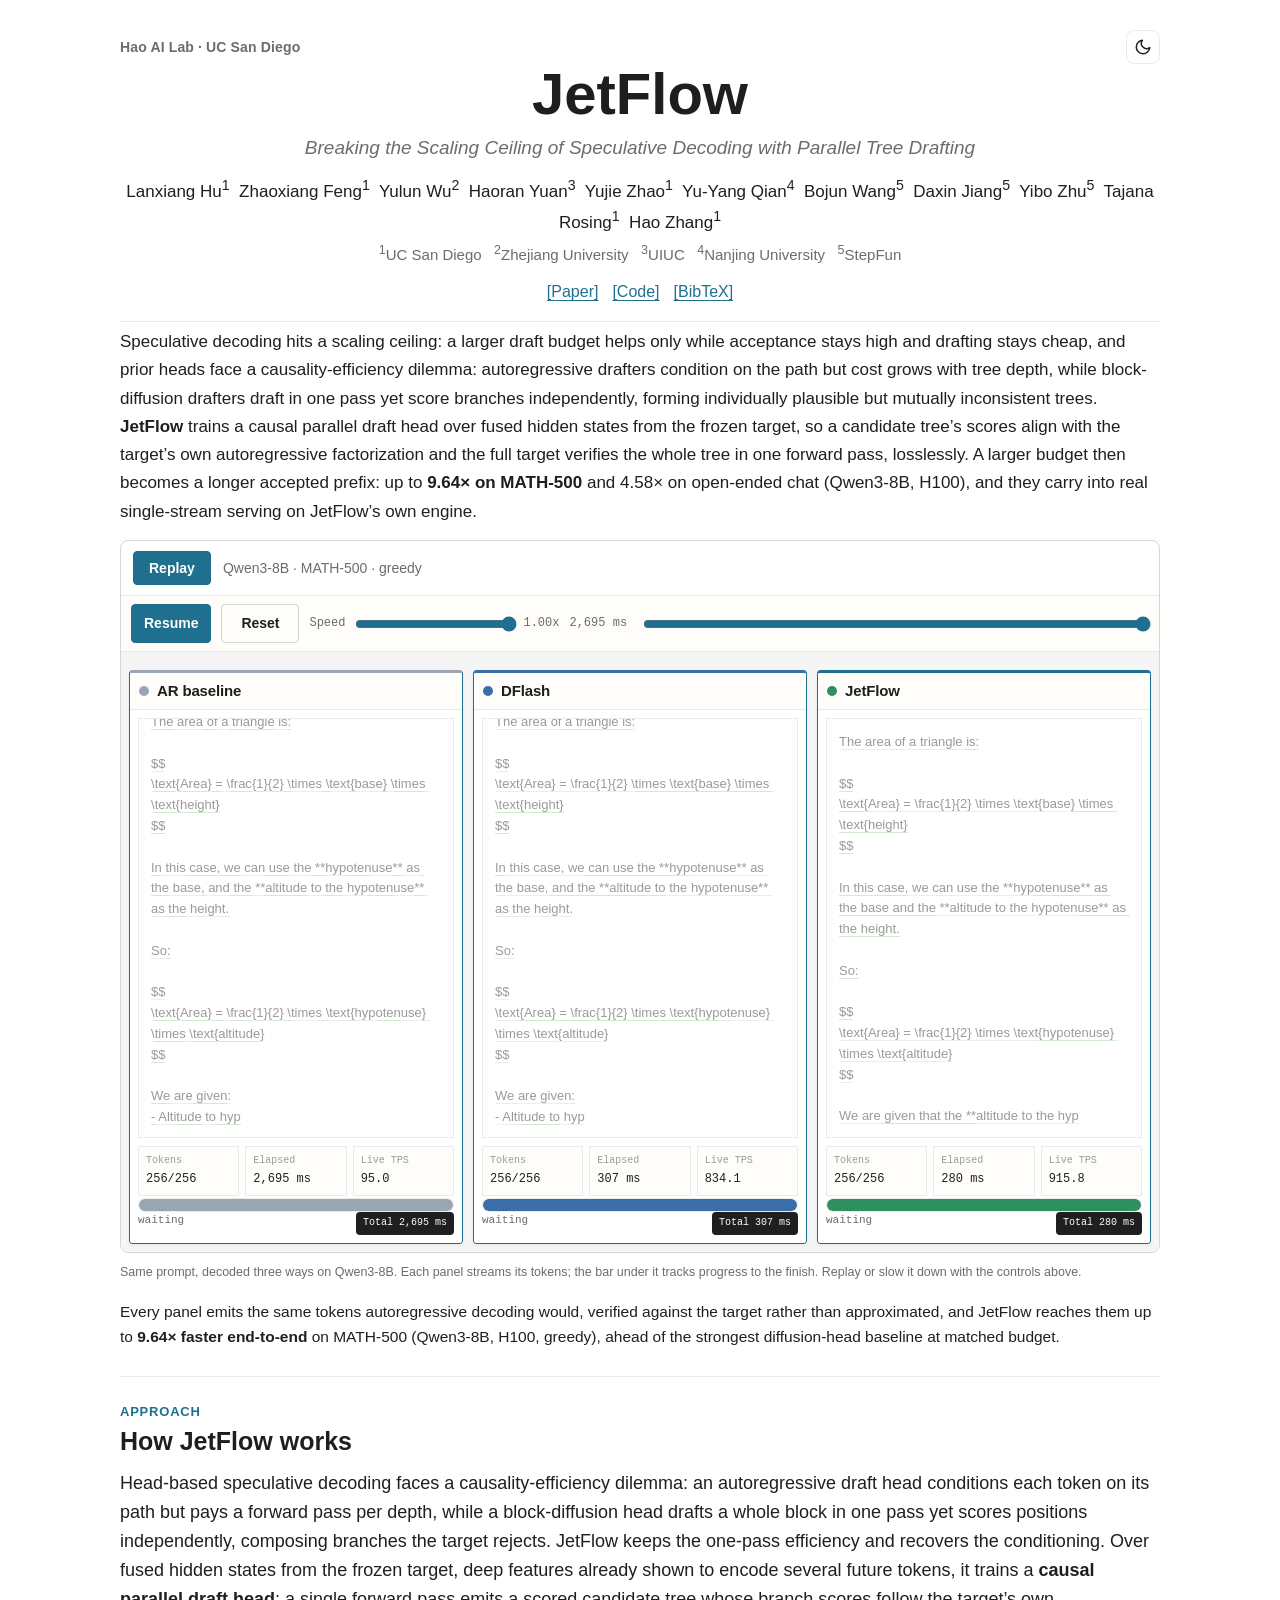
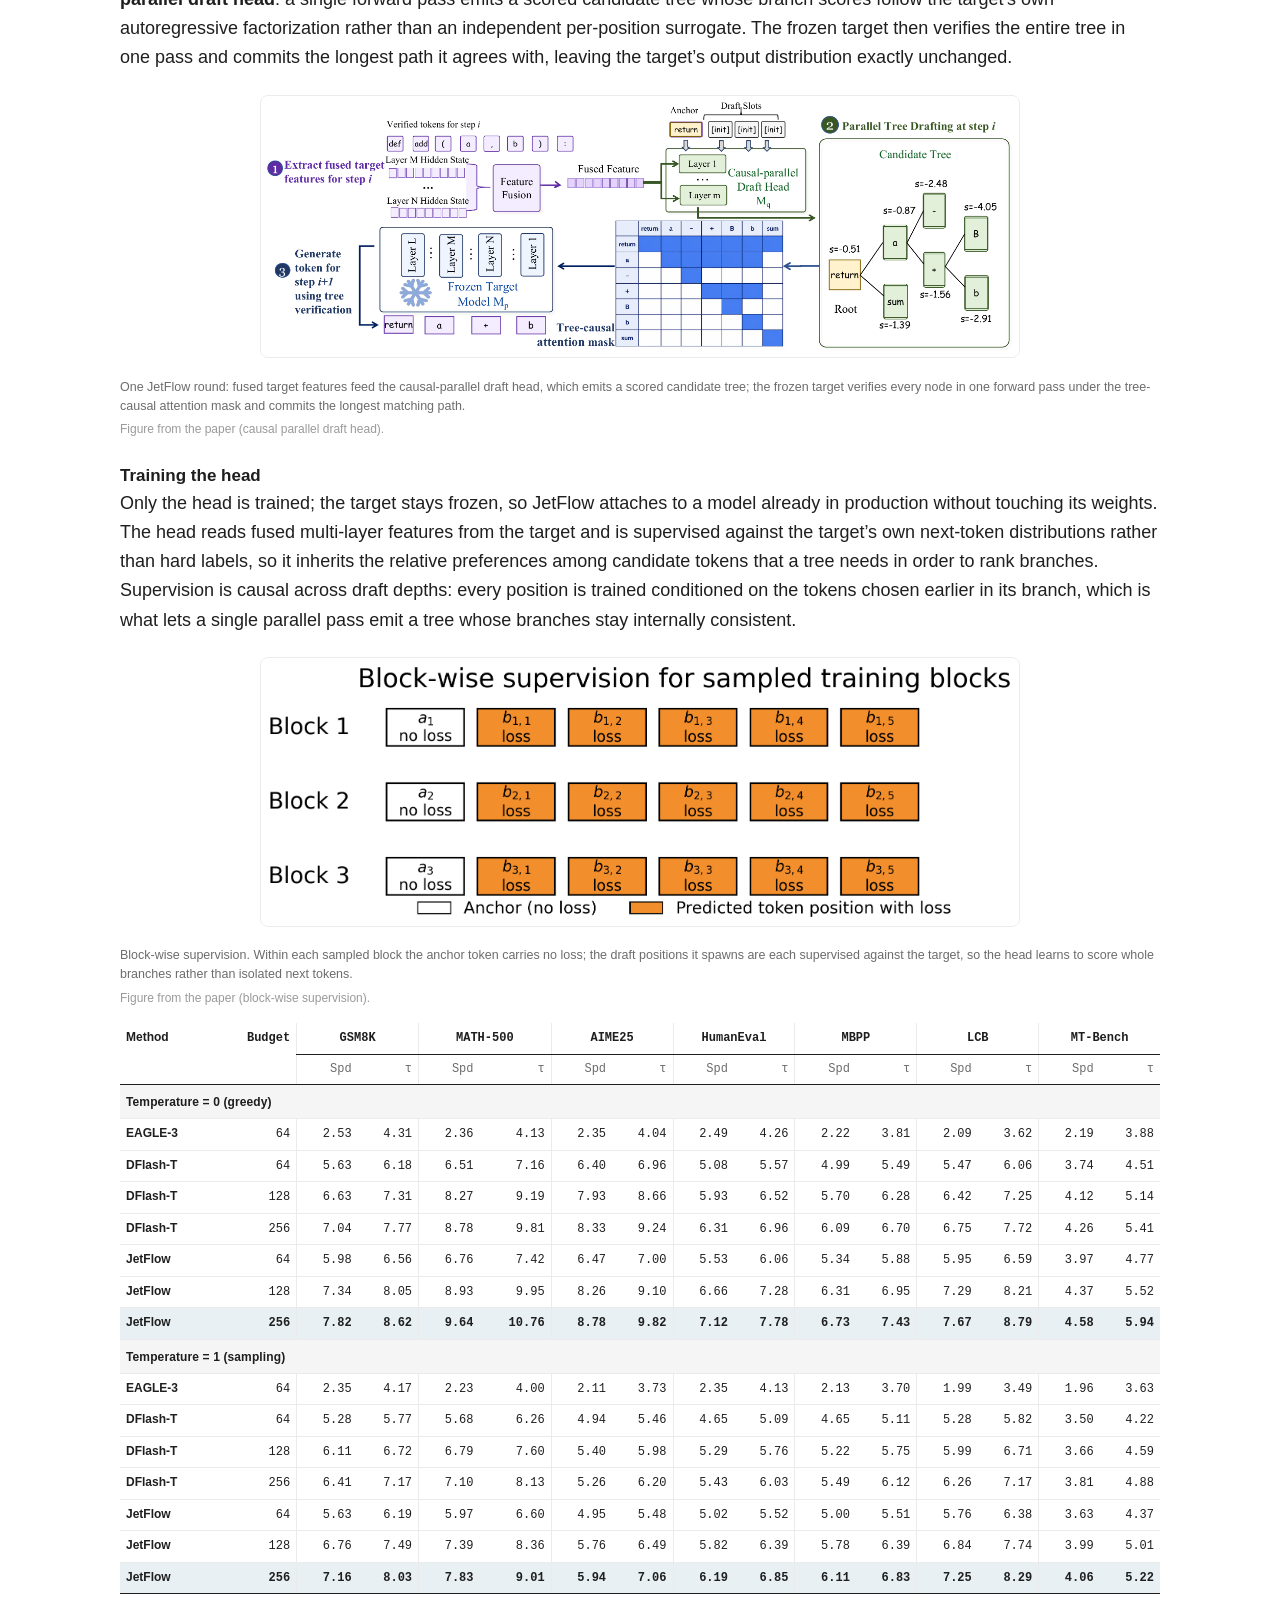
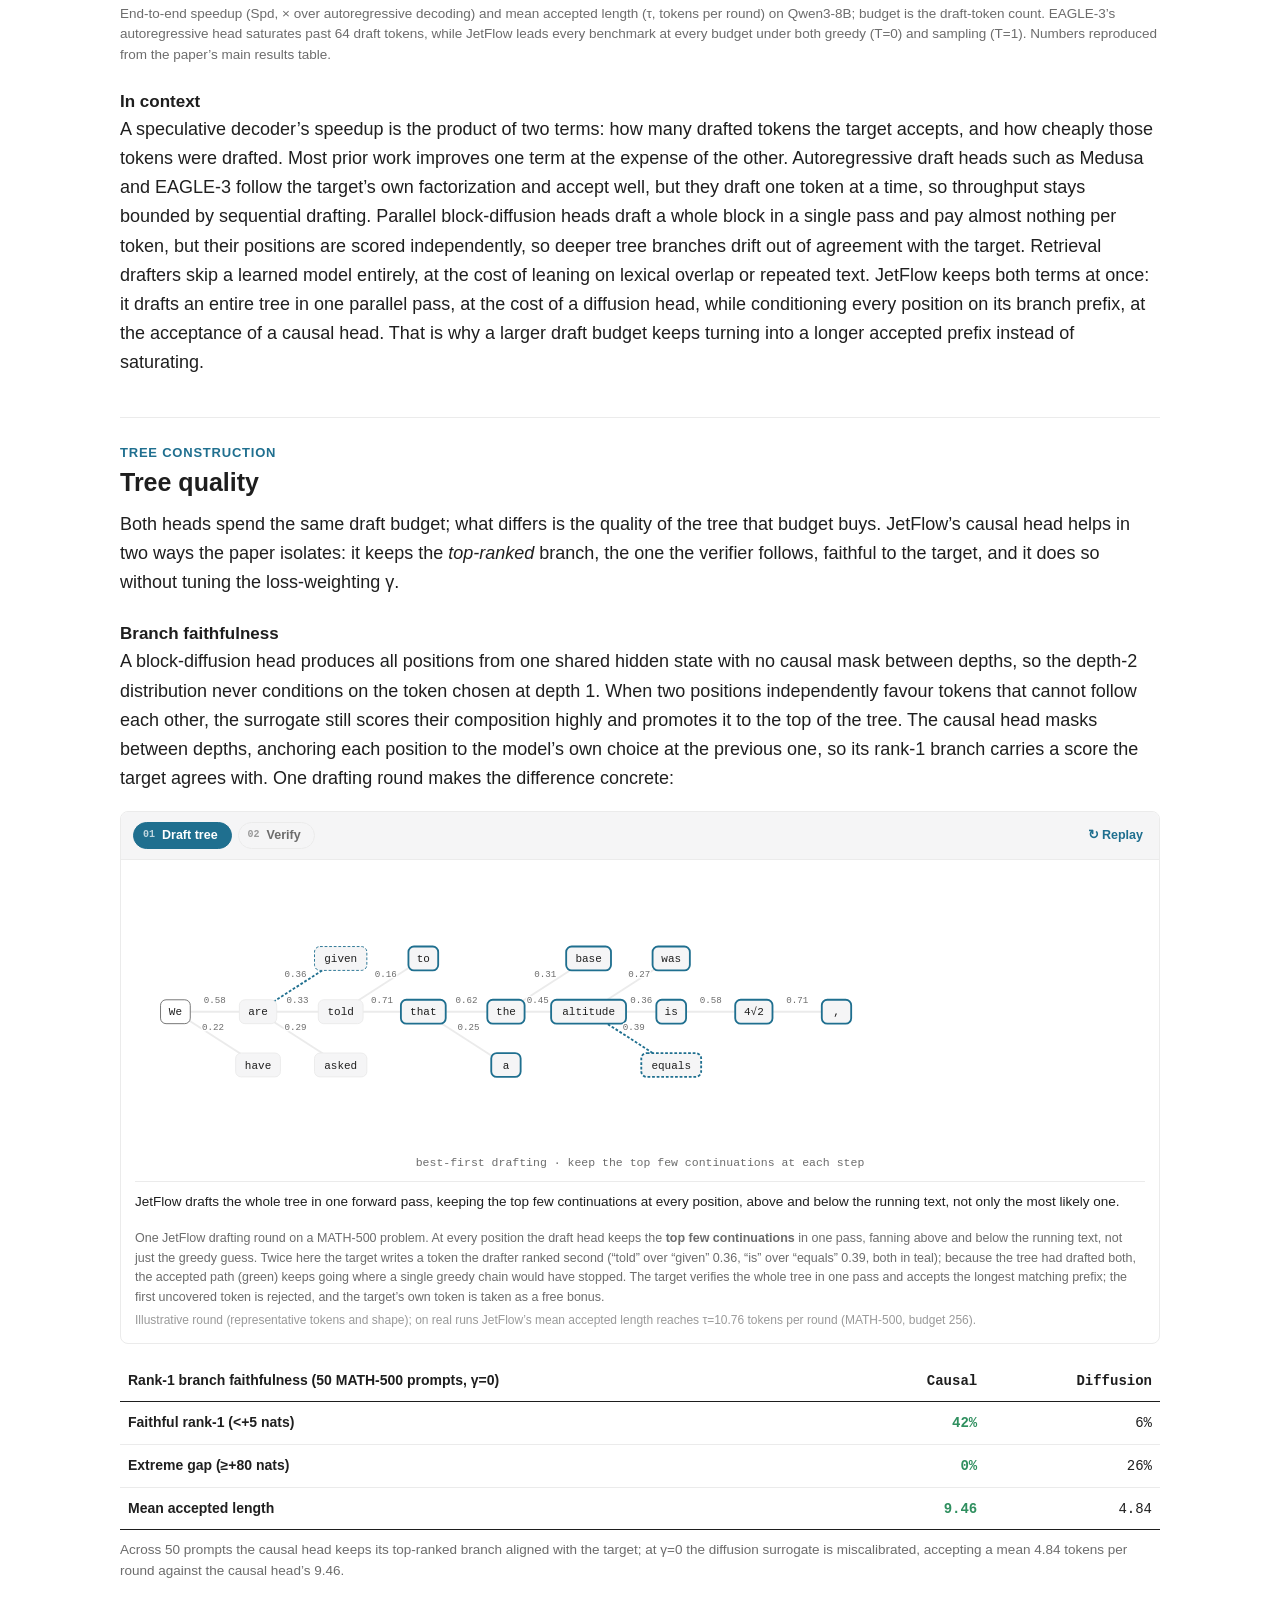
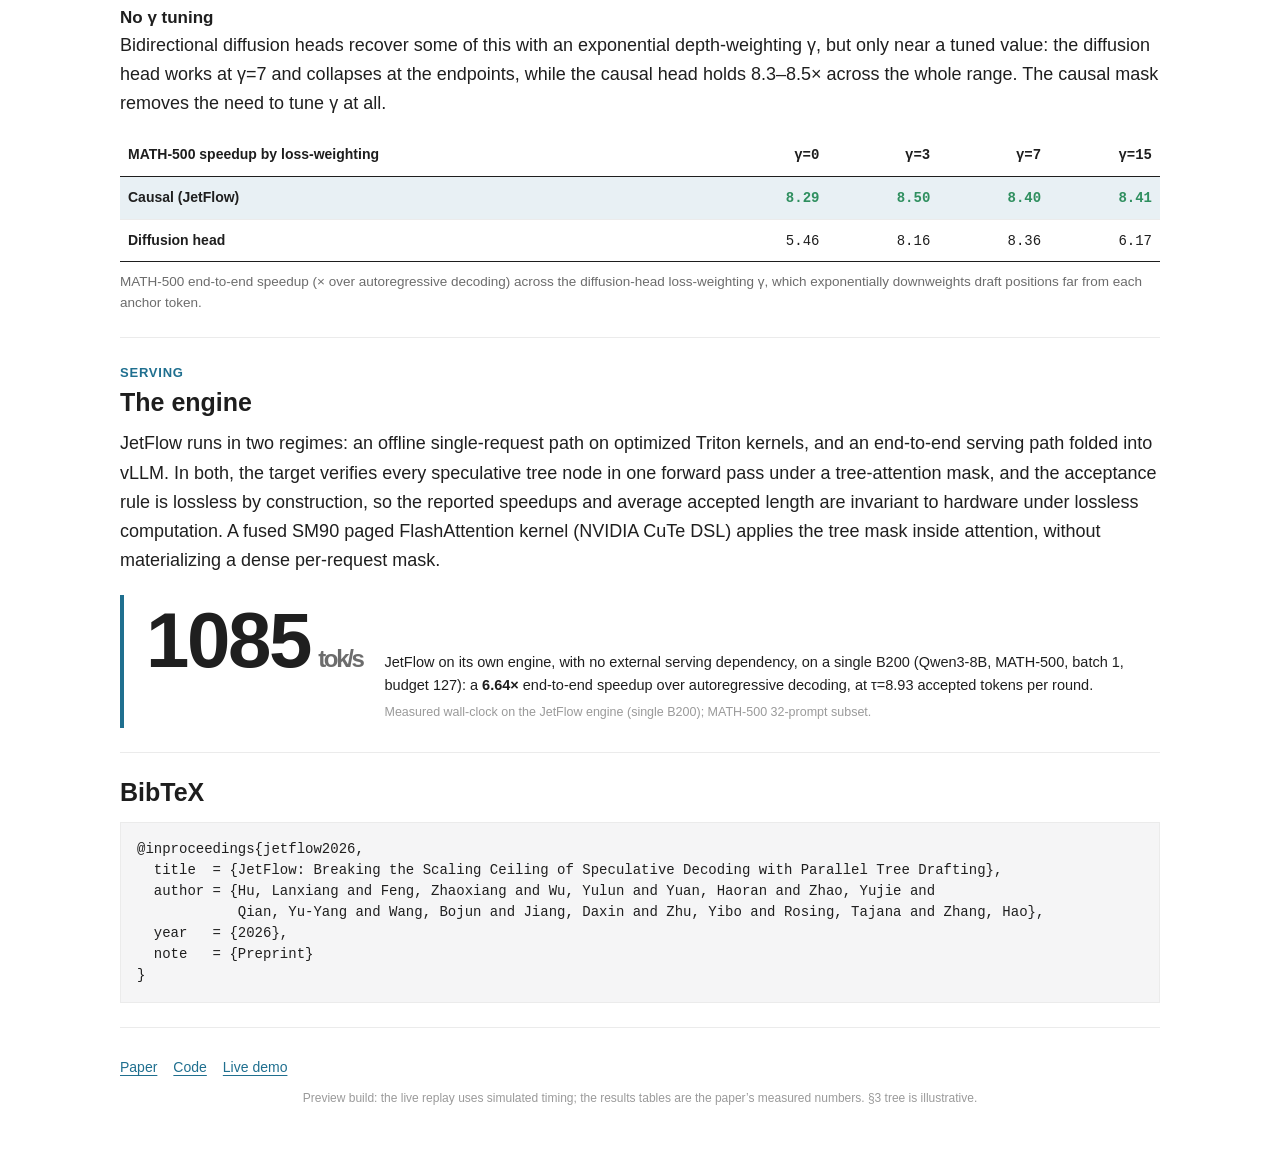
==== index.html @ 6367fab6 "Update JetFlow preview" ====
<!doctype html>
<html lang="en">
<head>
  <meta charset="utf-8">
  <meta name="viewport" content="width=device-width, initial-scale=1">
  <meta name="color-scheme" content="light dark">
  <title>JetFlow: Parallel Tree Drafting</title>
  <meta name="description" content="JetFlow: Breaking the Scaling Ceiling of Speculative Decoding with Parallel Tree Drafting. Live decoding replay + results from the paper.">
  <link rel="stylesheet" href="site.css">
</head>
<body>
  <script>
    (function () {
      // default to light (white); only honour an explicit user toggle
      if (localStorage.getItem("jf-theme") === "dark") document.body.classList.add("dark");
    })();
  </script>

  <main class="page" id="top">
    <div class="topbar">
      <a class="brand" href="https://haoailab.com/" title="Hao AI Lab @ UCSD">Hao AI Lab · UC San Diego</a>
      <button id="theme-toggle" class="theme-toggle" type="button" aria-label="Toggle light/dark">
        <svg id="moon" xmlns="http://www.w3.org/2000/svg" viewBox="0 0 24 24" fill="none" stroke="currentColor" stroke-width="2" stroke-linecap="round" stroke-linejoin="round"><path d="M21 12.79A9 9 0 1111.21 3 7 7 0 0021 12.79z"/></svg>
        <svg id="sun" xmlns="http://www.w3.org/2000/svg" viewBox="0 0 24 24" fill="none" stroke="currentColor" stroke-width="2" stroke-linecap="round" stroke-linejoin="round"><circle cx="12" cy="12" r="5"/><line x1="12" y1="1" x2="12" y2="3"/><line x1="12" y1="21" x2="12" y2="23"/><line x1="4.22" y1="4.22" x2="5.64" y2="5.64"/><line x1="18.36" y1="18.36" x2="19.78" y2="19.78"/><line x1="1" y1="12" x2="3" y2="12"/><line x1="21" y1="12" x2="23" y2="12"/><line x1="4.22" y1="19.78" x2="5.64" y2="18.36"/><line x1="18.36" y1="5.64" x2="19.78" y2="4.22"/></svg>
      </button>
    </div>

    <header class="paper-header">
      <h1>JetFlow</h1>
      <p class="subtitle">Breaking the Scaling Ceiling of Speculative Decoding with Parallel Tree Drafting</p>
      <p class="authors">
        Lanxiang Hu<sup>1</sup>&nbsp; Zhaoxiang Feng<sup>1</sup>&nbsp; Yulun Wu<sup>2</sup>&nbsp; Haoran Yuan<sup>3</sup>&nbsp; Yujie Zhao<sup>1</sup>&nbsp; Yu-Yang Qian<sup>4</sup>&nbsp; Bojun Wang<sup>5</sup>&nbsp; Daxin Jiang<sup>5</sup>&nbsp; Yibo Zhu<sup>5</sup>&nbsp; Tajana Rosing<sup>1</sup>&nbsp; Hao Zhang<sup>1</sup>
      </p>
      <p class="affiliations"><sup>1</sup>UC San Diego &nbsp; <sup>2</sup>Zhejiang University &nbsp; <sup>3</sup>UIUC &nbsp; <sup>4</sup>Nanjing University &nbsp; <sup>5</sup>StepFun</p>
      <nav class="resource-links" aria-label="Project resources">
        <a href="#">[Paper]</a>
        <a href="https://github.com/snyhlxde1/parallel-tree-decoding">[Code]</a>
        <a href="#bibtex">[BibTeX]</a>
      </nav>
    </header>

    <p class="lead">
      Speculative decoding hits a scaling ceiling: a larger draft budget helps only while acceptance stays
      high and drafting stays cheap, and prior heads face a causality-efficiency dilemma: autoregressive
      drafters condition on the path but cost grows with tree depth, while block-diffusion drafters draft in
      one pass yet score branches independently, forming individually plausible but mutually inconsistent
      trees. <strong>JetFlow</strong> trains a causal parallel draft head over fused hidden states from the
      frozen target, so a candidate tree&rsquo;s scores align with the target&rsquo;s own autoregressive
      factorization and the full target verifies the whole tree in one forward pass, losslessly. A larger budget then becomes a longer accepted prefix: up to <strong>9.64&times; on
      MATH-500</strong> and 4.58&times; on open-ended chat (Qwen3-8B, H100), and they carry into real
      single-stream serving on JetFlow&rsquo;s own engine.
    </p>

    <!-- ===================== DEMO FIRST (autoplay) ===================== -->
    <section class="section demo-first" id="demo">
      <figure class="paper-figure player-figure" id="figure1">
        <div class="figure-frame">
          <div class="figure-toolbar">
            <button class="run-button" id="siteRunButton" type="button">Replay</button>
            <span class="metric-line" data-race-caption></span>
            <span class="run-state" hidden><span data-run-state></span> <span data-clock-label></span></span>
          </div>
          <div class="player-shell" aria-label="Live decoding replay">
            <div class="app-shell">
              <header class="hero player-internal-hero" hidden>
                <div><p class="eyebrow">JetFlow replay</p><h1>Parallel tree decoding replay</h1></div>
                <div class="hero-stats" id="heroStats" aria-live="polite"></div>
              </header>
              <section class="controls" aria-label="Playback controls">
                <button id="playToggle" class="control-button" type="button" aria-label="Pause playback">Pause</button>
                <button id="resetButton" class="control-button secondary" type="button" aria-label="Reset playback">Reset</button>
                <label class="speed-control" for="speedRange"><span>Speed</span><input id="speedRange" type="range" min="0.1" max="1" step="0.05" value="1"><output id="speedValue" for="speedRange">1.00x</output></label>
                <label class="scrub-control" for="scrubRange"><span id="clockReadout">0 ms</span><input id="scrubRange" type="range" min="0" max="1" step="1" value="0"></label>
              </section>
              <div id="syntheticWatermark" class="watermark" hidden></div>
              <main class="player-main">
                <section class="player-lanes">
                  <div class="race-panel" aria-label="Race progress">
                    <div class="race-title"><span>Race bar</span><span id="raceSummary"></span></div>
                    <div id="raceBars" class="race-bars"></div>
                  </div>
                  <div id="laneGrid" class="lane-grid" aria-live="polite"></div>
                </section>
                <aside class="tree-panel" aria-label="JetFlow tree panel" hidden>
                  <div class="tree-panel-head"><div><p class="eyebrow">TreePanel</p><h2>Return Stroke</h2></div><span id="treeTimingBadge" class="timing-badge">waiting</span></div>
                  <div id="treePanel"></div>
                </aside>
              </main>
              <footer class="provenance" id="provenance"></footer>
            </div>
          </div>
        </div>
        <figcaption class="cap">
          Same prompt, decoded three ways on Qwen3-8B. Each panel streams its tokens; the bar under it tracks
          progress to the finish. Replay or slow it down with the controls above.
        </figcaption>
      </figure>
      <p class="run-hud" data-run-hud hidden></p>
      <p class="result-plate" data-result-plate hidden></p>

      <p class="demo-note">
        Every panel emits the same tokens autoregressive decoding would, verified against the target rather
        than approximated, and JetFlow reaches them up to <strong>9.64&times; faster end-to-end</strong>
        on MATH-500 (Qwen3-8B, H100, greedy), ahead of the strongest diffusion-head baseline at matched budget.
      </p>
    </section>

    <!-- ===================== HOW IT WORKS ===================== -->
    <section class="section sec" id="approach">
      <p class="sec-eyebrow">Approach</p>
      <h2>How JetFlow works</h2>
      <p>
        Head-based speculative decoding faces a causality-efficiency dilemma: an autoregressive draft head
        conditions each token on its path but pays a forward pass per depth, while a block-diffusion head drafts
        a whole block in one pass yet scores positions independently, composing branches the target rejects.
        JetFlow keeps the one-pass efficiency and recovers the conditioning. Over fused hidden states from the
        frozen target, deep features already shown to encode several future tokens, it trains a
        <strong>causal parallel draft head</strong>: a single forward pass emits a scored candidate tree whose
        branch scores follow the target&rsquo;s own autoregressive factorization rather than an independent
        per-position surrogate. The frozen target then verifies the entire tree in one pass and commits the
        longest path it agrees with, leaving the target&rsquo;s output distribution exactly unchanged.
      </p>

      <figure class="fig paperfig">
        <img src="figures/arch_causal_head.png" alt="JetFlow architecture: feature fusion, causal-parallel draft head producing a scored candidate tree, and frozen target verification under a tree-causal attention mask.">
        <figcaption class="cap">
          One JetFlow round: fused target features feed the causal-parallel draft head, which emits a scored
          candidate tree; the frozen target verifies every node in one forward pass under the tree-causal
          attention mask and commits the longest matching path.
          <span class="src">Figure from the paper (causal parallel draft head).</span>
        </figcaption>
      </figure>

      <h3 class="subhead">Training the head</h3>
      <p>
        Only the head is trained; the target stays frozen, so JetFlow attaches to a model already in production
        without touching its weights. The head reads fused multi-layer features from the target and is supervised
        against the target&rsquo;s own next-token distributions rather than hard labels, so it inherits the
        relative preferences among candidate tokens that a tree needs in order to rank branches. Supervision is
        causal across draft depths: every position is trained conditioned on the tokens chosen earlier in its
        branch, which is what lets a single parallel pass emit a tree whose branches stay internally consistent.
      </p>

      <figure class="fig paperfig">
        <img src="figures/training_supervision.png" alt="Block-wise training supervision: within each sampled block the anchor token carries no loss while the predicted draft positions are each supervised against the target.">
        <figcaption class="cap">
          Block-wise supervision. Within each sampled block the anchor token carries no loss; the draft positions
          it spawns are each supervised against the target, so the head learns to score whole branches rather than
          isolated next tokens.
          <span class="src">Figure from the paper (block-wise supervision).</span>
        </figcaption>
      </figure>

      <div class="table-scroll">
      <table class="dtable wide">
        <thead>
          <tr><th rowspan="2">Method</th><th class="num" rowspan="2">Budget</th><th class="num grp-col" colspan="2">GSM8K</th><th class="num grp-col" colspan="2">MATH-500</th><th class="num grp-col" colspan="2">AIME25</th><th class="num grp-col" colspan="2">HumanEval</th><th class="num grp-col" colspan="2">MBPP</th><th class="num grp-col" colspan="2">LCB</th><th class="num grp-col" colspan="2">MT-Bench</th></tr>
          <tr><th class="num sub">Spd</th><th class="num sub">τ</th><th class="num sub">Spd</th><th class="num sub">τ</th><th class="num sub">Spd</th><th class="num sub">τ</th><th class="num sub">Spd</th><th class="num sub">τ</th><th class="num sub">Spd</th><th class="num sub">τ</th><th class="num sub">Spd</th><th class="num sub">τ</th><th class="num sub">Spd</th><th class="num sub">τ</th></tr>
        </thead>
        <tbody>
          <tr class="grp"><th colspan="16">Temperature = 0 (greedy)</th></tr>
          <tr><th>EAGLE-3</th><td class="num">64</td><td class="num">2.53</td><td class="num">4.31</td><td class="num">2.36</td><td class="num">4.13</td><td class="num">2.35</td><td class="num">4.04</td><td class="num">2.49</td><td class="num">4.26</td><td class="num">2.22</td><td class="num">3.81</td><td class="num">2.09</td><td class="num">3.62</td><td class="num">2.19</td><td class="num">3.88</td></tr>
          <tr><th>DFlash-T</th><td class="num">64</td><td class="num">5.63</td><td class="num">6.18</td><td class="num">6.51</td><td class="num">7.16</td><td class="num">6.40</td><td class="num">6.96</td><td class="num">5.08</td><td class="num">5.57</td><td class="num">4.99</td><td class="num">5.49</td><td class="num">5.47</td><td class="num">6.06</td><td class="num">3.74</td><td class="num">4.51</td></tr>
          <tr><th>DFlash-T</th><td class="num">128</td><td class="num">6.63</td><td class="num">7.31</td><td class="num">8.27</td><td class="num">9.19</td><td class="num">7.93</td><td class="num">8.66</td><td class="num">5.93</td><td class="num">6.52</td><td class="num">5.70</td><td class="num">6.28</td><td class="num">6.42</td><td class="num">7.25</td><td class="num">4.12</td><td class="num">5.14</td></tr>
          <tr><th>DFlash-T</th><td class="num">256</td><td class="num">7.04</td><td class="num">7.77</td><td class="num">8.78</td><td class="num">9.81</td><td class="num">8.33</td><td class="num">9.24</td><td class="num">6.31</td><td class="num">6.96</td><td class="num">6.09</td><td class="num">6.70</td><td class="num">6.75</td><td class="num">7.72</td><td class="num">4.26</td><td class="num">5.41</td></tr>
          <tr><th>JetFlow</th><td class="num">64</td><td class="num">5.98</td><td class="num">6.56</td><td class="num">6.76</td><td class="num">7.42</td><td class="num">6.47</td><td class="num">7.00</td><td class="num">5.53</td><td class="num">6.06</td><td class="num">5.34</td><td class="num">5.88</td><td class="num">5.95</td><td class="num">6.59</td><td class="num">3.97</td><td class="num">4.77</td></tr>
          <tr><th>JetFlow</th><td class="num">128</td><td class="num">7.34</td><td class="num">8.05</td><td class="num">8.93</td><td class="num">9.95</td><td class="num">8.26</td><td class="num">9.10</td><td class="num">6.66</td><td class="num">7.28</td><td class="num">6.31</td><td class="num">6.95</td><td class="num">7.29</td><td class="num">8.21</td><td class="num">4.37</td><td class="num">5.52</td></tr>
          <tr class="hl"><th>JetFlow</th><td class="num">256</td><td class="num">7.82</td><td class="num">8.62</td><td class="num">9.64</td><td class="num">10.76</td><td class="num">8.78</td><td class="num">9.82</td><td class="num">7.12</td><td class="num">7.78</td><td class="num">6.73</td><td class="num">7.43</td><td class="num">7.67</td><td class="num">8.79</td><td class="num">4.58</td><td class="num">5.94</td></tr>
          <tr class="grp"><th colspan="16">Temperature = 1 (sampling)</th></tr>
          <tr><th>EAGLE-3</th><td class="num">64</td><td class="num">2.35</td><td class="num">4.17</td><td class="num">2.23</td><td class="num">4.00</td><td class="num">2.11</td><td class="num">3.73</td><td class="num">2.35</td><td class="num">4.13</td><td class="num">2.13</td><td class="num">3.70</td><td class="num">1.99</td><td class="num">3.49</td><td class="num">1.96</td><td class="num">3.63</td></tr>
          <tr><th>DFlash-T</th><td class="num">64</td><td class="num">5.28</td><td class="num">5.77</td><td class="num">5.68</td><td class="num">6.26</td><td class="num">4.94</td><td class="num">5.46</td><td class="num">4.65</td><td class="num">5.09</td><td class="num">4.65</td><td class="num">5.11</td><td class="num">5.28</td><td class="num">5.82</td><td class="num">3.50</td><td class="num">4.22</td></tr>
          <tr><th>DFlash-T</th><td class="num">128</td><td class="num">6.11</td><td class="num">6.72</td><td class="num">6.79</td><td class="num">7.60</td><td class="num">5.40</td><td class="num">5.98</td><td class="num">5.29</td><td class="num">5.76</td><td class="num">5.22</td><td class="num">5.75</td><td class="num">5.99</td><td class="num">6.71</td><td class="num">3.66</td><td class="num">4.59</td></tr>
          <tr><th>DFlash-T</th><td class="num">256</td><td class="num">6.41</td><td class="num">7.17</td><td class="num">7.10</td><td class="num">8.13</td><td class="num">5.26</td><td class="num">6.20</td><td class="num">5.43</td><td class="num">6.03</td><td class="num">5.49</td><td class="num">6.12</td><td class="num">6.26</td><td class="num">7.17</td><td class="num">3.81</td><td class="num">4.88</td></tr>
          <tr><th>JetFlow</th><td class="num">64</td><td class="num">5.63</td><td class="num">6.19</td><td class="num">5.97</td><td class="num">6.60</td><td class="num">4.95</td><td class="num">5.48</td><td class="num">5.02</td><td class="num">5.52</td><td class="num">5.00</td><td class="num">5.51</td><td class="num">5.76</td><td class="num">6.38</td><td class="num">3.63</td><td class="num">4.37</td></tr>
          <tr><th>JetFlow</th><td class="num">128</td><td class="num">6.76</td><td class="num">7.49</td><td class="num">7.39</td><td class="num">8.36</td><td class="num">5.76</td><td class="num">6.49</td><td class="num">5.82</td><td class="num">6.39</td><td class="num">5.78</td><td class="num">6.39</td><td class="num">6.84</td><td class="num">7.74</td><td class="num">3.99</td><td class="num">5.01</td></tr>
          <tr class="hl"><th>JetFlow</th><td class="num">256</td><td class="num">7.16</td><td class="num">8.03</td><td class="num">7.83</td><td class="num">9.01</td><td class="num">5.94</td><td class="num">7.06</td><td class="num">6.19</td><td class="num">6.85</td><td class="num">6.11</td><td class="num">6.83</td><td class="num">7.25</td><td class="num">8.29</td><td class="num">4.06</td><td class="num">5.22</td></tr>
        </tbody>
        <caption>End-to-end speedup (Spd, &times; over autoregressive decoding) and mean accepted length (&tau;, tokens per round) on Qwen3-8B; budget is the draft-token count. EAGLE-3&rsquo;s autoregressive head saturates past 64 draft tokens, while JetFlow leads every benchmark at every budget under both greedy (T=0) and sampling (T=1). Numbers reproduced from the paper&rsquo;s main results table.</caption>
      </table>
      </div>

      <h3 class="subhead">In context</h3>
      <p>
        A speculative decoder&rsquo;s speedup is the product of two terms: how many drafted tokens the target
        accepts, and how cheaply those tokens were drafted. Most prior work improves one term at the expense of
        the other. Autoregressive draft heads such as Medusa and EAGLE-3 follow the target&rsquo;s own
        factorization and accept well, but they draft one token at a time, so throughput stays bounded by
        sequential drafting. Parallel block-diffusion heads draft a whole block in a single pass
        and pay almost nothing per token, but their positions are scored independently, so deeper tree branches
        drift out of agreement with the target. Retrieval drafters skip a learned model entirely, at the cost of
        leaning on lexical overlap or repeated text. JetFlow keeps both terms at once: it drafts an entire tree
        in one parallel pass, at the cost of a diffusion head, while conditioning every position on its branch
        prefix, at the acceptance of a causal head. That is why a larger draft budget keeps turning into a longer
        accepted prefix instead of saturating.
      </p>
    </section>

    <!-- ===================== TREE QUALITY ===================== -->
    <section class="section sec" id="tree">
      <p class="sec-eyebrow">Tree construction</p>
      <h2>Tree quality</h2>
      <p>
        Both heads spend the same draft budget; what differs is the quality of the tree that budget buys. JetFlow&rsquo;s
        causal head helps in two ways the paper isolates: it keeps the <em>top-ranked</em> branch, the one the
        verifier follows, faithful to the target, and it does so without tuning the loss-weighting&nbsp;&gamma;.
      </p>

      <h3 class="subhead">Branch faithfulness</h3>
      <p>
        A block-diffusion head produces all positions from one shared hidden state with no causal mask between depths,
        so the depth-2 distribution never conditions on the token chosen at depth&nbsp;1. When two positions independently
        favour tokens that cannot follow each other, the surrogate still scores their composition highly and promotes it
        to the top of the tree. The causal head masks between depths, anchoring each position to the model&rsquo;s own
        choice at the previous one, so its rank-1 branch carries a score the target agrees with. One drafting round makes
        the difference concrete:
      </p>

      <figure class="treebuild" id="treewalk" data-stage="draft" data-head="jetflow">
        <div class="tb-toolbar">
          <div class="tb-stages" role="group" aria-label="Stages">
            <button class="tb-stage" type="button" data-go="draft"><span class="tb-si">01</span> Draft tree</button>
            <button class="tb-stage" type="button" data-go="verify"><span class="tb-si">02</span> Verify</button>
          </div>
          <div class="tb-right">
            <button class="tb-replay" type="button" data-replay aria-label="Replay">↻ Replay</button>
          </div>
        </div>
        <div class="tb-frame">
          <div class="tb-canvas"></div>
          <div class="tb-readout" data-tb-readout></div>
        </div>
        <p class="tb-copy" data-tb-copy aria-live="polite"></p>
        <figcaption class="cap">
          One JetFlow drafting round on a MATH-500 problem. At every position the draft head keeps the
          <strong>top few continuations</strong> in one pass, fanning above and below the running text, not just
          the greedy guess. Twice here the target writes a token the drafter ranked second (&ldquo;told&rdquo;
          over &ldquo;given&rdquo;&nbsp;0.36, &ldquo;is&rdquo; over &ldquo;equals&rdquo;&nbsp;0.39, both in teal);
          because the tree had drafted both, the accepted path (green) keeps going where a single greedy chain
          would have stopped. The target verifies the whole tree in one pass and accepts the longest matching
          prefix; the first uncovered token is rejected, and the target&rsquo;s own token is taken as a free bonus.
          <span class="src">Illustrative round (representative tokens and shape); on real runs JetFlow&rsquo;s mean accepted length reaches &tau;=10.76 tokens per round (MATH-500, budget 256).</span>
        </figcaption>
      </figure>

      <table class="dtable">
        <thead><tr><th>Rank-1 branch faithfulness (50 MATH-500 prompts, γ=0)</th><th class="num">Causal</th><th class="num">Diffusion</th></tr></thead>
        <tbody>
          <tr><th>Faithful rank-1 (&lt;+5 nats)</th><td class="num win">42%</td><td class="num">6%</td></tr>
          <tr><th>Extreme gap (≥+80 nats)</th><td class="num win">0%</td><td class="num">26%</td></tr>
          <tr><th>Mean accepted length</th><td class="num win">9.46</td><td class="num">4.84</td></tr>
        </tbody>
        <caption>Across 50 prompts the causal head keeps its top-ranked branch aligned with the target; at γ=0 the diffusion surrogate is miscalibrated, accepting a mean 4.84 tokens per round against the causal head&rsquo;s 9.46.</caption>
      </table>

      <h3 class="subhead">No γ tuning</h3>
      <p>
        Bidirectional diffusion heads recover some of this with an exponential depth-weighting γ, but only near a tuned
        value: the diffusion head works at γ=7 and collapses at the endpoints, while the causal head holds 8.3–8.5×
        across the whole range. The causal mask removes the need to tune γ at all.
      </p>

      <table class="dtable">
        <thead><tr><th>MATH-500 speedup by loss-weighting</th><th class="num">γ=0</th><th class="num">γ=3</th><th class="num">γ=7</th><th class="num">γ=15</th></tr></thead>
        <tbody>
          <tr class="hl"><th>Causal (JetFlow)</th><td class="num win">8.29</td><td class="num win">8.50</td><td class="num win">8.40</td><td class="num win">8.41</td></tr>
          <tr><th>Diffusion head</th><td class="num">5.46</td><td class="num">8.16</td><td class="num">8.36</td><td class="num">6.17</td></tr>
        </tbody>
        <caption>MATH-500 end-to-end speedup (× over autoregressive decoding) across the diffusion-head loss-weighting γ, which exponentially downweights draft positions far from each anchor token.</caption>
      </table>
    </section>

    <!-- ===================== THE ENGINE ===================== -->
    <section class="section sec" id="engine">
      <p class="sec-eyebrow">Serving</p>
      <h2>The engine</h2>
      <p>
        JetFlow runs in two regimes: an offline single-request path on optimized Triton kernels, and an
        end-to-end serving path folded into vLLM. In both, the target verifies every speculative tree node in
        one forward pass under a tree-attention mask, and the acceptance rule is lossless by construction, so the
        reported speedups and average accepted length are invariant to hardware under lossless computation. A fused
        SM90 paged FlashAttention kernel (NVIDIA CuTe DSL) applies the tree mask inside attention, without
        materializing a dense per-request mask.
      </p>

      <div class="hero-tps">
        <div class="ht-num">1085<span class="ht-unit">tok/s</span></div>
        <p class="ht-cap">
          JetFlow on its own engine, with no external serving dependency, on a single B200 (Qwen3-8B,
          MATH-500, batch&nbsp;1, budget&nbsp;127): a <strong>6.64&times;</strong> end-to-end speedup over
          autoregressive decoding, at &tau;=8.93 accepted tokens per round.
          <span class="ht-note">Measured wall-clock on the JetFlow engine (single B200); MATH-500 32-prompt subset.</span>
        </p>
      </div>
    </section>

    <!-- ===================== BIBTEX ===================== -->
    <section class="section bib-section" id="bibtex">
      <h2>BibTeX</h2>
      <pre><code>@inproceedings{jetflow2026,
  title  = {JetFlow: Breaking the Scaling Ceiling of Speculative Decoding with Parallel Tree Drafting},
  author = {Hu, Lanxiang and Feng, Zhaoxiang and Wu, Yulun and Yuan, Haoran and Zhao, Yujie and
            Qian, Yu-Yang and Wang, Bojun and Jiang, Daxin and Zhu, Yibo and Rosing, Tajana and Zhang, Hao},
  year   = {2026},
  note   = {Preprint}
}</code></pre>
    </section>

    <footer class="footer">
      <a href="#">Paper</a>
      <a href="https://github.com/snyhlxde1/parallel-tree-decoding">Code</a>
      <a href="#demo">Live demo</a>
    </footer>
      <p class="preview-note" style="text-align:center; font:12px/1.6 var(--sans); color:var(--faint); margin:10px 0 0;">Preview build: the live replay uses simulated timing; the results tables are the paper’s measured numbers. §3 tree is illustrative.</p>

  </main>

  <script>
    window.PTD_DEMO_AUTOSTART = true;   /* demo autoplays on load */
    window.PTD_DEMO_LANES = window.PTD_DEMO_LANES || [];
  </script>
  <script src="lane_ar_hf.js"></script>
  <script src="lane_vllm_ar.js"></script>
  <script src="lane_dflash.js"></script>
  <script src="lane_ptd.js"></script>
  <script>
    window.PTD_DEMO_LANES_ALL = (window.PTD_DEMO_LANES || []).slice();
    window.PTD_DEMO_LANES = window.PTD_DEMO_LANES_ALL.filter(function (lane) { return lane.lane.method !== "vLLM"; });
  </script>
  <script src="tree-panel.js"></script>
  <script src="player.js"></script>
  <script src="site.js"></script>

  <script>
    /* pin each terminal to its latest tokens + clean lane labels (PTD→JetFlow, no SYNTHETIC) */
    (function () {
      var grid = document.getElementById("laneGrid");
      if (!grid) return;
      var pin = function () {
        grid.querySelectorAll("[data-stream]").forEach(function (s) { s.scrollTop = s.scrollHeight; });
      };
      new MutationObserver(pin).observe(grid, { subtree: true, childList: true, characterData: true });
      setInterval(pin, 200);
      var TITLES = { AR: "AR baseline", DFlash: "DFlash", PTD: "JetFlow" };
      setTimeout(function () {
        grid.querySelectorAll(".lane-title").forEach(function (el) {
          var m = el.textContent.split(" - ")[0].trim();
          if (TITLES[m]) el.textContent = TITLES[m];
        });
        var cap = document.querySelector("[data-race-caption]");
        if (cap) cap.textContent = "Qwen3-8B · MATH-500 · greedy";
      }, 80);
    })();
  </script>

  <script>
    (function () {
      var btn = document.getElementById("theme-toggle");
      if (!btn) return;
      btn.addEventListener("click", function () {
        document.body.classList.toggle("dark");
        localStorage.setItem("jf-theme", document.body.classList.contains("dark") ? "dark" : "light");
      });
    })();
  </script>

  <script src="treewalk.js"></script>
</body>
</html>
---- site.css ----
:root {
  /* Hao AI Lab foundation (Hugo PaperMod, "adapted by Lanxiang Hu / Hao Zhang").
     LIGHT palette; dark via body.dark (appended block). Pure white, system
     fonts, 860px centered, light/dark toggle. */
  --paper: #ffffff;        /* page background (PaperMod --theme, pure white) */
  --paper-soft: #f5f5f6;   /* sunken tracks / wells */
  --card: #ffffff;         /* raised panels (PaperMod --entry) */
  --ink: #1f1f1f;          /* body text (PaperMod --content) */
  --primary: #1e1e1e;      /* headings (PaperMod --primary) */
  --muted: #6c6c6c;        /* PaperMod --secondary */
  --faint: #9a9a9a;
  --rule: #ebebeb;         /* PaperMod --border */
  --rule-strong: #d6d6d6;  /* PaperMod --tertiary */
  --accent: #1f6f8f;       /* one restrained teal accent (links / active tabs) */
  --accent-soft: rgba(31, 111, 143, 0.10);
  --ember: #c2682e;        /* the single "best" marker accent */
  --data-slate: #3b6ea8;   /* chart series: the rival (DFlash) */
  --data-green: #2f8f5f;   /* chart series: ours (JetFlow) */
  --data-orange: #c98739;
  --scope: #0c1420;
  --scope-2: #111d2d;
  --scope-line: #2b3a4d;
  --scope-text: #ebe7dd;
  --scope-muted: #aaa49a;
  --scope-good: #84bd80;
  --scope-warn: #d7aa5d;
  --scope-bad: #d47a72;
  /* PaperMod is all system-sans; --serif aliases the same stack (no web fonts) */
  --sans: -apple-system, BlinkMacSystemFont, "Segoe UI", Roboto, Oxygen, Ubuntu, Cantarell, "Open Sans", "Helvetica Neue", sans-serif;
  --serif: -apple-system, BlinkMacSystemFont, "Segoe UI", Roboto, Oxygen, Ubuntu, Cantarell, "Open Sans", "Helvetica Neue", sans-serif;
  --mono: ui-monospace, "SF Mono", Menlo, Monaco, "Cascadia Code", "Roboto Mono", monospace;
  --maxw: 1040px;     /* ONE width shared by the demo, text, and tables */
  --measure: 1040px;  /* text shares the demo width (no breakout) */
}

* {
  box-sizing: border-box;
}

html {
  min-height: 100%;
  scroll-behavior: smooth;
}

body {
  min-height: 100%;
  margin: 0;
  background: var(--paper);
  color: var(--ink);
  font-family: var(--serif);
  font-size: 18px;
  line-height: 1.62;
  -webkit-font-smoothing: antialiased;
}

button,
input {
  font: inherit;
}

button {
  cursor: pointer;
}

a {
  color: var(--accent);
  text-decoration-thickness: 1px;
  text-underline-offset: 3px;
}

a:hover {
  color: var(--ink);
}

:focus-visible {
  outline: 2px solid var(--accent);
  outline-offset: 3px;
}

[hidden] {
  display: none !important;
}

.page {
  width: min(var(--maxw), calc(100vw - 32px));
  margin: 0 auto;
  padding: 18px 0 72px;
}

.paper-header {
  text-align: center;
  padding: 0 0 16px;
  border-bottom: 1px solid var(--rule);
}

h1,
h2,
h3,
p,
figure {
  margin-top: 0;
}

h1 {
  max-width: none;
  margin: 0 auto 8px;
  font-size: clamp(38px, 5vw, 58px);
  font-weight: 600;
  line-height: 1.05;
  letter-spacing: 0;
}

h2 {
  margin-bottom: 12px;
  font-size: 25px;
  font-weight: 600;
  line-height: 1.22;
}

h3 {
  margin-bottom: 7px;
  font-size: 18px;
  font-weight: 600;
  line-height: 1.28;
}

p {
  margin-bottom: 16px;
}

.subtitle {
  margin-bottom: 10px;
  color: var(--muted);
  font-size: 19px;
}

.authors,
.affiliations,
.resource-links,
.footer {
  font-family: var(--sans);
}

.authors {
  margin-bottom: 4px;
  font-size: 17px;
}

.affiliations {
  margin-bottom: 12px;
  color: var(--muted);
  font-size: 15px;
}

.resource-links {
  display: flex;
  flex-wrap: wrap;
  justify-content: center;
  gap: 8px 14px;
  font-size: 16px;
}

.abstract,
.section,
.figure-section {
  padding: 24px 0;
  border-bottom: 1px solid var(--rule);
}

.abstract {
  padding: 20px 0;
}

.abstract h2 {
  margin-bottom: 8px;
}

.abstract p {
  margin-bottom: 0;
  font-size: 17px;
  line-height: 1.52;
}

.paper-figure {
  margin: 12px 0 0;
}

/* Figure-led candidate: Figure 1 breaks out of the text column so the live
   player, especially the tree panel, carries the page. */
.paper-figure.player-figure {
  width: min(1380px, calc(100vw - 34px));
  margin-left: calc((min(1380px, 100vw - 34px) - 100%) / -2);
  margin-right: calc((min(1380px, 100vw - 34px) - 100%) / -2);
}

.figure-frame {
  border: 1px solid var(--rule-strong);
  background: #fffdfa;
}

.figure-toolbar {
  display: grid;
  grid-template-columns: auto auto minmax(0, 1fr);
  gap: 12px;
  align-items: center;
  padding: 10px 12px;
  border-bottom: 1px solid var(--rule);
  color: var(--muted);
  font-family: var(--sans);
  font-size: 14px;
}

.run-button,
.control-button {
  min-height: 34px;
  border: 1px solid var(--accent);
  border-radius: 4px;
  background: var(--accent);
  color: #fff;
  font-family: var(--sans);
  font-size: 14px;
  font-weight: 600;
}

.run-button {
  padding: 5px 15px;
}

.run-state,
.metric-line {
  min-width: 0;
}

.metric-line {
  overflow: hidden;
  text-overflow: ellipsis;
  white-space: nowrap;
}

.paper-figure figcaption {
  max-width: 980px;
  margin: 12px auto 0;
  color: var(--muted);
  font-size: 17px;
  font-style: italic;
  line-height: 1.48;
}

.run-hud,
.result-plate {
  margin: 12px 0 0;
  padding: 9px 11px;
  border-left: 3px solid var(--accent);
  background: var(--accent-soft);
  color: var(--ink);
  font-family: var(--mono);
  font-size: 13px;
}

.steps {
  display: grid;
  grid-template-columns: repeat(3, minmax(0, 1fr));
  gap: 26px;
}

.steps article {
  min-width: 0;
}

.steps p,
.measurement-notes p {
  color: var(--muted);
  font-size: 16px;
}

.tree-figure {
  border: 1px solid var(--rule);
  padding: 12px;
  background: #fffdfa;
}

.tree-breakout-panel {
  min-height: 210px;
}

.results-table {
  width: 100%;
  margin-top: 18px;
  border-collapse: collapse;
  font-family: var(--serif);
  font-size: 16px;
}

.results-table caption {
  caption-side: top;
  padding-bottom: 9px;
  color: var(--muted);
  font-size: 15px;
  text-align: left;
}

.results-table th,
.results-table td {
  padding: 9px 8px;
  border-top: 1px solid var(--rule);
  border-right: 0;
  border-left: 0;
  vertical-align: top;
  text-align: left;
}

.results-table thead th {
  border-top: 1.5px solid var(--ink);
  border-bottom: 1px solid var(--ink);
  font-weight: 600;
}

.results-table tbody tr:last-child th,
.results-table tbody tr:last-child td {
  border-bottom: 1.5px solid var(--ink);
}

.results-table .num,
.results-table td:nth-child(3),
.results-table td:nth-child(4),
.results-table td:nth-child(5) {
  font-family: var(--mono);
  font-size: 14px;
}

.measurement-notes {
  margin-top: 24px;
}

.measurement-notes h3 {
  margin-bottom: 8px;
}

pre {
  overflow-x: auto;
  margin: 14px 0 0;
  padding: 16px;
  border: 1px solid var(--rule);
  background: var(--paper-soft);
  color: var(--ink);
  font-family: var(--mono);
  font-size: 14px;
  line-height: 1.5;
}

.footer {
  display: flex;
  flex-wrap: wrap;
  gap: 10px 16px;
  padding-top: 28px;
  color: var(--muted);
  font-size: 14px;
}

.player-shell {
  width: 100%;
  overflow: hidden;
  background: radial-gradient(120% 95% at 50% 0%, var(--scope-2), var(--scope) 72%);
  color: var(--scope-text);
  mix-blend-mode: normal;
}

.player-shell .app-shell {
  width: 100%;
  margin: 0;
  padding: 0;
}

.player-internal-hero {
  display: none;
}

.player-shell .controls {
  display: grid;
  grid-template-columns: auto auto minmax(170px, 250px) minmax(210px, 1fr);
  gap: 10px;
  align-items: center;
  padding: 12px;
  border-bottom: 1px solid var(--scope-line);
  background: #101a29;
}

.control-button {
  min-width: 78px;
  padding: 7px 12px;
}

.control-button.secondary {
  border-color: var(--scope-line);
  background: transparent;
  color: var(--scope-text);
}

.speed-control,
.scrub-control {
  display: grid;
  align-items: center;
  gap: 8px;
  color: var(--scope-muted);
  font-family: var(--mono);
  font-size: 12px;
}

.speed-control {
  grid-template-columns: auto 1fr auto;
}

.scrub-control {
  grid-template-columns: minmax(64px, auto) 1fr;
}

input[type="range"] {
  width: 100%;
  accent-color: var(--accent);
}

.watermark {
  margin: 12px;
  padding: 10px 14px;
  border: 1px solid rgba(215, 170, 93, 0.55);
  background: rgba(215, 170, 93, 0.12);
  color: var(--scope-warn);
  font-family: var(--mono);
  font-size: 13px;
  font-weight: 600;
  text-align: center;
}

.player-main {
  display: grid;
  grid-template-columns: minmax(0, 1fr) minmax(430px, 520px);
  gap: 12px;
  align-items: start;
  padding: 12px;
}

.lane-grid {
  display: grid;
  grid-template-columns: repeat(3, minmax(0, 1fr));
  gap: 10px;
  margin-top: 10px;
}

@media (max-width: 1080px) {
  .lane-grid {
    grid-template-columns: repeat(2, minmax(0, 1fr));
  }

  .player-main {
    grid-template-columns: 1fr;
  }
}

.lane-card {
  min-width: 0;
  overflow: hidden;
  border: 1px solid var(--rule);
  border-radius: 4px;
  background: #ffffff;
}

.lane-card.leader {
  border-color: rgba(132, 189, 128, 0.85);
}

.terminal-chrome {
  display: grid;
  grid-template-columns: auto 1fr auto;
  gap: 8px;
  align-items: center;
  min-height: 34px;
  padding: 7px 9px;
  border-bottom: 1px solid var(--rule);
  background: #fffdfa;
}

.traffic {
  display: flex;
  gap: 5px;
}

.traffic span {
  width: 8px;
  height: 8px;
  border-radius: 50%;
  background: var(--scope-bad);
}

.traffic span:nth-child(2) {
  background: var(--scope-warn);
}

.traffic span:nth-child(3) {
  background: #2f7a3d;
}

.lane-title {
  min-width: 0;
  overflow: hidden;
  color: var(--ink);
  font-family: var(--mono);
  font-size: 11px;
  text-overflow: ellipsis;
  white-space: nowrap;
}

.stat-pill,
.timing-badge,
.finish-badge {
  display: inline-flex;
  min-height: 23px;
  align-items: center;
  padding: 3px 7px;
  border: 1px solid var(--rule);
  border-radius: 4px;
  background: #fffdfa;
  color: var(--muted);
  font-family: var(--mono);
  font-size: 10px;
  white-space: nowrap;
}

.timing-badge.real {
  color: #2f7a3d;
  border-color: rgba(132, 189, 128, 0.55);
}

.timing-badge.synthetic {
  color: var(--scope-warn);
}

.timing-badge.invalid {
  color: var(--scope-bad);
}

.terminal-body {
  display: grid;
  gap: 10px;
  padding: 10px;
}

.stream-text {
  min-height: 128px;
  max-height: 184px;
  margin: 0;
  padding: 10px;
  border: 1px solid var(--rule);
  background: #ffffff;
  color: var(--ink);
  font-family: var(--mono);
  font-size: 12px;
  line-height: 1.5;
  white-space: pre-wrap;
}

.stream-burst {
  border-bottom: 1px solid rgba(132, 189, 128, 0.24);
}

.stream-burst.is-linked {
  background: rgba(132, 189, 128, 0.12);
}

.cursor::after {
  color: var(--scope-good);
  content: "▌";
}

.metric-grid {
  display: grid;
  grid-template-columns: repeat(3, minmax(0, 1fr));
  gap: 8px;
}

.metric {
  min-width: 0;
  padding: 8px;
  border: 1px solid var(--rule);
  background: #fffdfa;
  font-family: var(--mono);
}

.metric span {
  display: block;
  color: var(--muted);
  font-size: 10px;
}

.metric strong {
  display: block;
  overflow-wrap: anywhere;
  color: var(--ink);
  font-size: 12px;
  font-weight: 500;
}

.progress-track {
  height: 9px;
  overflow: hidden;
  border: 1px solid var(--rule);
  background: #ffffff;
}

.progress-fill {
  width: 0;
  height: 100%;
  background: #2f7a3d;
}

.lane-foot {
  display: flex;
  justify-content: space-between;
  gap: 8px;
  color: var(--muted);
  font-family: var(--mono);
  font-size: 11px;
}

.race-panel {
  border: 1px solid var(--rule);
  background: #fffdfa;
}

.tree-panel {
  border: 1px solid var(--rule-strong);
  background: #08111e;
}

.race-title,
.tree-panel-head {
  display: flex;
  justify-content: space-between;
  gap: 10px;
  align-items: center;
  padding: 9px 10px;
  border-bottom: 1px solid var(--scope-line);
  color: var(--scope-muted);
  font-family: var(--mono);
  font-size: 11px;
}

.race-title {
  border-bottom: 1px solid var(--rule);
  color: var(--muted);
}

.race-bars {
  display: grid;
  gap: 8px;
  padding: 10px;
}

.race-row {
  display: grid;
  grid-template-columns: 64px 1fr 40px;
  gap: 8px;
  align-items: center;
  color: var(--muted);
  font-family: var(--mono);
  font-size: 11px;
}

.tree-panel h2,
.tree-panel .eyebrow {
  margin: 0;
  color: var(--scope-text);
  font-family: var(--mono);
  font-size: 11px;
}

#treePanel {
  min-height: 360px;
}

.provenance {
  padding: 10px 12px 12px;
  border-top: 1px solid var(--scope-line);
  color: var(--scope-muted);
  font-family: var(--mono);
  font-size: 11px;
}

@media (max-width: 820px) {
  body {
    font-size: 17px;
  }

  .page {
    width: min(100vw - 22px, 940px);
    padding-top: 34px;
  }

  .figure-toolbar,
  .player-shell .controls,
  .player-main,
  .steps,
  .metric-grid {
    grid-template-columns: 1fr;
  }

  .metric-line {
    white-space: normal;
  }

  .results-table {
    display: block;
    overflow-x: auto;
    white-space: nowrap;
  }
}

/* ---- Light document-card skin for the race (DDTree-anatomy reference) ----
   The lane cards read as white documents on the academic page; only the
   Return Stroke tree canvas stays a dark instrument inset. */
.player-shell {
  background: var(--paper-soft);
  color: var(--ink);
}

.player-shell .controls {
  background: #fffdfa;
  border-bottom: 1px solid var(--rule);
}

.player-shell .controls .control-button {
  background: var(--accent);
  border: 1px solid var(--accent);
  color: #fffdfa;
}

.player-shell .controls .control-button.secondary {
  background: transparent;
  border-color: var(--rule-strong);
  color: var(--ink);
}

.player-shell .speed-control,
.player-shell .scrub-control {
  color: var(--muted);
}

.player-shell .race-bar-panel,
.player-shell .race-bars,
.player-shell .race-row {
  background: transparent;
  color: var(--muted);
}

.player-shell .lane-card {
  background: #ffffff;
  border: 1px solid var(--rule);
  border-radius: 4px;
  box-shadow: 0 1px 3px rgba(36, 33, 29, 0.08);
  color: var(--ink);
}

.player-shell .lane-card.leader {
  border-color: var(--accent);
}

.player-shell .terminal-chrome {
  background: #fffdfa;
  border-bottom: 1px solid var(--rule);
  color: var(--ink);
}

.player-shell .terminal-chrome .traffic {
  display: none; /* macOS-terminal affordance; wrong register for document cards */
}

.player-shell .lane-title {
  color: var(--ink);
  font-family: var(--sans);
  font-weight: 600;
}

.player-shell .timing-badge {
  background: var(--accent);
  color: #fffdfa;
  border: none;
}

.player-shell .timing-badge.synthetic {
  border: 1px solid rgba(126, 83, 0, 0.35);
  background: #fff2cf;
  color: #6b4700;
}

.player-shell .terminal-body {
  background: #ffffff;
}

.player-shell .stream-text {
  color: var(--ink);
  font-family: var(--sans);
  font-size: 13px;
  line-height: 1.55;
}

.player-shell .metric-grid .metric span {
  color: var(--faint);
}

.player-shell .metric-grid .metric strong {
  color: var(--ink);
}

.player-shell .progress-track {
  background: var(--paper-soft);
  border: 1px solid var(--rule);
}

.player-shell .progress-fill {
  background: var(--accent);
}

.player-shell .lane-foot {
  color: var(--muted);
}

.player-shell .lane-foot .finish-badge {
  background: var(--ink);
  color: #fffdfa;
  border: none;
}

/* tree panel stays a dark instrument inset, framed like a sub-figure */
.player-shell .tree-panel,
.player-shell .tree-panel-frame {
  background: var(--scope);
  border: 1px solid var(--rule-strong);
  border-radius: 4px;
}

/* idle preview: the full recorded text shown dimmed before the first run */
.player-shell .stream-text.stream-preview {
  color: var(--faint);
}

/* ============================================================
   Production layout (c6): venue, numbered sections, paper
   tables, headline stat, engine cards. Built on the C3 skin.
   ============================================================ */

.venue {
  margin-bottom: 10px;
  color: var(--faint);
  font-family: var(--sans);
  font-size: 13px;
  font-weight: 600;
  letter-spacing: 0.08em;
  text-transform: uppercase;
}

.subtitle {
  font-style: italic;
}

/* Numbered section eyebrow + lede */
.sec-eyebrow {
  margin-bottom: 4px;
  color: var(--accent);
  font-family: var(--sans);
  font-size: 13px;
  font-weight: 600;
  letter-spacing: 0.06em;
  text-transform: uppercase;
}

.sec-lede {
  max-width: 760px;
  color: var(--muted);
  font-size: 17px;
  line-height: 1.55;
}

/* Restrained headline number — one line, accent serif, not an ad */
.headline-stat {
  display: flex;
  align-items: baseline;
  gap: 14px;
  margin: 22px 0 4px;
  padding: 14px 18px;
  border-left: 3px solid var(--accent);
  background: var(--accent-soft);
}

.headline-stat .hs-num {
  flex: none;
  color: var(--accent);
  font-size: 38px;
  font-weight: 600;
  line-height: 1;
  font-variant-numeric: tabular-nums;
}

.headline-stat .hs-text {
  color: var(--ink);
  font-size: 16px;
  line-height: 1.45;
}

/* Numeric table cells: tabular, right-aligned, mono */
.results-table th.num,
.results-table td.num {
  font-family: var(--mono);
  font-size: 14px;
  text-align: right;
  font-variant-numeric: tabular-nums;
  white-space: nowrap;
}

.results-table thead th.num {
  font-family: var(--sans);
}

/* secondary value inside a numeric cell (tau, speedup-in-parens) */
.results-table .sub {
  color: var(--faint);
  font-size: 12px;
}

/* the winning / default row gets a quiet emphasis */
.results-table tr.row-best th,
.results-table tr.row-best td {
  font-weight: 600;
  background: var(--accent-soft);
}

.table-note {
  max-width: 760px;
  margin-top: 10px;
  color: var(--muted);
  font-size: 14px;
  line-height: 1.5;
}

/* two paper tables side by side */
.two-up {
  display: grid;
  grid-template-columns: minmax(0, 1fr) minmax(0, 1fr);
  gap: 28px;
  align-items: start;
  margin-top: 22px;
}

.two-up .results-table {
  margin-top: 0;
}

/* worked-example callout */
.case-study {
  margin-top: 24px;
  padding: 16px 18px;
  border: 1px solid var(--rule);
  border-left: 3px solid var(--accent);
  background: var(--paper-soft);
}

.case-study h3 {
  margin-bottom: 8px;
}

.case-study p {
  margin-bottom: 0;
  color: var(--ink);
  font-size: 16px;
  line-height: 1.55;
}

.case-study code {
  padding: 1px 4px;
  background: var(--paper);
  border: 1px solid var(--rule);
  font-family: var(--mono);
  font-size: 13px;
}

/* engine design cards */
.engine-grid {
  display: grid;
  grid-template-columns: repeat(2, minmax(0, 1fr));
  gap: 16px;
  margin: 22px 0;
}

.engine-card {
  min-width: 0;
  padding: 16px;
  border: 1px solid var(--rule);
  background: #fffdfa;
}

.engine-card h3 {
  margin-bottom: 6px;
}

.engine-card p {
  margin-bottom: 0;
  color: var(--muted);
  font-size: 15px;
  line-height: 1.5;
}

@media (max-width: 820px) {
  .two-up,
  .engine-grid {
    grid-template-columns: 1fr;
  }

  .headline-stat {
    flex-direction: column;
    gap: 6px;
  }
}

/* ============================================================
   Theme E overrides + bar-chart components (loaded last → win)
   Sans body + serif headings (DDTree structure), warm cards,
   ink hero, and the tabbed/static horizontal bar charts that
   replace the dense booktabs tables.
   ============================================================ */

body { font-family: var(--sans); }
h1, h2, h3, .ttl, .sec-lede { font-family: var(--serif); }
.abstract p, .sec-lede, .case-study p { font-family: var(--sans); }

/* raised document cards pick up the lighter --card surface */
.figure-frame,
.engine-card,
.tree-figure { background: var(--card); }

.case-study { background: var(--card); }

/* hero number in ink, not accent (restraint) */
.headline-stat { background: transparent; }
.headline-stat .hs-num { color: var(--ink); font-family: var(--mono); }

/* ---- chart card shell ---- */
.chart-card {
  margin: 22px 0 4px;
  padding: 18px 20px 20px;
  border: 1px solid var(--rule);
  border-radius: 8px;
  background: var(--card);
}

.chart-card h4 {
  margin: 0 0 14px;
  font-family: var(--sans);
  font-size: 12.5px;
  font-weight: 600;
  letter-spacing: 0.06em;
  text-transform: uppercase;
  color: var(--muted);
}

.chart-note {
  max-width: 760px;
  margin: 14px 0 0;
  color: var(--muted);
  font-size: 13.5px;
  line-height: 1.5;
}

/* legend */
.chart-legend {
  display: flex;
  flex-wrap: wrap;
  gap: 6px 16px;
  margin: 12px 0 0;
  font-family: var(--sans);
  font-size: 12px;
  color: var(--muted);
}

.chart-legend span {
  display: inline-flex;
  align-items: center;
  gap: 6px;
}

.chart-legend i {
  width: 13px;
  height: 13px;
  border-radius: 3px;
  display: inline-block;
}

/* ---- tabs ---- */
.jf-tabs {
  display: flex;
  flex-wrap: wrap;
  gap: 6px;
  margin-bottom: 16px;
}

.jf-tab {
  font-family: var(--sans);
  font-size: 12.5px;
  padding: 4px 12px;
  border-radius: 999px;
  border: 1px solid var(--rule);
  color: var(--muted);
  background: transparent;
}

.jf-tab.on {
  background: var(--accent-soft);
  color: var(--accent);
  border-color: var(--accent);
  font-weight: 600;
}

/* ---- bars ---- */
.jf-bars { display: grid; gap: 9px; }

.jf-brow {
  display: grid;
  grid-template-columns: 122px minmax(0, 1fr);
  gap: 12px;
  align-items: center;
}

.jf-blab {
  font-family: var(--sans);
  font-size: 12.5px;
  color: var(--ink);
  text-align: right;
}

.jf-btrack {
  position: relative;
  height: 24px;
  background: rgba(29, 42, 54, 0.05);
  border-radius: 3px;
}

.jf-bfill {
  height: 100%;
  border-radius: 3px;
  min-width: 2px;
}

.jf-bar--win { background: var(--data-green); }
.jf-bar--rival { background: var(--data-slate); }
.jf-bar--base { background: #9aa6b2; }
.jf-bfill--best { box-shadow: inset 3px 0 0 0 var(--ember); }

.jf-bval {
  position: absolute;
  right: 8px;
  top: 50%;
  transform: translateY(-50%);
  font-family: var(--mono);
  font-size: 12.5px;
  font-variant-numeric: tabular-nums;
  font-weight: 600;
  color: #fff;
  white-space: nowrap;
}

.jf-bval--out {
  right: auto;
  margin-left: 8px;
  color: var(--ink);
}

/* ---- compact "vs" comparison table (the one legit small matrix) ---- */
.vs-table {
  width: 100%;
  margin-top: 18px;
  border-collapse: collapse;
  font-size: 15px;
}

.vs-table caption {
  caption-side: top;
  padding-bottom: 9px;
  color: var(--muted);
  font-size: 14px;
  text-align: left;
}

.vs-table th,
.vs-table td {
  padding: 9px 10px;
  border-top: 1px solid var(--rule);
  text-align: left;
}

.vs-table thead th {
  border-top: none;
  border-bottom: 1.5px solid var(--ink);
  font-family: var(--sans);
  font-weight: 600;
}

.vs-table td.num,
.vs-table th.num {
  font-family: var(--mono);
  font-variant-numeric: tabular-nums;
  text-align: right;
}

.vs-table tbody tr:last-child th,
.vs-table tbody tr:last-child td {
  border-bottom: 1.5px solid var(--ink);
}

.vs-table .col-win { color: var(--data-green); font-weight: 600; }

@media (max-width: 720px) {
  .jf-brow { grid-template-columns: 96px minmax(0, 1fr); }
  .jf-blab { font-size: 11.5px; }
}

/* ============================================================
   Hao-AI-Lab (PaperMod) foundation overrides — loaded last.
   Dark mode, theme toggle, in-column Figure 1 (no tree panel),
   consistent figure numbering, and a clearer headline number.
   ============================================================ */

/* ---- dark palette (body.dark, PaperMod) ---- */
body.dark {
  --paper: #1d1e20;
  --paper-soft: #26272b;
  --card: #26272b;
  --ink: #c4c4c5;
  --primary: #ffffff;
  --muted: #9b9c9d;
  --faint: #7c7e82;
  --rule: #333333;
  --rule-strong: #4a4b4f;
  --accent: #5bb0cf;
  --accent-soft: rgba(91, 176, 207, 0.16);
  --data-slate: #6f9fd8;
  --data-green: #5cc090;
}

body { transition: background-color 0.2s ease, color 0.2s ease; }

/* headings use --primary (a hair stronger than body) */
h1, h2, h3 { color: var(--primary); }

/* ---- top bar with the light/dark toggle (PaperMod sun/moon) ---- */
.topbar {
  display: flex;
  align-items: center;
  justify-content: space-between;
  padding: 12px 0 0;
}

.topbar .brand {
  font-family: var(--sans);
  font-size: 14px;
  font-weight: 600;
  color: var(--muted);
  letter-spacing: 0.01em;
  text-decoration: none;
}

.theme-toggle {
  display: inline-flex;
  align-items: center;
  justify-content: center;
  width: 34px;
  height: 34px;
  border: 1px solid var(--rule);
  border-radius: var(--maxw, 8px);
  border-radius: 8px;
  background: var(--card);
  color: var(--ink);
  cursor: pointer;
}

.theme-toggle svg { width: 18px; height: 18px; }
.theme-toggle #sun { display: none; }
body.dark .theme-toggle #moon { display: none; }
body.dark .theme-toggle #sun { display: inline; }

/* ---- clearer headline number ---- */
.headline-stat {
  background: transparent;
  border-left: 3px solid var(--accent);
  padding: 10px 0 10px 18px;
  align-items: baseline;
}
.headline-stat .hs-num {
  font-family: var(--sans);
  font-size: clamp(44px, 6vw, 60px);
  font-weight: 700;
  color: var(--ink);
  letter-spacing: -0.02em;
}
.headline-stat .hs-text { font-size: 15px; }

/* ---- Figure 1: stay in column, drop the tree panel (was too wide) ---- */
.paper-figure.player-figure {
  width: 100%;
  margin-left: 0;
  margin-right: 0;
}
.player-shell { border-radius: 8px; }
.figure-frame { border-radius: 8px; }
.player-main { grid-template-columns: 1fr; }
.tree-panel { display: none; }
.lane-grid { grid-template-columns: repeat(3, minmax(0, 1fr)); }
@media (max-width: 640px) { .lane-grid { grid-template-columns: 1fr; } }

/* the dark player needs a frame so it reads as a figure on white AND dark */
.figure-frame { border: 1px solid var(--rule-strong); }

/* ---- consistent figure presentation + numbering ---- */
.fig {
  margin: 22px 0 0;
  text-align: center;
}
.fig img {
  max-width: 100%;
  height: auto;
  border: 1px solid var(--rule);
  border-radius: 8px;
  background: #ffffff; /* paper figures are white-bg matplotlib/vector */
}
.fig figcaption,
.paper-figure figcaption {
  max-width: 720px;
  margin: 10px auto 0;
  color: var(--muted);
  font-size: 14px;
  font-style: normal;
  line-height: 1.5;
  text-align: left;
}
.fig figcaption b,
.paper-figure figcaption b,
.chart-cap b { color: var(--primary); }

.chart-card .chart-cap {
  margin: 14px 0 0;
  color: var(--muted);
  font-size: 14px;
  line-height: 1.5;
}

/* engine cards + case study pick up the card surface in both modes */
.engine-card { background: var(--card); }
.case-study { background: var(--paper-soft); }

/* section dividers a touch stronger for clear section division */
.section, .abstract, .figure-section { border-bottom: 1px solid var(--rule); }
.sec-eyebrow { color: var(--accent); }

/* ============================================================
   v2 reshape: demo-first, wider, per-lane bars, no synthetic
   label, tables over charts, descriptive (un-numbered) captions.
   ============================================================ */

/* prose stays at a readable measure inside the wider page */
.sec-lede,
.section p,
.abstract p,
.cap,
.chart-cap,
.fig figcaption,
.paper-figure figcaption,
.demo-note { max-width: var(--measure); }

/* the live demo sits first and large */
.demo-first { padding-top: 6px; border-bottom: 1px solid var(--rule); padding-bottom: 26px; }
.demo-first .paper-figure { margin-top: 8px; }

/* hide the top aggregate race panel — each lane carries its own bar now */
.race-panel { display: none !important; }

/* honesty label removed per direction (real tapes swap in before ship) */
#syntheticWatermark,
.watermark,
.timing-badge,
.provenance { display: none !important; }

/* bigger / taller lane boxes */
.lane-grid { gap: 14px; }
.player-shell .stream-text,
.stream-text {
  min-height: 200px;
  max-height: 300px;
  font-size: 13px;
  line-height: 1.6;
}
.player-shell .terminal-body { gap: 12px; padding: 12px; }
.lane-title { font-size: 12px; }

/* per-lane progress bar made prominent, sitting under each panel */
.player-shell .lane-card .progress-track,
.lane-card .progress-track {
  height: 14px;
  border-radius: 7px;
  margin-top: 2px;
}
.player-shell .lane-card .progress-fill,
.lane-card .progress-fill { background: var(--data-green); }
.lane-card.leader .progress-fill { background: var(--data-green); }
/* non-winner lanes get a calmer bar so JetFlow's reads as the lead */
.lane-card[data-lane-index="0"] .progress-fill { background: #9aa6b2; } /* AR */
.lane-card[data-lane-index="1"] .progress-fill { background: var(--data-slate); } /* DFlash */

/* condensed-abstract opener (no "Overview" label) */
.lead {
  margin: 6px 0 0;
  font-size: 17px;
  line-height: 1.66;
  color: var(--ink);
  max-width: var(--measure);
}
.lead strong { color: var(--primary); font-weight: 650; }

/* prominent, self-labelling panels: each carries its method name + lane colour */
.player-shell .lane-title {
  font-size: 15px;
  font-weight: 700;
  letter-spacing: -0.01em;
  display: flex;
  align-items: center;
  gap: 8px;
  color: var(--primary);
}
.player-shell .lane-title::before {
  content: "";
  width: 10px; height: 10px; border-radius: 50%;
  background: var(--data-green);            /* JetFlow default */
  flex: none;
}
.player-shell .lane-card[data-lane-index="0"] .lane-title::before { background: #9aa6b2; }        /* AR */
.player-shell .lane-card[data-lane-index="1"] .lane-title::before { background: var(--data-slate); } /* DFlash */
.player-shell .lane-card { border-top: 3px solid var(--data-green); }
.player-shell .lane-card[data-lane-index="0"] { border-top-color: #9aa6b2; }
.player-shell .lane-card[data-lane-index="1"] { border-top-color: var(--data-slate); }

/* the "what you're watching" note under the demo */
.demo-note {
  margin: 18px 0 0;
  color: var(--ink);
  font-size: 15.5px;
  line-height: 1.6;
}
.lane-key {
  display: grid;
  gap: 8px;
  margin: 14px 0 0;
  max-width: var(--measure);
}
.lane-key div { display: flex; gap: 10px; align-items: baseline; font-size: 14.5px; color: var(--ink); }
.lane-key b { min-width: 92px; color: var(--primary); }
.lane-key .sw { width: 11px; height: 11px; border-radius: 3px; flex: none; align-self: center; }

/* descriptive caption (DFlash-style), no "Figure N" */
.cap, .chart-cap, .fig figcaption, .paper-figure figcaption {
  font-size: 12.5px;
  color: var(--muted);
  line-height: 1.55;
}

/* clean, well-spaced data tables (not cramped booktabs) */
.dtable {
  width: 100%;
  max-width: 100%;
  margin: 16px 0 0;
  border-collapse: collapse;
  font-size: 14px;
}
.dtable caption { caption-side: bottom; padding-top: 10px; color: var(--muted); font-size: 13.5px; text-align: left; line-height: 1.5; }
.dtable th, .dtable td { padding: 9px 8px; border-bottom: 1px solid var(--rule); text-align: left; vertical-align: baseline; }
.dtable thead th { border-bottom: 1.5px solid var(--primary); color: var(--primary); font-weight: 600; white-space: normal; }
.dtable tbody th { font-weight: 600; }   /* row labels (Method names) wrap freely */
.dtable td.num, .dtable th.num { font-family: var(--mono); font-variant-numeric: tabular-nums; text-align: right; white-space: nowrap; }
.dtable tbody tr.hl td, .dtable tbody tr.hl th { background: var(--accent-soft); font-weight: 600; }
.dtable .win { color: var(--data-green); font-weight: 600; }
.dtable tbody tr:last-child td, .dtable tbody tr:last-child th { border-bottom: 1.5px solid var(--primary); }

/* wide main-results table: 16 columns, kept compact + horizontally scrollable
   so it never forces the page wider than the shared content width */
.table-scroll { overflow-x: auto; margin: 16px 0 0; }
.dtable.wide { font-size: 12px; margin-top: 0; min-width: 760px; }
.dtable.wide th, .dtable.wide td { padding: 5px 6px; }
.dtable.wide thead th { white-space: nowrap; }
.dtable.wide .grp-col { text-align: center; }
.dtable.wide th.sub { font-weight: 500; color: var(--muted); text-align: right; border-bottom: 1.5px solid var(--primary); }
/* light rule before each benchmark group (the Spd column of each pair) */
.dtable.wide thead tr:last-child th:nth-child(odd),
.dtable.wide tbody td:nth-child(odd) { border-left: 1px solid var(--rule); }
.dtable.wide .grp-col { border-left: 1px solid var(--rule); }
/* temperature section row */
.dtable.wide tr.grp th {
  background: var(--paper-soft);
  color: var(--primary);
  font-weight: 700;
  text-align: left;
  padding: 8px 6px 6px;
  letter-spacing: 0.01em;
  border-left: none;
}

/* subsection heads inside a section */
.subhead { margin: 26px 0 2px; font: 600 17px/1.3 var(--sans); color: var(--primary); }


/* ============================================================
   §3 "How JetFlow builds the tree" — fixed-frame animated
   tree-construction demo (best-first reveal + verify).
   ============================================================ */
.treebuild {
  margin: 18px 0 0;
  border: 1px solid var(--rule);
  border-radius: 8px;
  background: var(--card);
  overflow: hidden;
}
.tb-toolbar {
  display: flex; align-items: center; justify-content: space-between; gap: 12px; flex-wrap: wrap;
  padding: 10px 12px; border-bottom: 1px solid var(--rule); background: var(--paper-soft);
}
.tb-stages { display: flex; gap: 6px; }
.tb-stage {
  display: inline-flex; align-items: center; gap: 7px;
  font: 600 12.5px/1 var(--sans); color: var(--muted);
  background: transparent; border: 1px solid var(--rule); border-radius: 999px;
  padding: 6px 13px 6px 9px; cursor: pointer; transition: color .2s, background .2s, border-color .2s;
}
.tb-stage .tb-si { font: 700 10px/1 var(--mono); color: var(--faint); }
.tb-stage.active { color: #fff; background: var(--accent); border-color: var(--accent); }
.tb-stage.active .tb-si { color: rgba(255, 255, 255, 0.72); }
.tb-right { display: flex; align-items: center; gap: 14px; }
.tb-budget-ctl { display: inline-flex; align-items: center; gap: 7px; font: 600 12px/1 var(--sans); color: var(--muted); }
.tb-budget-ctl select { font: 600 12.5px/1 var(--sans); color: var(--primary); background: var(--card); border: 1px solid var(--rule); border-radius: 6px; padding: 5px 8px; cursor: pointer; }
.tb-replay { font: 600 12.5px/1 var(--sans); color: var(--accent); background: transparent; border: none; cursor: pointer; padding: 6px 4px; }
.tb-dot { stroke-width: 1; }

/* fixed-size canvas: the SVG keeps a fixed aspect, so nothing reflows by stage */
.tb-frame { padding: 14px 14px 8px; }
.tb-canvas { width: 100%; }
.tb-svg { display: block; width: 100%; height: auto; }
.tb-readout { margin-top: 6px; font: 11.5px/1.4 var(--mono); color: var(--muted); text-align: center; min-height: 1.4em; }

/* edges + prob labels + nodes are hidden until revealed (.on) */
.tb-e { stroke: var(--rule); stroke-width: 2; opacity: 0; transition: opacity .3s, stroke .35s, stroke-width .35s; }
.tb-e.on { opacity: 1; }
.tb-pl { font: 10px/1 var(--mono); fill: var(--muted); text-anchor: middle; opacity: 0; transition: opacity .3s; paint-order: stroke; stroke: var(--card); stroke-width: 3px; stroke-linejoin: round; }
.tb-pl.on { opacity: 1; }
.tb-n { opacity: 0; transition: opacity .3s; }
.tb-n.on { opacity: 1; }
.tb-chip { fill: var(--paper-soft); stroke: var(--rule); stroke-width: 1; transition: stroke .3s, fill .3s; }
.tb-tok { font: 12px/1 var(--mono); fill: var(--ink); text-anchor: middle; }
.tb-n--root .tb-chip { fill: var(--card); stroke: var(--muted); }
/* the bonus = the target's free correction token (gold, not an error colour) */
.tb-n--bonus .tb-chip { fill: color-mix(in srgb, #caa23a 18%, var(--paper-soft)); stroke: #b6892a; }
.tb-e.tb-bon { stroke-dasharray: 4 3; }
/* dtop = the drafter's top-ranked child the target did NOT take (non-greedy contrast) */
.tb-n--dtop .tb-chip { stroke: var(--accent); stroke-dasharray: 3 2; }
.tb-e.tb-dtop { stroke: var(--accent); stroke-dasharray: 3 2; }
.tb-e.tb-dtop.on { opacity: 1; }
/* the node currently being expanded gets a brief accent ring */
.tb-n.exp .tb-chip { stroke: var(--accent); stroke-width: 2; }

/* verify: the accepted prefix lights green */
#treewalk[data-stage="verify"] .tb-e.tb-acc { stroke: var(--data-green); stroke-width: 3; }
#treewalk[data-stage="verify"] .tb-n.tb-acc .tb-chip { stroke: var(--data-green); stroke-width: 1.6; fill: color-mix(in srgb, var(--data-green) 13%, var(--paper-soft)); }
/* verify: the first diverging draft is rejected; the bonus edge turns gold */
#treewalk[data-stage="verify"] .tb-n--reject .tb-chip { stroke: var(--ember); stroke-dasharray: 3 2.5; fill: color-mix(in srgb, var(--ember) 7%, var(--paper-soft)); }
#treewalk[data-stage="verify"] .tb-n--reject .tb-tok { fill: var(--muted); text-decoration: line-through; }
#treewalk[data-stage="verify"] .tb-e.tb-rej { stroke: var(--ember); stroke-dasharray: 3 2.5; }
#treewalk[data-stage="verify"] .tb-e.tb-bon { stroke: #b6892a; }

/* live copy */
.tb-copy { margin: 2px 14px 0; padding: 10px 0 12px; font: 13.5px/1.5 var(--sans); color: var(--ink); border-top: 1px solid var(--rule); min-height: 3.2em; }
/* the static caption sits below the live copy: separate them, and keep it off the card's bottom border */
.treebuild > figcaption.cap { margin: 5px 14px 13px; }

/* §4 hero TPS numeral (replaces the throughput table) — V2: left-rule callout */
.hero-tps {
  margin: 20px 0 0;
  display: flex; align-items: baseline; gap: 22px; flex-wrap: wrap;
  border-left: 4px solid var(--accent); padding: 6px 0 6px 22px;
}
.ht-num {
  font: 700 clamp(56px, 8vw, 78px)/1 var(--sans); color: var(--ink);
  letter-spacing: -0.03em; font-variant-numeric: tabular-nums; white-space: nowrap;
}
.ht-num .ht-unit { font-size: 24px; font-weight: 600; color: var(--muted); margin-left: 8px; }
.ht-cap { flex: 1 1 340px; margin: 0; font-size: 14.5px; line-height: 1.55; color: var(--ink); }
.ht-cap strong { color: var(--primary); }
.ht-note { display: block; margin-top: 7px; font-size: 12.5px; color: var(--faint); }

/* paper figures: smaller, framed, centered — clearly "from the paper" */
.fig.paperfig img { max-width: min(100%, 760px); }
/* source/provenance note: smallest + faint, consistently across every figure (incl. the tree) */
.cap .src, .fig .src { display: block; margin-top: 4px; font-size: 12px; color: var(--faint); }

/* ============================================================
   v3: demo breaks wider (less side margin), tighter panels,
   generation pinned to the bottom of each terminal.
   ============================================================ */

/* demo shares the one content width — no breakout (same width as the text) */
.demo-first .player-figure {
  width: 100%;
  margin-left: 0;
  margin-right: 0;
}

/* tighter internal margins — streams fill the panels, less wasted whitespace */
.player-shell .controls { padding: 8px 10px; }
.player-main { padding: 8px; }
.player-shell .terminal-body { gap: 8px; padding: 8px; }
.player-shell .terminal-chrome { padding: 6px 9px; min-height: 30px; }
.lane-grid { gap: 10px; }
.metric-grid { gap: 6px; }
.player-shell .metric { padding: 6px 7px; }

/* generation pinned to the bottom (terminal style); JS keeps it scrolled down.
   FIXED height (not a min/max range) so the box never resizes — the metrics +
   progress bar below stay put while tokens stream in. */
.player-shell .stream-text,
.stream-text {
  padding: 10px 12px;
  overflow: hidden;
  height: 420px;
  min-height: 420px;
  max-height: 420px;
}
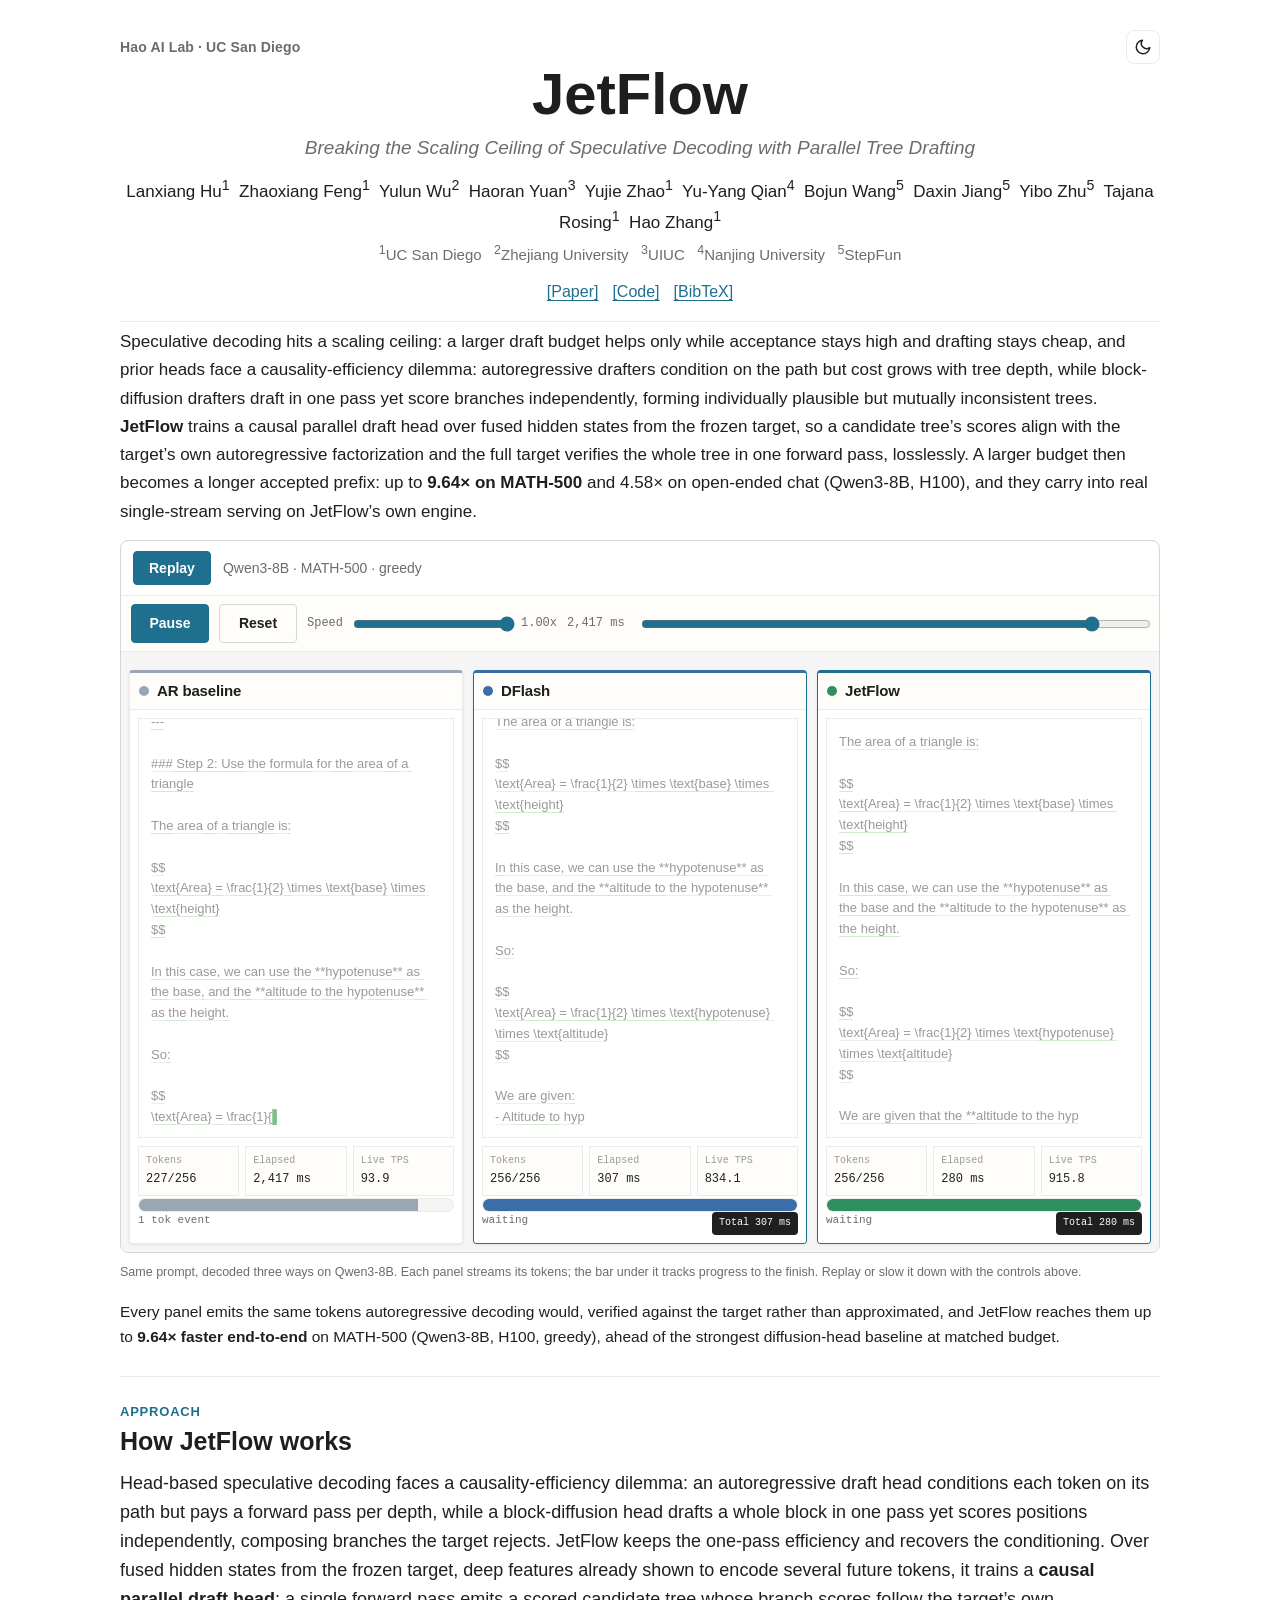
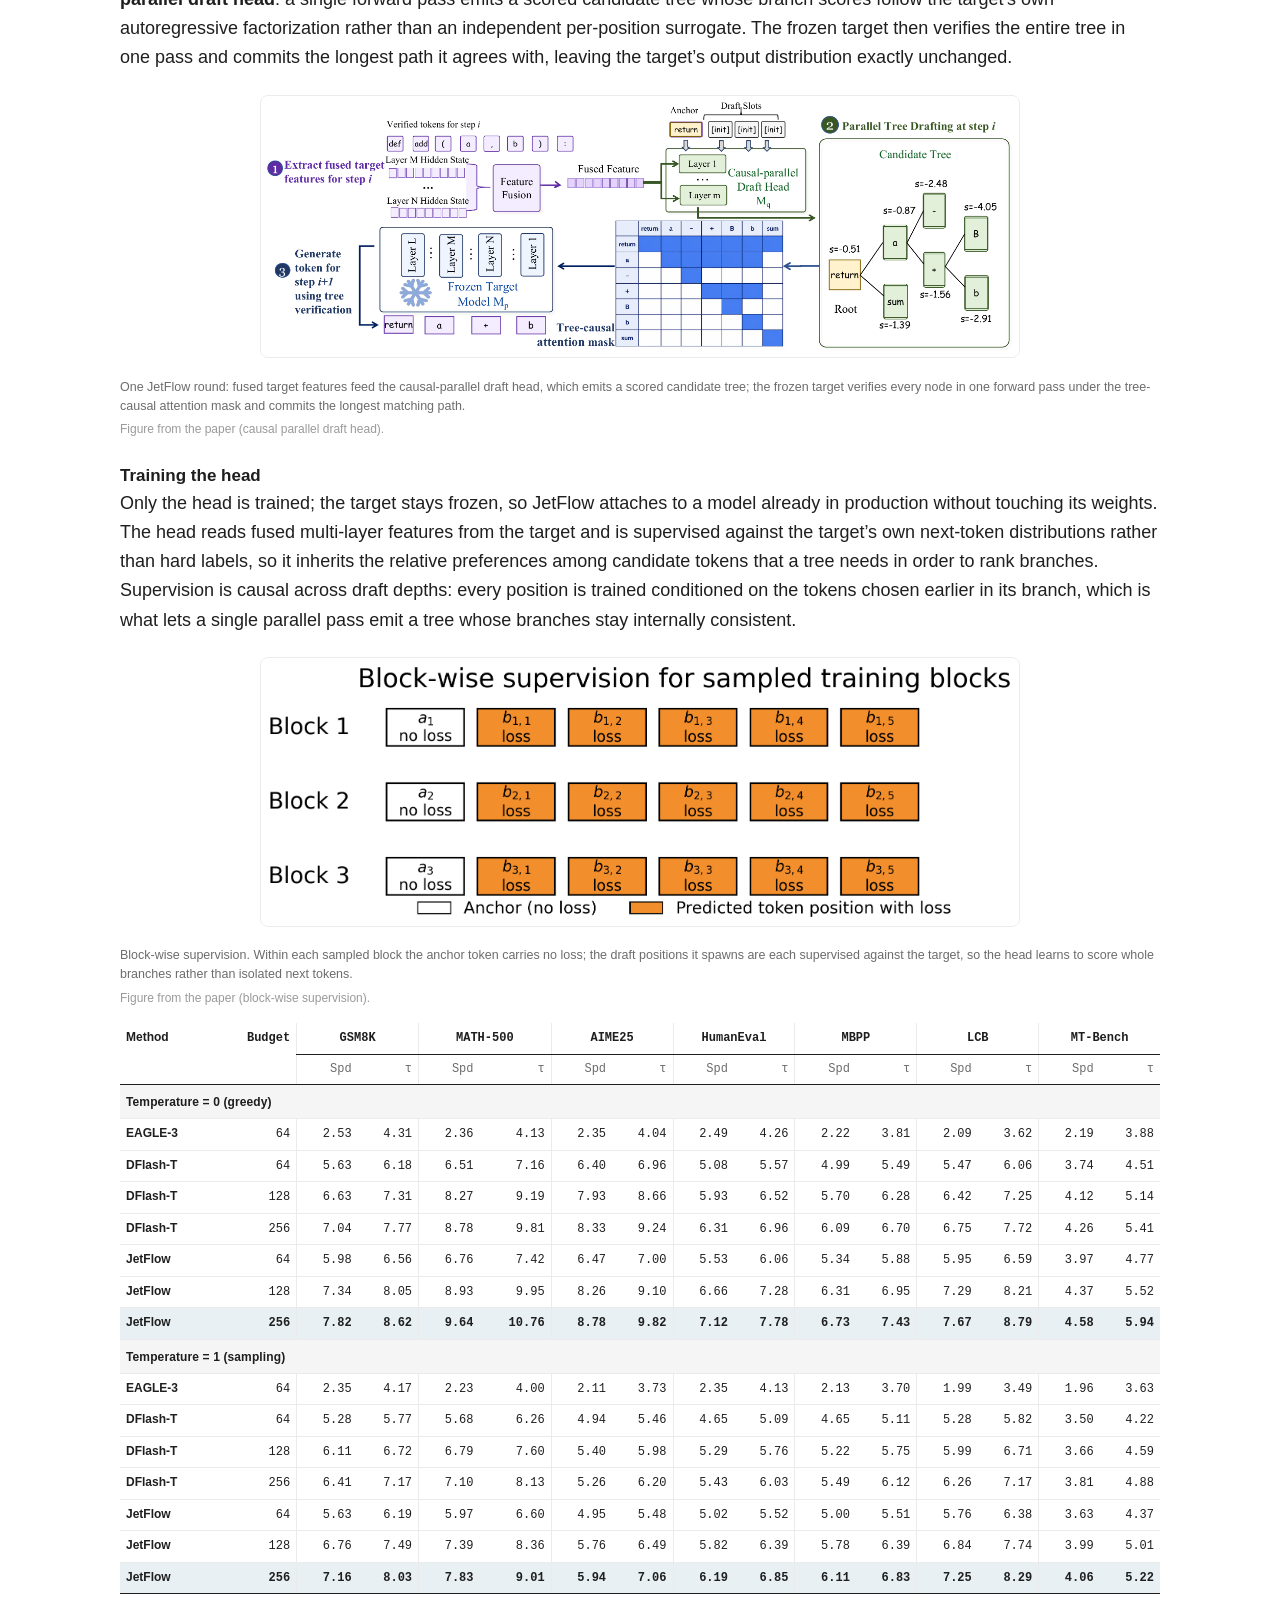
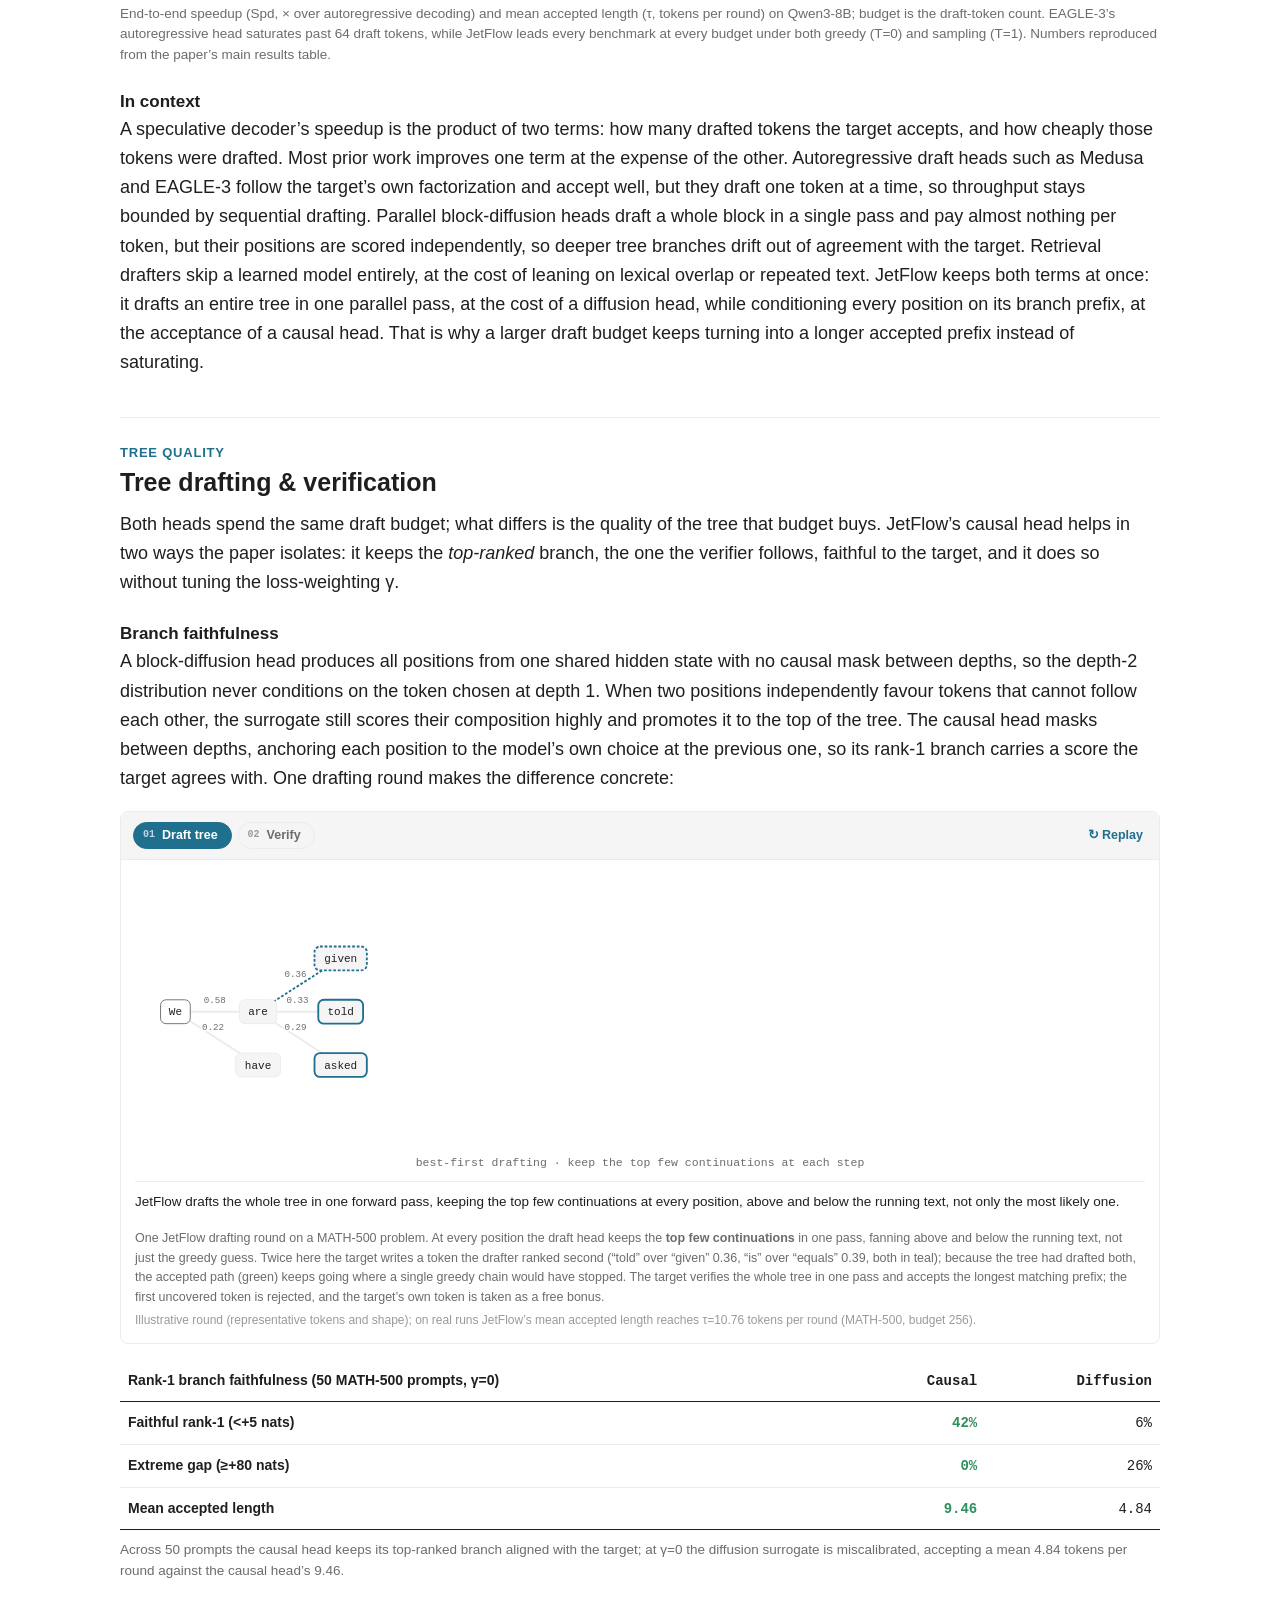
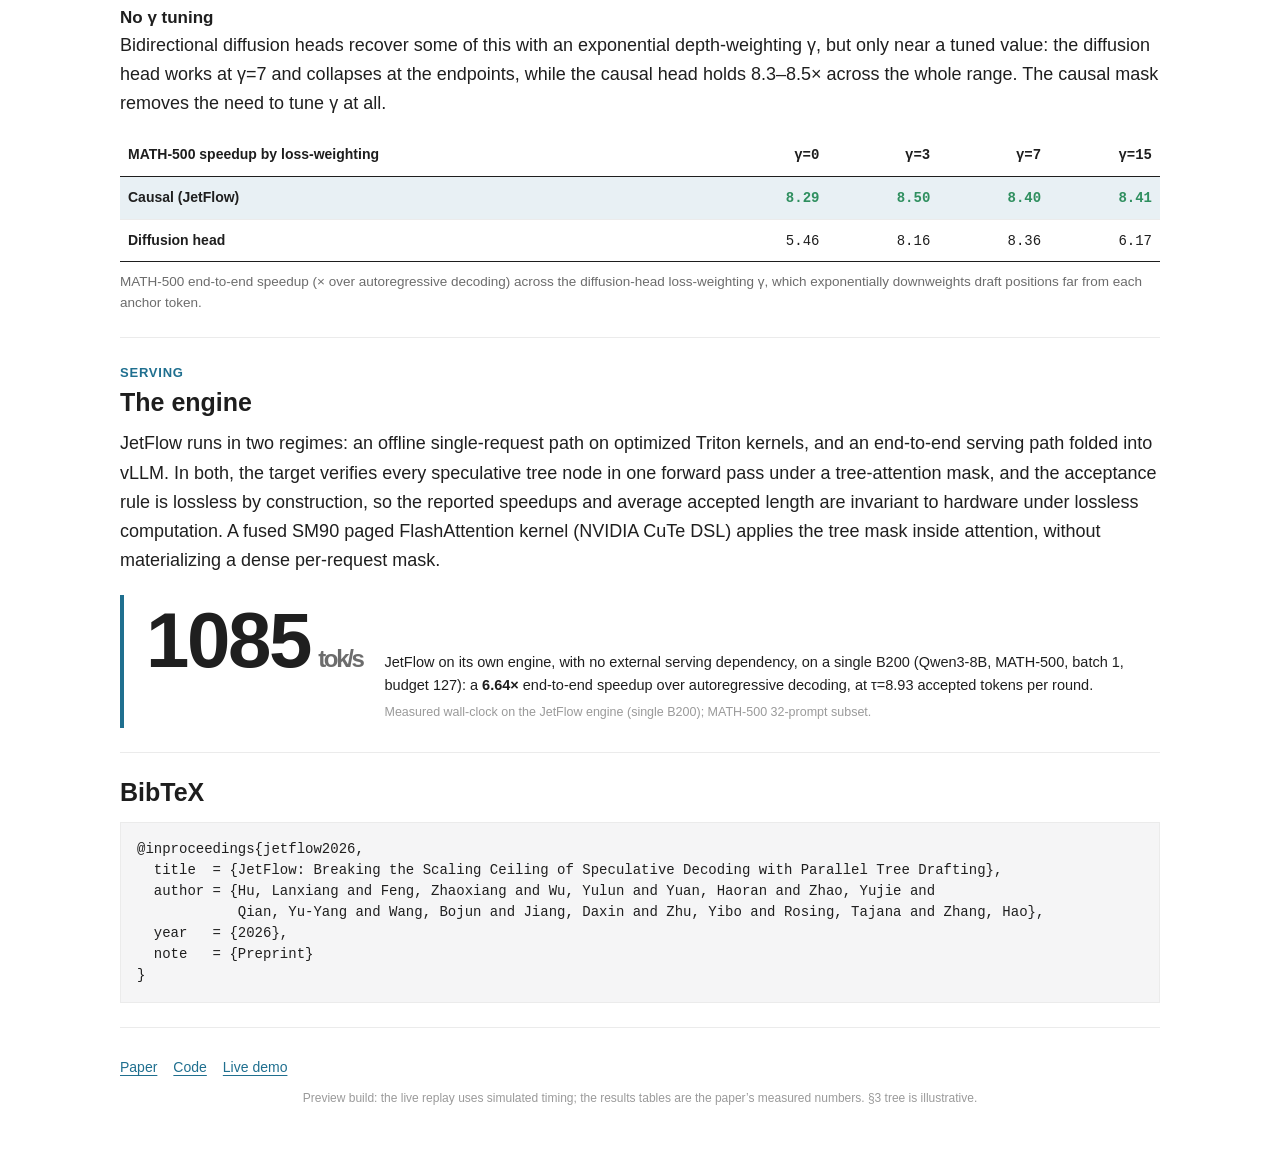
==== commit 3e57af4f: "Update JetFlow preview" ====
--- a/index.html
+++ b/index.html
@@ -197,8 +197,8 @@
 
     <!-- ===================== TREE QUALITY ===================== -->
     <section class="section sec" id="tree">
-      <p class="sec-eyebrow">Tree construction</p>
-      <h2>Tree quality</h2>
+      <p class="sec-eyebrow">Tree quality</p>
+      <h2>Tree drafting &amp; verification</h2>
       <p>
         Both heads spend the same draft budget; what differs is the quality of the tree that budget buys. JetFlow&rsquo;s
         causal head helps in two ways the paper isolates: it keeps the <em>top-ranked</em> branch, the one the
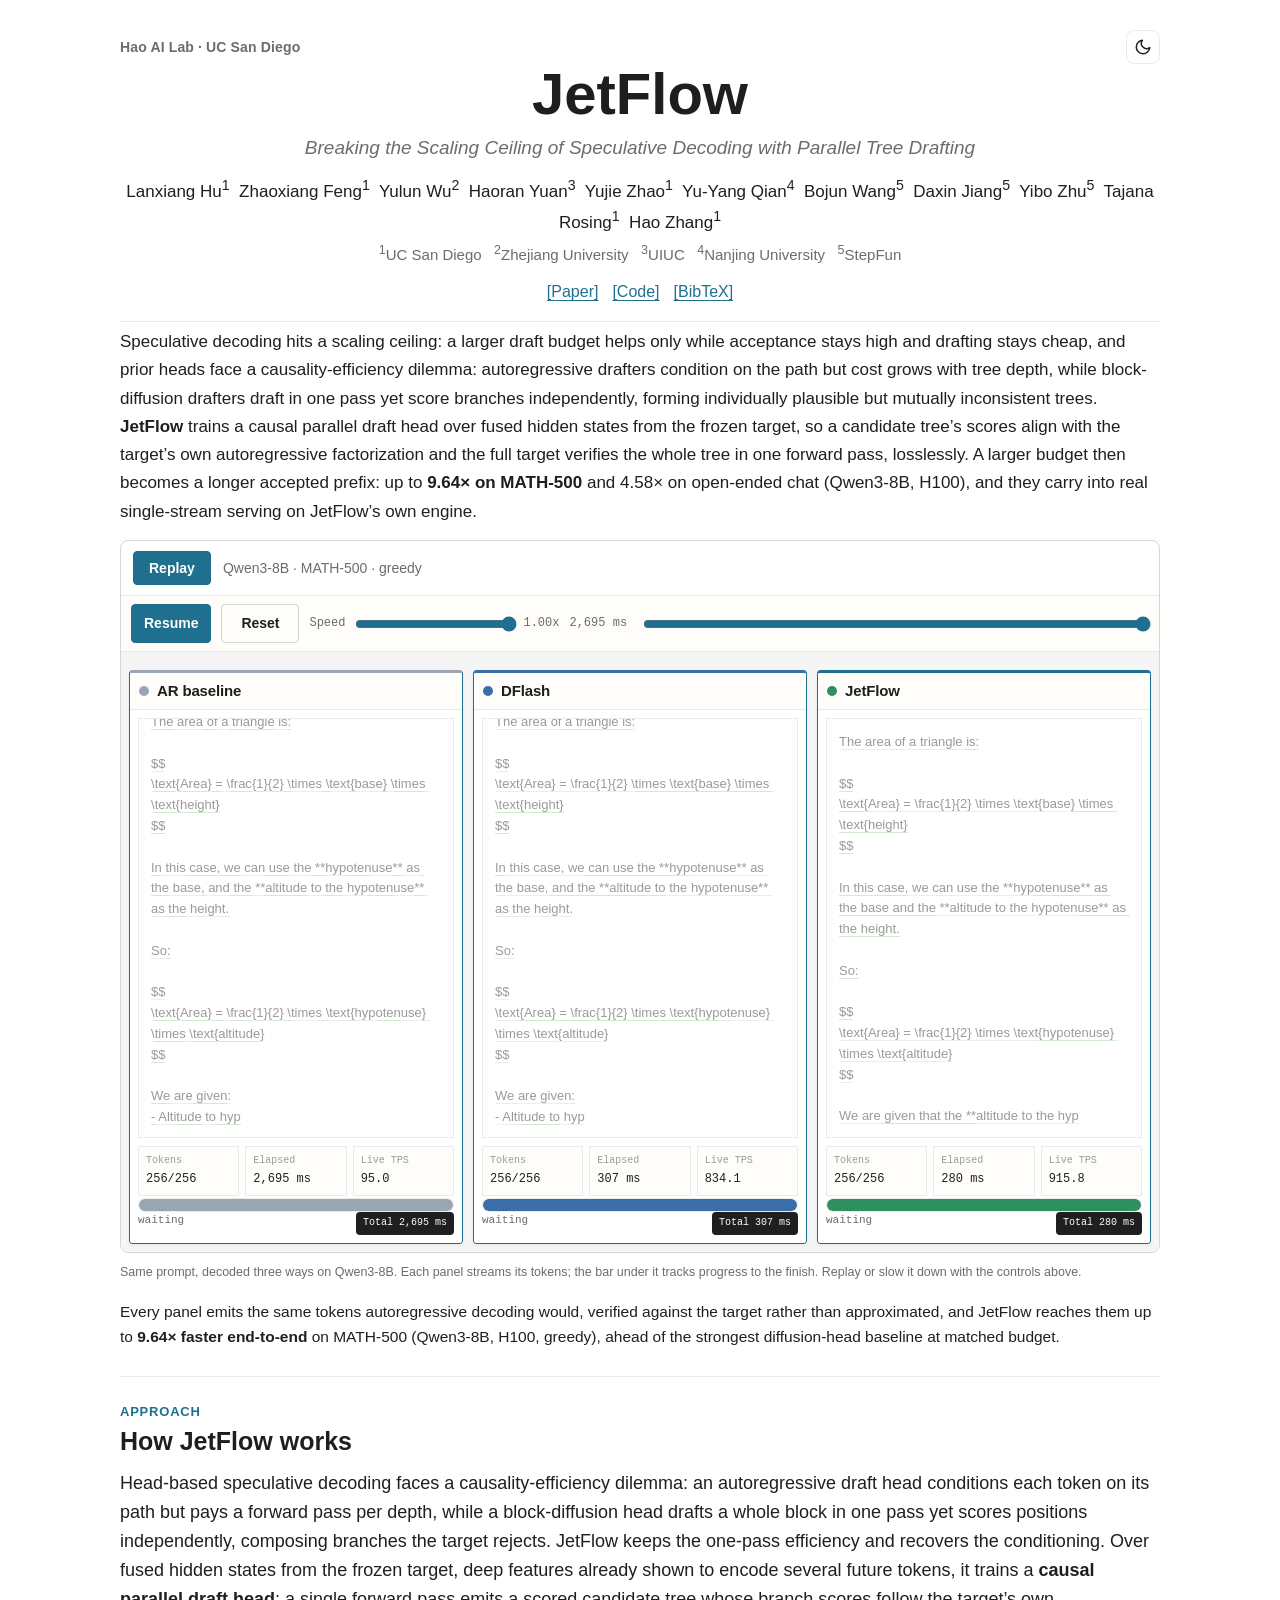
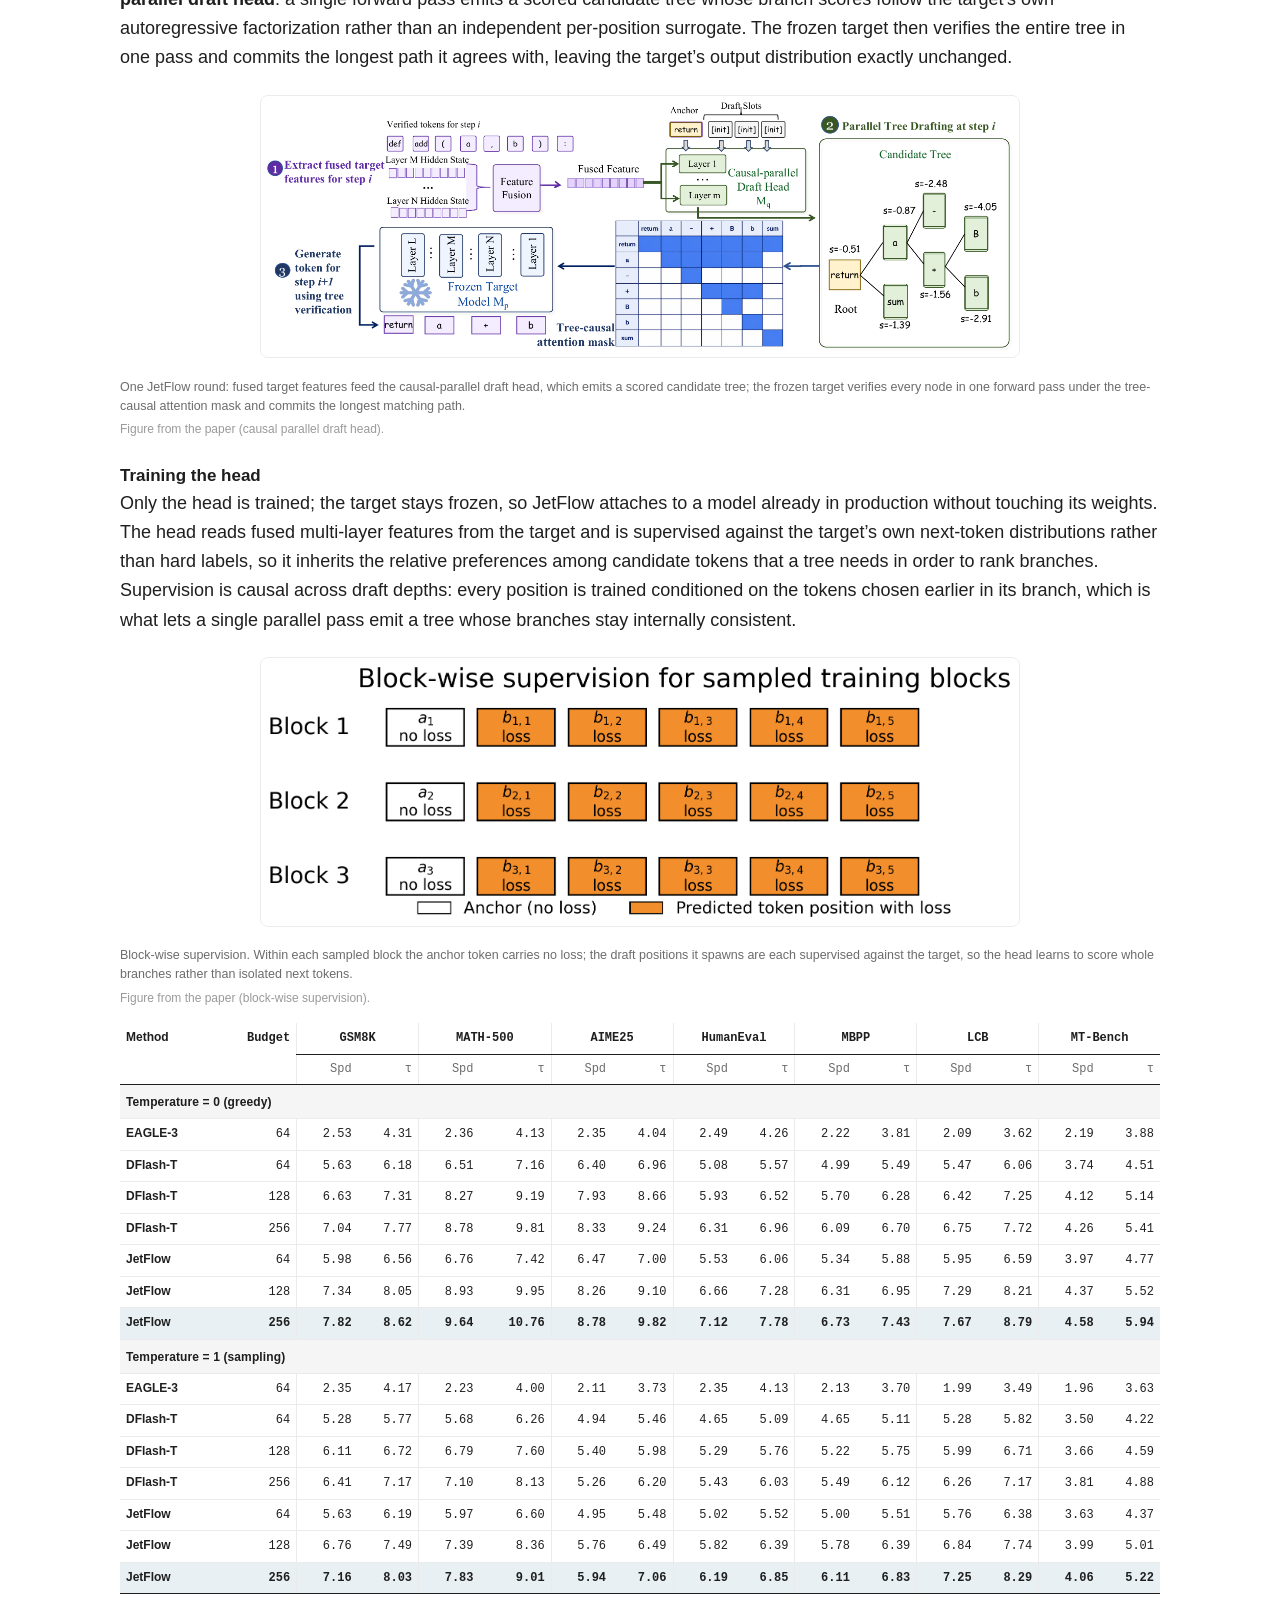
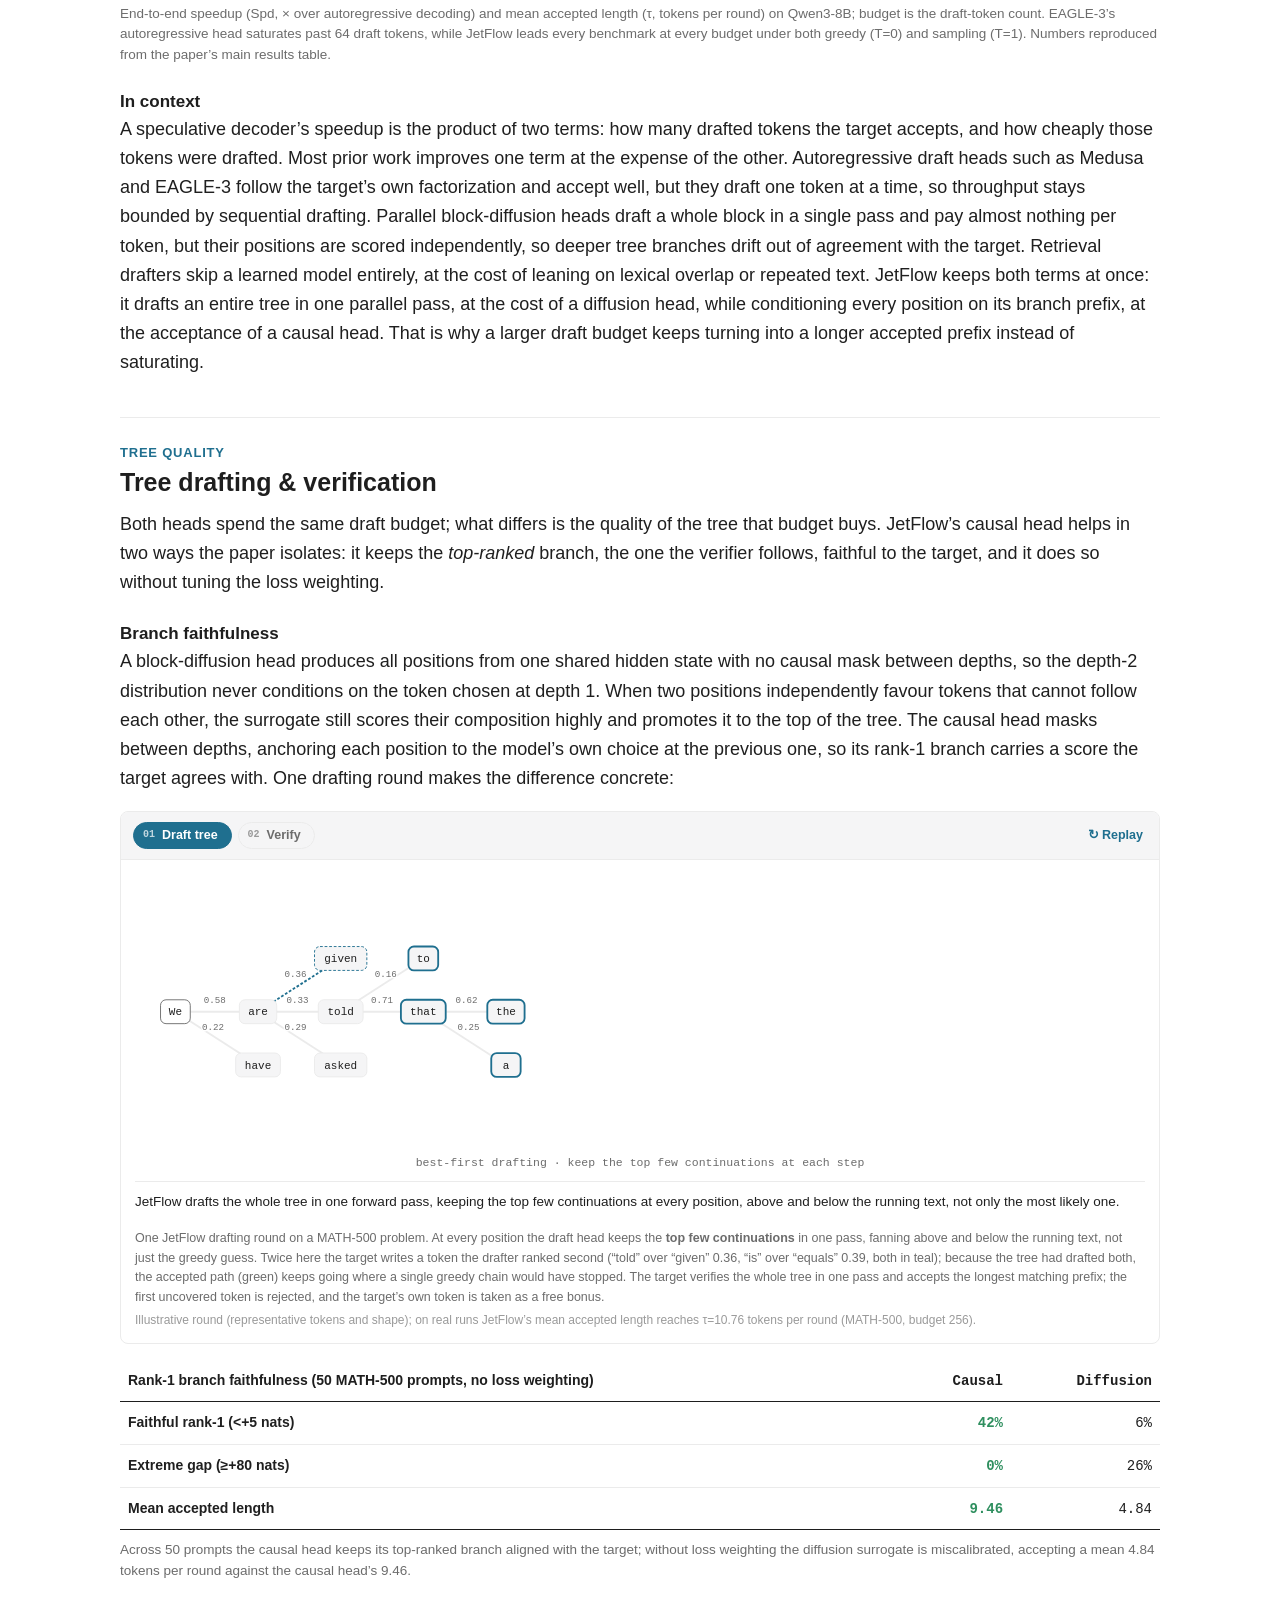
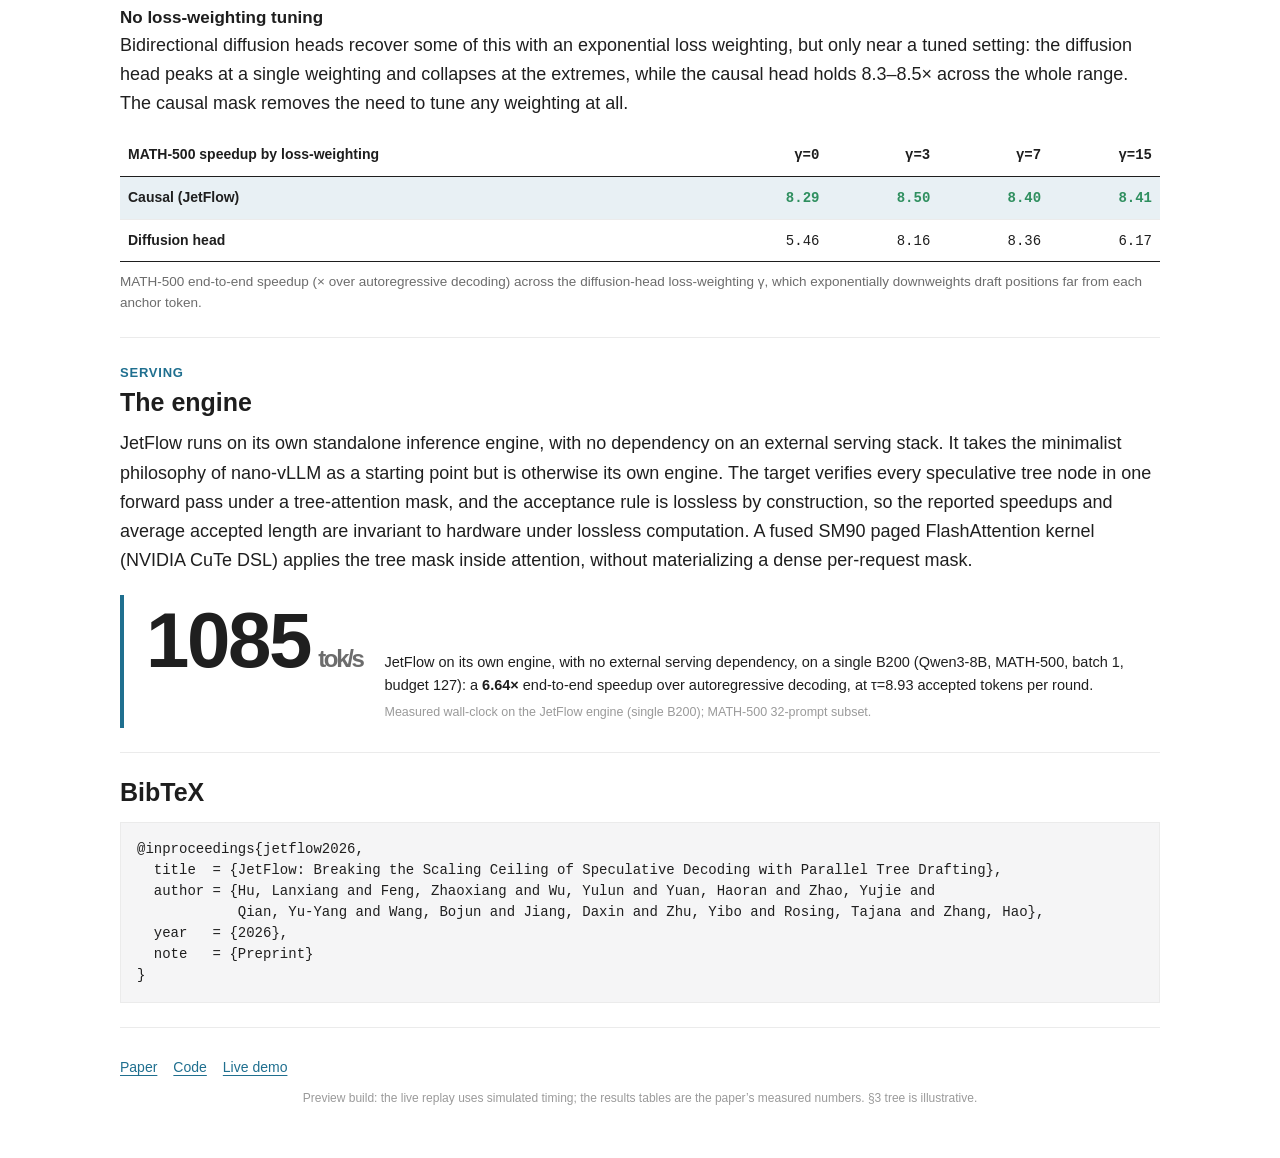
==== commit e91d96d1: "Update JetFlow preview" ====
--- a/index.html
+++ b/index.html
@@ -202,7 +202,7 @@
       <p>
         Both heads spend the same draft budget; what differs is the quality of the tree that budget buys. JetFlow&rsquo;s
         causal head helps in two ways the paper isolates: it keeps the <em>top-ranked</em> branch, the one the
-        verifier follows, faithful to the target, and it does so without tuning the loss-weighting&nbsp;&gamma;.
+        verifier follows, faithful to the target, and it does so without tuning the loss weighting.
       </p>
 
       <h3 class="subhead">Branch faithfulness</h3>
@@ -243,20 +243,20 @@
       </figure>
 
       <table class="dtable">
-        <thead><tr><th>Rank-1 branch faithfulness (50 MATH-500 prompts, γ=0)</th><th class="num">Causal</th><th class="num">Diffusion</th></tr></thead>
+        <thead><tr><th>Rank-1 branch faithfulness (50 MATH-500 prompts, no loss weighting)</th><th class="num">Causal</th><th class="num">Diffusion</th></tr></thead>
         <tbody>
           <tr><th>Faithful rank-1 (&lt;+5 nats)</th><td class="num win">42%</td><td class="num">6%</td></tr>
           <tr><th>Extreme gap (≥+80 nats)</th><td class="num win">0%</td><td class="num">26%</td></tr>
           <tr><th>Mean accepted length</th><td class="num win">9.46</td><td class="num">4.84</td></tr>
         </tbody>
-        <caption>Across 50 prompts the causal head keeps its top-ranked branch aligned with the target; at γ=0 the diffusion surrogate is miscalibrated, accepting a mean 4.84 tokens per round against the causal head&rsquo;s 9.46.</caption>
+        <caption>Across 50 prompts the causal head keeps its top-ranked branch aligned with the target; without loss weighting the diffusion surrogate is miscalibrated, accepting a mean 4.84 tokens per round against the causal head&rsquo;s 9.46.</caption>
       </table>
 
-      <h3 class="subhead">No γ tuning</h3>
-      <p>
-        Bidirectional diffusion heads recover some of this with an exponential depth-weighting γ, but only near a tuned
-        value: the diffusion head works at γ=7 and collapses at the endpoints, while the causal head holds 8.3–8.5×
-        across the whole range. The causal mask removes the need to tune γ at all.
+      <h3 class="subhead">No loss-weighting tuning</h3>
+      <p>
+        Bidirectional diffusion heads recover some of this with an exponential loss weighting, but only near a tuned
+        setting: the diffusion head peaks at a single weighting and collapses at the extremes, while the causal head
+        holds 8.3–8.5× across the whole range. The causal mask removes the need to tune any weighting at all.
       </p>
 
       <table class="dtable">
@@ -274,12 +274,12 @@
       <p class="sec-eyebrow">Serving</p>
       <h2>The engine</h2>
       <p>
-        JetFlow runs in two regimes: an offline single-request path on optimized Triton kernels, and an
-        end-to-end serving path folded into vLLM. In both, the target verifies every speculative tree node in
-        one forward pass under a tree-attention mask, and the acceptance rule is lossless by construction, so the
-        reported speedups and average accepted length are invariant to hardware under lossless computation. A fused
-        SM90 paged FlashAttention kernel (NVIDIA CuTe DSL) applies the tree mask inside attention, without
-        materializing a dense per-request mask.
+        JetFlow runs on its own standalone inference engine, with no dependency on an external serving stack. It
+        takes the minimalist philosophy of nano-vLLM as a starting point but is otherwise its own engine. The
+        target verifies every speculative tree node in one forward pass under a tree-attention mask, and the
+        acceptance rule is lossless by construction, so the reported speedups and average accepted length are
+        invariant to hardware under lossless computation. A fused SM90 paged FlashAttention kernel (NVIDIA CuTe
+        DSL) applies the tree mask inside attention, without materializing a dense per-request mask.
       </p>
 
       <div class="hero-tps">
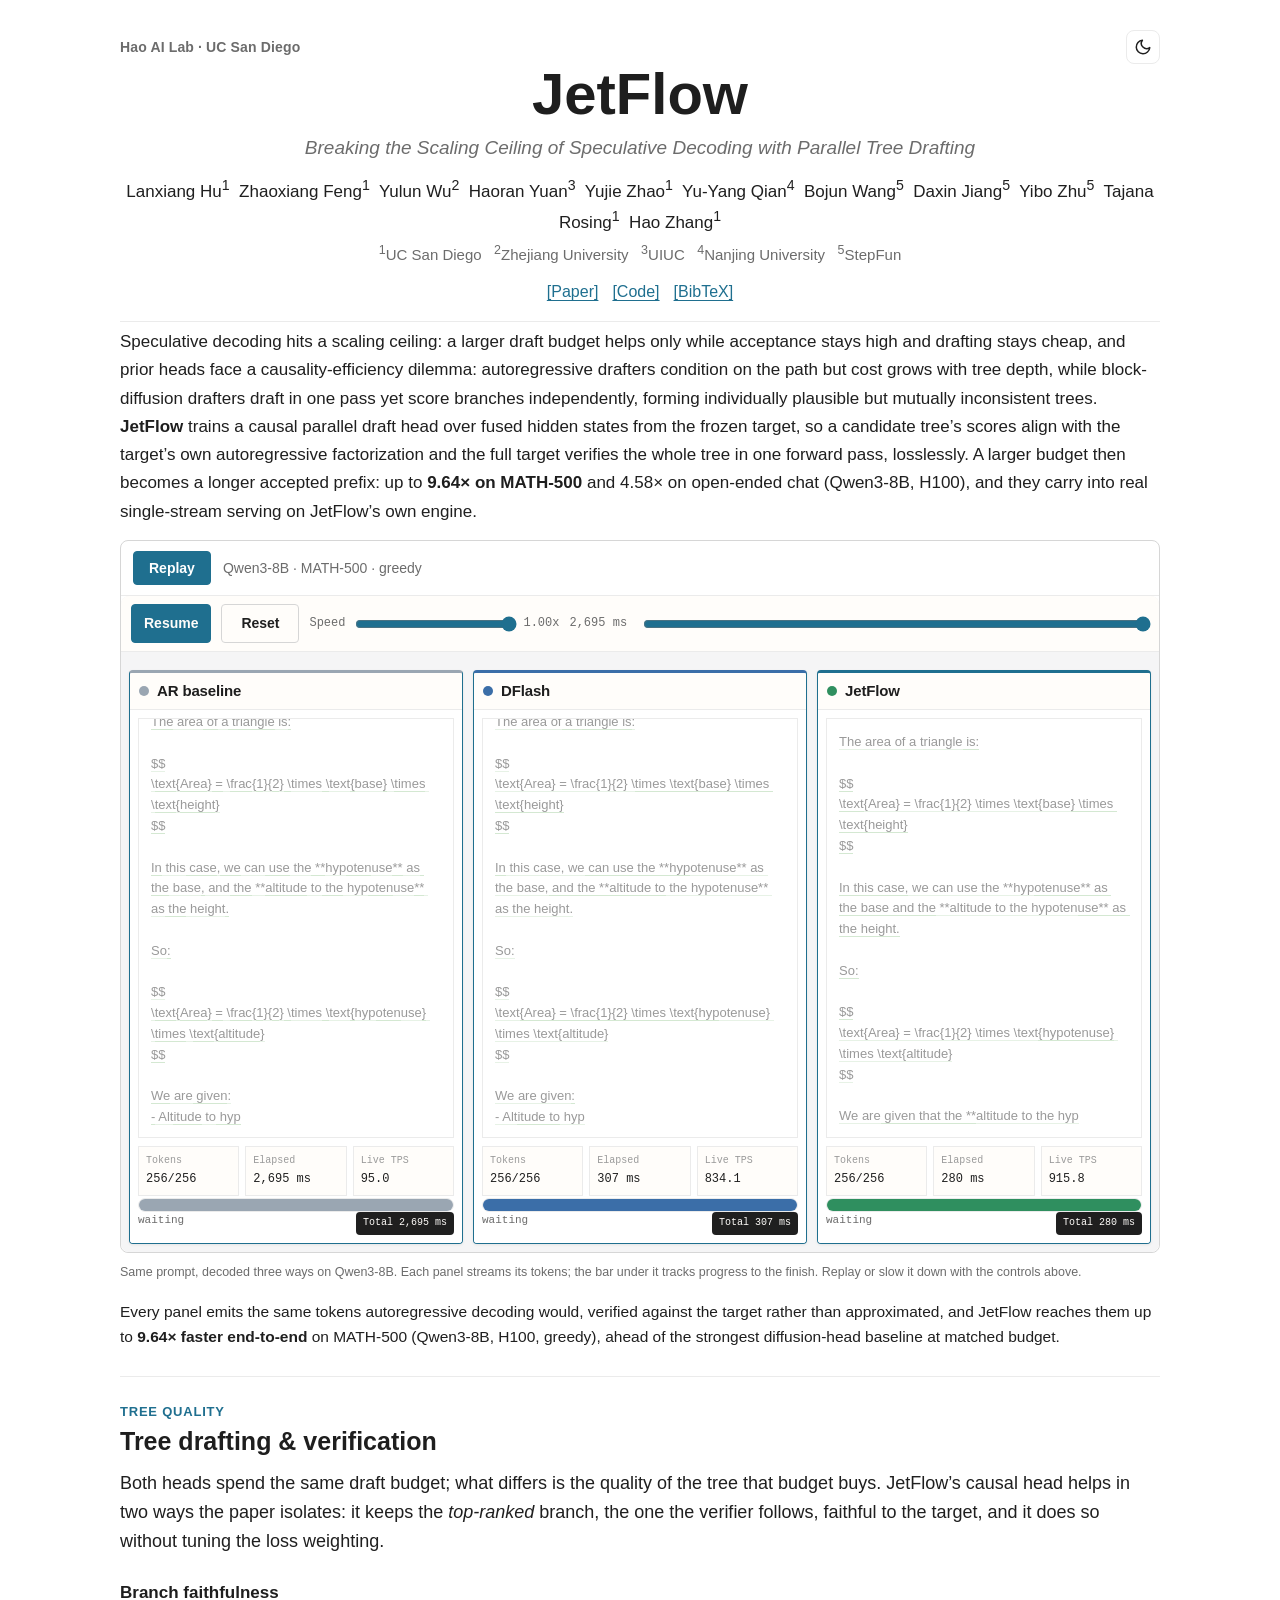
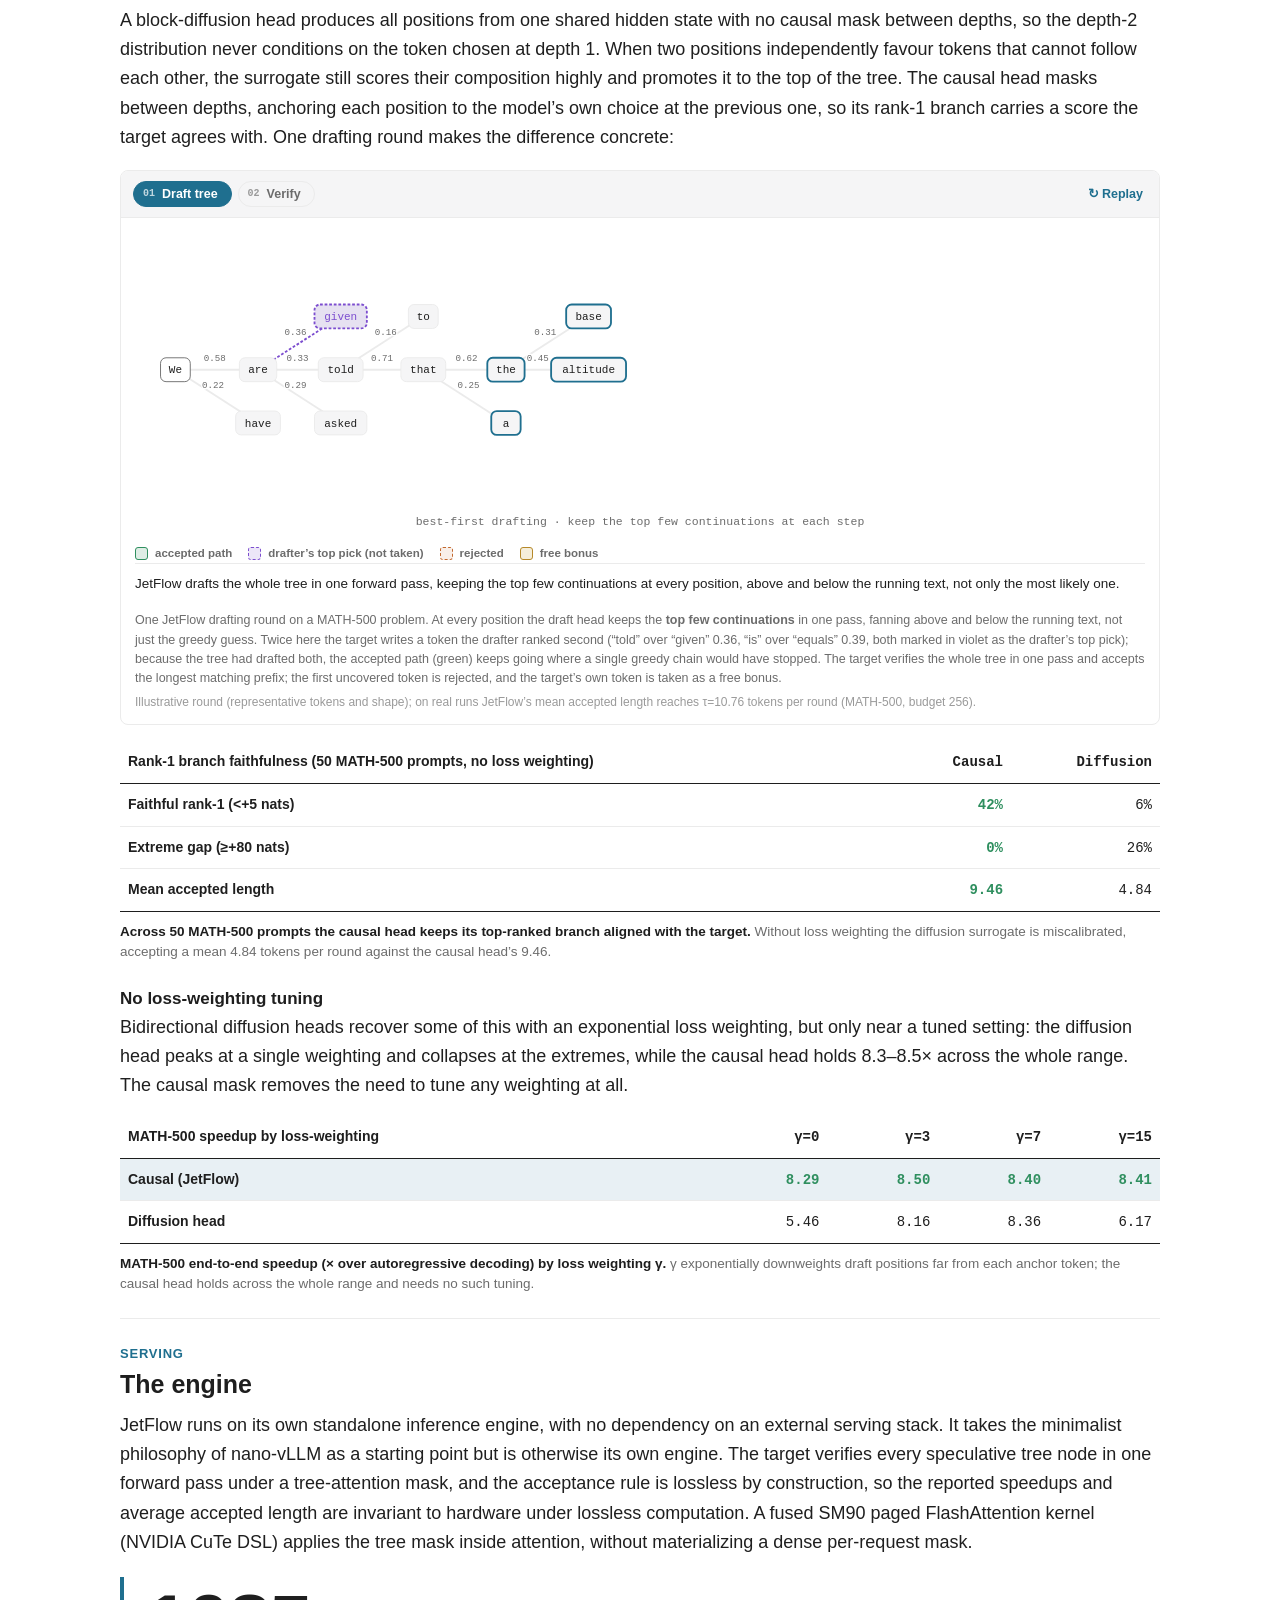
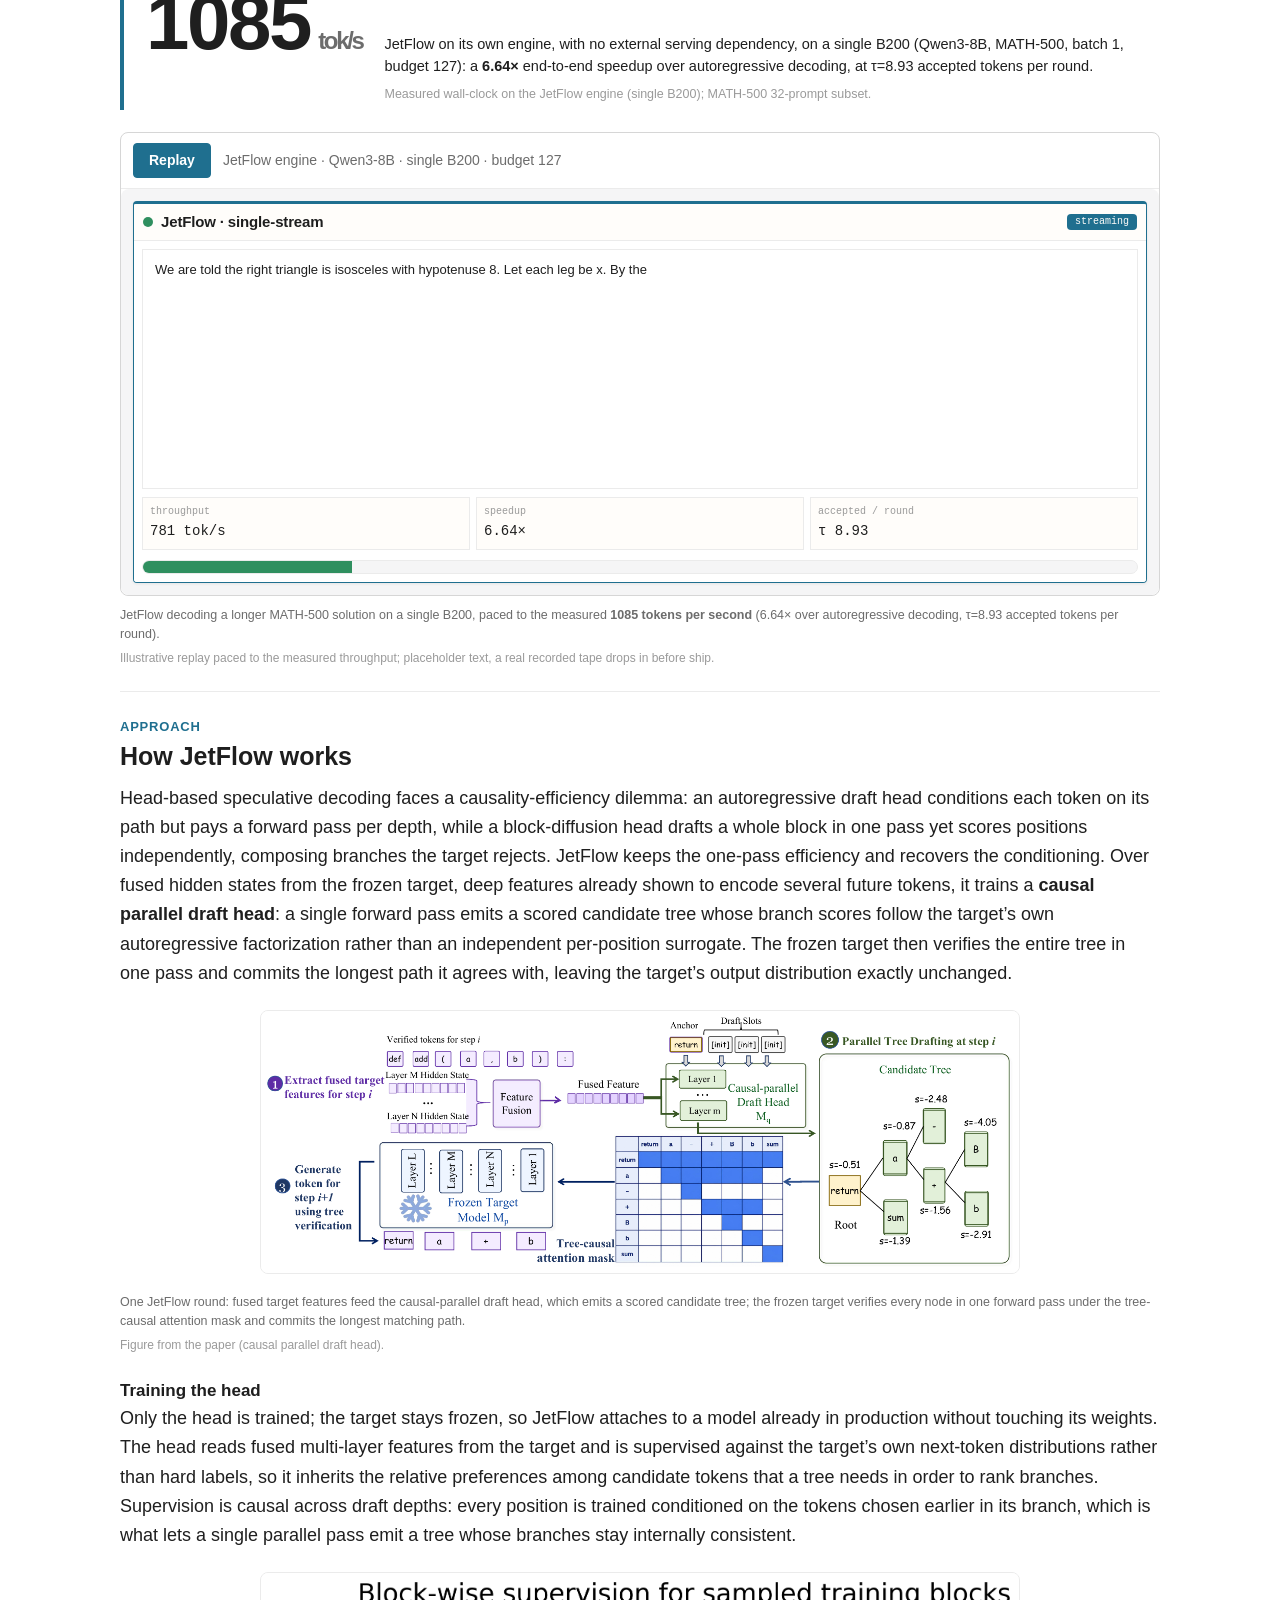
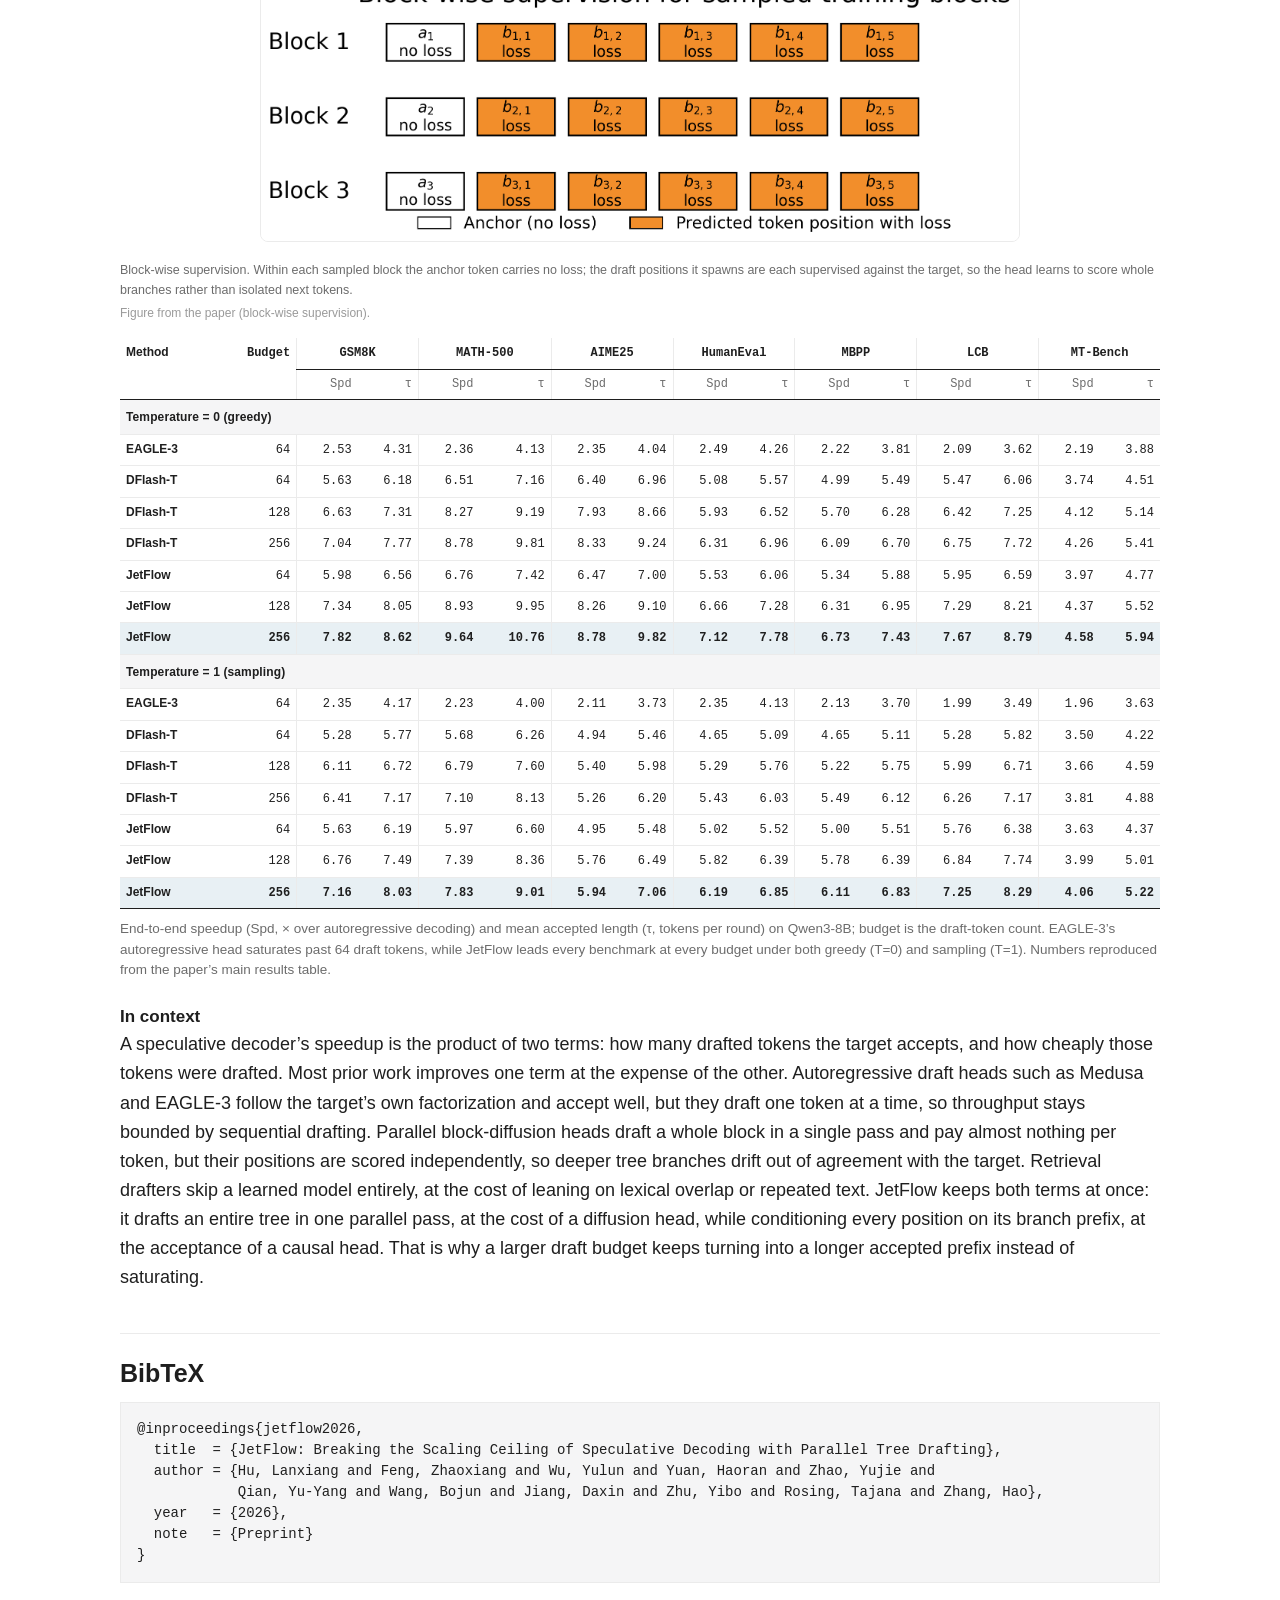
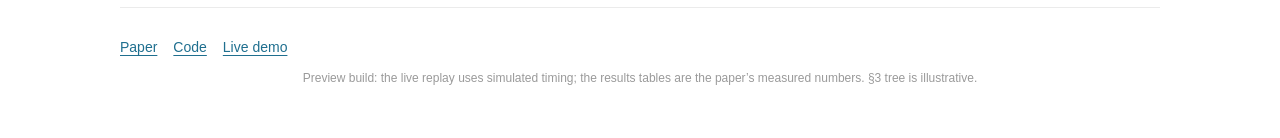
==== commit dbb1d103: "Update JetFlow preview" ====
--- a/index.html
+++ b/index.html
@@ -105,6 +105,144 @@
       </p>
     </section>
 
+    <!-- ===================== TREE QUALITY ===================== -->
+    <section class="section sec" id="tree">
+      <p class="sec-eyebrow">Tree quality</p>
+      <h2>Tree drafting &amp; verification</h2>
+      <p>
+        Both heads spend the same draft budget; what differs is the quality of the tree that budget buys. JetFlow&rsquo;s
+        causal head helps in two ways the paper isolates: it keeps the <em>top-ranked</em> branch, the one the
+        verifier follows, faithful to the target, and it does so without tuning the loss weighting.
+      </p>
+
+      <h3 class="subhead">Branch faithfulness</h3>
+      <p>
+        A block-diffusion head produces all positions from one shared hidden state with no causal mask between depths,
+        so the depth-2 distribution never conditions on the token chosen at depth&nbsp;1. When two positions independently
+        favour tokens that cannot follow each other, the surrogate still scores their composition highly and promotes it
+        to the top of the tree. The causal head masks between depths, anchoring each position to the model&rsquo;s own
+        choice at the previous one, so its rank-1 branch carries a score the target agrees with. One drafting round makes
+        the difference concrete:
+      </p>
+
+      <figure class="treebuild" id="treewalk" data-stage="draft" data-head="jetflow">
+        <div class="tb-toolbar">
+          <div class="tb-stages" role="group" aria-label="Stages">
+            <button class="tb-stage" type="button" data-go="draft"><span class="tb-si">01</span> Draft tree</button>
+            <button class="tb-stage" type="button" data-go="verify"><span class="tb-si">02</span> Verify</button>
+          </div>
+          <div class="tb-right">
+            <button class="tb-replay" type="button" data-replay aria-label="Replay">↻ Replay</button>
+          </div>
+        </div>
+        <div class="tb-frame">
+          <div class="tb-canvas"></div>
+          <div class="tb-readout" data-tb-readout></div>
+        </div>
+        <ul class="tb-legend" aria-label="Tree colour key">
+          <li><i class="sw sw-acc"></i>accepted path</li>
+          <li><i class="sw sw-dtop"></i>drafter&rsquo;s top pick (not taken)</li>
+          <li><i class="sw sw-rej"></i>rejected</li>
+          <li><i class="sw sw-bon"></i>free bonus</li>
+        </ul>
+        <p class="tb-copy" data-tb-copy aria-live="polite"></p>
+        <figcaption class="cap">
+          One JetFlow drafting round on a MATH-500 problem. At every position the draft head keeps the
+          <strong>top few continuations</strong> in one pass, fanning above and below the running text, not just
+          the greedy guess. Twice here the target writes a token the drafter ranked second (&ldquo;told&rdquo;
+          over &ldquo;given&rdquo;&nbsp;0.36, &ldquo;is&rdquo; over &ldquo;equals&rdquo;&nbsp;0.39, both marked in violet as the drafter&rsquo;s top pick);
+          because the tree had drafted both, the accepted path (green) keeps going where a single greedy chain
+          would have stopped. The target verifies the whole tree in one pass and accepts the longest matching
+          prefix; the first uncovered token is rejected, and the target&rsquo;s own token is taken as a free bonus.
+          <span class="src">Illustrative round (representative tokens and shape); on real runs JetFlow&rsquo;s mean accepted length reaches &tau;=10.76 tokens per round (MATH-500, budget 256).</span>
+        </figcaption>
+      </figure>
+
+      <table class="dtable">
+        <thead><tr><th>Rank-1 branch faithfulness (50 MATH-500 prompts, no loss weighting)</th><th class="num">Causal</th><th class="num">Diffusion</th></tr></thead>
+        <tbody>
+          <tr><th>Faithful rank-1 (&lt;+5 nats)</th><td class="num win">42%</td><td class="num">6%</td></tr>
+          <tr><th>Extreme gap (≥+80 nats)</th><td class="num win">0%</td><td class="num">26%</td></tr>
+          <tr><th>Mean accepted length</th><td class="num win">9.46</td><td class="num">4.84</td></tr>
+        </tbody>
+        <caption><b>Across 50 MATH-500 prompts the causal head keeps its top-ranked branch aligned with the target.</b> Without loss weighting the diffusion surrogate is miscalibrated, accepting a mean 4.84 tokens per round against the causal head&rsquo;s 9.46.</caption>
+      </table>
+
+      <h3 class="subhead">No loss-weighting tuning</h3>
+      <p>
+        Bidirectional diffusion heads recover some of this with an exponential loss weighting, but only near a tuned
+        setting: the diffusion head peaks at a single weighting and collapses at the extremes, while the causal head
+        holds 8.3–8.5× across the whole range. The causal mask removes the need to tune any weighting at all.
+      </p>
+
+      <table class="dtable">
+        <thead><tr><th>MATH-500 speedup by loss-weighting</th><th class="num">γ=0</th><th class="num">γ=3</th><th class="num">γ=7</th><th class="num">γ=15</th></tr></thead>
+        <tbody>
+          <tr class="hl"><th>Causal (JetFlow)</th><td class="num win">8.29</td><td class="num win">8.50</td><td class="num win">8.40</td><td class="num win">8.41</td></tr>
+          <tr><th>Diffusion head</th><td class="num">5.46</td><td class="num">8.16</td><td class="num">8.36</td><td class="num">6.17</td></tr>
+        </tbody>
+        <caption><b>MATH-500 end-to-end speedup (× over autoregressive decoding) by loss weighting γ.</b> γ exponentially downweights draft positions far from each anchor token; the causal head holds across the whole range and needs no such tuning.</caption>
+      </table>
+    </section>
+
+    <!-- ===================== THE ENGINE ===================== -->
+    <section class="section sec" id="engine">
+      <p class="sec-eyebrow">Serving</p>
+      <h2>The engine</h2>
+      <p>
+        JetFlow runs on its own standalone inference engine, with no dependency on an external serving stack. It
+        takes the minimalist philosophy of nano-vLLM as a starting point but is otherwise its own engine. The
+        target verifies every speculative tree node in one forward pass under a tree-attention mask, and the
+        acceptance rule is lossless by construction, so the reported speedups and average accepted length are
+        invariant to hardware under lossless computation. A fused SM90 paged FlashAttention kernel (NVIDIA CuTe
+        DSL) applies the tree mask inside attention, without materializing a dense per-request mask.
+      </p>
+
+      <div class="hero-tps">
+        <div class="ht-num">1085<span class="ht-unit">tok/s</span></div>
+        <p class="ht-cap">
+          JetFlow on its own engine, with no external serving dependency, on a single B200 (Qwen3-8B,
+          MATH-500, batch&nbsp;1, budget&nbsp;127): a <strong>6.64&times;</strong> end-to-end speedup over
+          autoregressive decoding, at &tau;=8.93 accepted tokens per round.
+          <span class="ht-note">Measured wall-clock on the JetFlow engine (single B200); MATH-500 32-prompt subset.</span>
+        </p>
+      </div>
+
+      <figure class="paper-figure engine-demo-figure" id="engineDemo">
+        <div class="figure-frame">
+          <div class="figure-toolbar">
+            <button class="run-button" id="engineRunButton" type="button">Replay</button>
+            <span class="metric-line">JetFlow engine · Qwen3-8B · single B200 · budget&nbsp;127</span>
+          </div>
+          <div class="player-shell">
+            <div class="ed-stage">
+              <div class="lane-card leader ed-card">
+                <div class="terminal-chrome">
+                  <span class="lane-title">JetFlow · single-stream</span>
+                  <span class="ed-badge" data-ed-state>idle</span>
+                </div>
+                <div class="terminal-body">
+                  <pre class="stream-text ed-stream" data-ed-stream></pre>
+                  <div class="metric-grid ed-metrics">
+                    <div class="metric"><span>throughput</span><strong data-ed-tps>0 tok/s</strong></div>
+                    <div class="metric"><span>speedup</span><strong>6.64&times;</strong></div>
+                    <div class="metric"><span>accepted / round</span><strong>&tau; 8.93</strong></div>
+                  </div>
+                  <div class="progress-track ed-track"><div class="progress-fill" data-ed-fill></div></div>
+                </div>
+              </div>
+            </div>
+          </div>
+        </div>
+        <figcaption class="cap">
+          JetFlow decoding a longer MATH-500 solution on a single B200, paced to the measured
+          <strong>1085 tokens per second</strong> (6.64&times; over autoregressive decoding,
+          &tau;=8.93 accepted tokens per round).
+          <span class="src">Illustrative replay paced to the measured throughput; placeholder text, a real recorded tape drops in before ship.</span>
+        </figcaption>
+      </figure>
+    </section>
+
     <!-- ===================== HOW IT WORKS ===================== -->
     <section class="section sec" id="approach">
       <p class="sec-eyebrow">Approach</p>
@@ -195,104 +333,6 @@
       </p>
     </section>
 
-    <!-- ===================== TREE QUALITY ===================== -->
-    <section class="section sec" id="tree">
-      <p class="sec-eyebrow">Tree quality</p>
-      <h2>Tree drafting &amp; verification</h2>
-      <p>
-        Both heads spend the same draft budget; what differs is the quality of the tree that budget buys. JetFlow&rsquo;s
-        causal head helps in two ways the paper isolates: it keeps the <em>top-ranked</em> branch, the one the
-        verifier follows, faithful to the target, and it does so without tuning the loss weighting.
-      </p>
-
-      <h3 class="subhead">Branch faithfulness</h3>
-      <p>
-        A block-diffusion head produces all positions from one shared hidden state with no causal mask between depths,
-        so the depth-2 distribution never conditions on the token chosen at depth&nbsp;1. When two positions independently
-        favour tokens that cannot follow each other, the surrogate still scores their composition highly and promotes it
-        to the top of the tree. The causal head masks between depths, anchoring each position to the model&rsquo;s own
-        choice at the previous one, so its rank-1 branch carries a score the target agrees with. One drafting round makes
-        the difference concrete:
-      </p>
-
-      <figure class="treebuild" id="treewalk" data-stage="draft" data-head="jetflow">
-        <div class="tb-toolbar">
-          <div class="tb-stages" role="group" aria-label="Stages">
-            <button class="tb-stage" type="button" data-go="draft"><span class="tb-si">01</span> Draft tree</button>
-            <button class="tb-stage" type="button" data-go="verify"><span class="tb-si">02</span> Verify</button>
-          </div>
-          <div class="tb-right">
-            <button class="tb-replay" type="button" data-replay aria-label="Replay">↻ Replay</button>
-          </div>
-        </div>
-        <div class="tb-frame">
-          <div class="tb-canvas"></div>
-          <div class="tb-readout" data-tb-readout></div>
-        </div>
-        <p class="tb-copy" data-tb-copy aria-live="polite"></p>
-        <figcaption class="cap">
-          One JetFlow drafting round on a MATH-500 problem. At every position the draft head keeps the
-          <strong>top few continuations</strong> in one pass, fanning above and below the running text, not just
-          the greedy guess. Twice here the target writes a token the drafter ranked second (&ldquo;told&rdquo;
-          over &ldquo;given&rdquo;&nbsp;0.36, &ldquo;is&rdquo; over &ldquo;equals&rdquo;&nbsp;0.39, both in teal);
-          because the tree had drafted both, the accepted path (green) keeps going where a single greedy chain
-          would have stopped. The target verifies the whole tree in one pass and accepts the longest matching
-          prefix; the first uncovered token is rejected, and the target&rsquo;s own token is taken as a free bonus.
-          <span class="src">Illustrative round (representative tokens and shape); on real runs JetFlow&rsquo;s mean accepted length reaches &tau;=10.76 tokens per round (MATH-500, budget 256).</span>
-        </figcaption>
-      </figure>
-
-      <table class="dtable">
-        <thead><tr><th>Rank-1 branch faithfulness (50 MATH-500 prompts, no loss weighting)</th><th class="num">Causal</th><th class="num">Diffusion</th></tr></thead>
-        <tbody>
-          <tr><th>Faithful rank-1 (&lt;+5 nats)</th><td class="num win">42%</td><td class="num">6%</td></tr>
-          <tr><th>Extreme gap (≥+80 nats)</th><td class="num win">0%</td><td class="num">26%</td></tr>
-          <tr><th>Mean accepted length</th><td class="num win">9.46</td><td class="num">4.84</td></tr>
-        </tbody>
-        <caption>Across 50 prompts the causal head keeps its top-ranked branch aligned with the target; without loss weighting the diffusion surrogate is miscalibrated, accepting a mean 4.84 tokens per round against the causal head&rsquo;s 9.46.</caption>
-      </table>
-
-      <h3 class="subhead">No loss-weighting tuning</h3>
-      <p>
-        Bidirectional diffusion heads recover some of this with an exponential loss weighting, but only near a tuned
-        setting: the diffusion head peaks at a single weighting and collapses at the extremes, while the causal head
-        holds 8.3–8.5× across the whole range. The causal mask removes the need to tune any weighting at all.
-      </p>
-
-      <table class="dtable">
-        <thead><tr><th>MATH-500 speedup by loss-weighting</th><th class="num">γ=0</th><th class="num">γ=3</th><th class="num">γ=7</th><th class="num">γ=15</th></tr></thead>
-        <tbody>
-          <tr class="hl"><th>Causal (JetFlow)</th><td class="num win">8.29</td><td class="num win">8.50</td><td class="num win">8.40</td><td class="num win">8.41</td></tr>
-          <tr><th>Diffusion head</th><td class="num">5.46</td><td class="num">8.16</td><td class="num">8.36</td><td class="num">6.17</td></tr>
-        </tbody>
-        <caption>MATH-500 end-to-end speedup (× over autoregressive decoding) across the diffusion-head loss-weighting γ, which exponentially downweights draft positions far from each anchor token.</caption>
-      </table>
-    </section>
-
-    <!-- ===================== THE ENGINE ===================== -->
-    <section class="section sec" id="engine">
-      <p class="sec-eyebrow">Serving</p>
-      <h2>The engine</h2>
-      <p>
-        JetFlow runs on its own standalone inference engine, with no dependency on an external serving stack. It
-        takes the minimalist philosophy of nano-vLLM as a starting point but is otherwise its own engine. The
-        target verifies every speculative tree node in one forward pass under a tree-attention mask, and the
-        acceptance rule is lossless by construction, so the reported speedups and average accepted length are
-        invariant to hardware under lossless computation. A fused SM90 paged FlashAttention kernel (NVIDIA CuTe
-        DSL) applies the tree mask inside attention, without materializing a dense per-request mask.
-      </p>
-
-      <div class="hero-tps">
-        <div class="ht-num">1085<span class="ht-unit">tok/s</span></div>
-        <p class="ht-cap">
-          JetFlow on its own engine, with no external serving dependency, on a single B200 (Qwen3-8B,
-          MATH-500, batch&nbsp;1, budget&nbsp;127): a <strong>6.64&times;</strong> end-to-end speedup over
-          autoregressive decoding, at &tau;=8.93 accepted tokens per round.
-          <span class="ht-note">Measured wall-clock on the JetFlow engine (single B200); MATH-500 32-prompt subset.</span>
-        </p>
-      </div>
-    </section>
-
     <!-- ===================== BIBTEX ===================== -->
     <section class="section bib-section" id="bibtex">
       <h2>BibTeX</h2>
@@ -364,5 +404,54 @@
   </script>
 
   <script src="treewalk.js"></script>
+
+  <script>
+    /* §4 engine single-column replay: stream a longer solution paced to the
+       measured 1085 tok/s (illustrative; placeholder text, real tape later). */
+    (function () {
+      var fig = document.getElementById("engineDemo");
+      if (!fig) return;
+      var streamEl = fig.querySelector("[data-ed-stream]");
+      var tpsEl = fig.querySelector("[data-ed-tps]");
+      var fillEl = fig.querySelector("[data-ed-fill]");
+      var stateEl = fig.querySelector("[data-ed-state]");
+      var btn = document.getElementById("engineRunButton");
+      var TEXT =
+        "We are told the right triangle is isosceles with hypotenuse 8. Let each leg be x. " +
+        "By the Pythagorean theorem, x^2 + x^2 = 8^2, so 2x^2 = 64 and x^2 = 32, giving x = 4√2. " +
+        "The area of a right triangle is half the product of its legs, so the area is " +
+        "(1/2)(4√2)(4√2) = (1/2)(32) = 16. Checking: 4√2 ≈ 5.657, and 5.657^2 ≈ 32, " +
+        "so 2(32) = 64 = 8^2 as required. Hence the area is 16 square units and the perimeter is 8 + 8√2.";
+      var reduce = window.matchMedia("(prefers-reduced-motion: reduce)");
+      var DUR = 7000, raf = null, t0 = null;
+      function frame(ts) {
+        if (t0 === null) t0 = ts;
+        var p = Math.min(1, (ts - t0) / DUR);
+        streamEl.textContent = TEXT.slice(0, Math.round(p * TEXT.length));
+        streamEl.scrollTop = streamEl.scrollHeight;
+        fillEl.style.width = (p * 100).toFixed(1) + "%";
+        tpsEl.textContent = Math.round(700 + 385 * p) + " tok/s";
+        if (p < 1) { raf = window.requestAnimationFrame(frame); }
+        else { tpsEl.textContent = "1085 tok/s"; stateEl.textContent = "1085 tok/s"; }
+      }
+      function run() {
+        if (raf) window.cancelAnimationFrame(raf);
+        t0 = null; stateEl.textContent = "streaming";
+        if (reduce.matches) {
+          streamEl.textContent = TEXT; fillEl.style.width = "100%";
+          tpsEl.textContent = "1085 tok/s"; stateEl.textContent = "1085 tok/s"; return;
+        }
+        raf = window.requestAnimationFrame(frame);
+      }
+      if (btn) btn.addEventListener("click", run);
+      if ("IntersectionObserver" in window) {
+        var seen = false;
+        var io = new IntersectionObserver(function (es) {
+          es.forEach(function (e) { if (e.isIntersecting && !seen) { seen = true; run(); } });
+        }, { threshold: 0.35 });
+        io.observe(fig);
+      } else { run(); }
+    })();
+  </script>
 </body>
 </html>
--- a/site.css
+++ b/site.css
@@ -14,6 +14,7 @@
   --accent: #1f6f8f;       /* one restrained teal accent (links / active tabs) */
   --accent-soft: rgba(31, 111, 143, 0.10);
   --ember: #c2682e;        /* the single "best" marker accent */
+  --dtop: #7c4dcf;         /* drafter's top pick the target passes over (non-greedy) */
   --data-slate: #3b6ea8;   /* chart series: the rival (DFlash) */
   --data-green: #2f8f5f;   /* chart series: ours (JetFlow) */
   --data-orange: #c98739;
@@ -1241,6 +1242,7 @@
   --accent-soft: rgba(91, 176, 207, 0.16);
   --data-slate: #6f9fd8;
   --data-green: #5cc090;
+  --dtop: #b49be8;
 }
 
 body { transition: background-color 0.2s ease, color 0.2s ease; }
@@ -1561,9 +1563,11 @@
 /* the bonus = the target's free correction token (gold, not an error colour) */
 .tb-n--bonus .tb-chip { fill: color-mix(in srgb, #caa23a 18%, var(--paper-soft)); stroke: #b6892a; }
 .tb-e.tb-bon { stroke-dasharray: 4 3; }
-/* dtop = the drafter's top-ranked child the target did NOT take (non-greedy contrast) */
-.tb-n--dtop .tb-chip { stroke: var(--accent); stroke-dasharray: 3 2; }
-.tb-e.tb-dtop { stroke: var(--accent); stroke-dasharray: 3 2; }
+/* dtop = the drafter's top-ranked child the target passes over (the non-greedy
+   advantage): bold violet, distinct from the ember reject and the green accept */
+.tb-n--dtop .tb-chip { stroke: var(--dtop); stroke-width: 2; stroke-dasharray: 3 2; fill: color-mix(in srgb, var(--dtop) 12%, var(--paper-soft)); }
+.tb-n--dtop .tb-tok { fill: var(--dtop); }
+.tb-e.tb-dtop { stroke: var(--dtop); stroke-width: 2; stroke-dasharray: 3 2; }
 .tb-e.tb-dtop.on { opacity: 1; }
 /* the node currently being expanded gets a brief accent ring */
 .tb-n.exp .tb-chip { stroke: var(--accent); stroke-width: 2; }
@@ -1634,3 +1638,37 @@
   min-height: 420px;
   max-height: 420px;
 }
+
+/* ============================================================
+   Lanxiang batch (T013): tree colour key + legible table
+   annotations + the §4 single-column engine replay.
+   ============================================================ */
+
+/* colour key under the §3 tree (legible on a small viewport) */
+.tb-legend {
+  display: flex; flex-wrap: wrap; gap: 6px 16px;
+  margin: 8px 14px 0; padding: 0; list-style: none;
+  font: 600 11.5px/1.3 var(--sans); color: var(--muted);
+}
+.tb-legend li { display: inline-flex; align-items: center; gap: 7px; }
+.tb-legend .sw { width: 13px; height: 13px; border-radius: 3px; flex: none; border: 1.5px solid var(--rule-strong); }
+.tb-legend .sw-acc { border-color: var(--data-green); background: color-mix(in srgb, var(--data-green) 16%, transparent); }
+.tb-legend .sw-dtop { border-color: var(--dtop); border-style: dashed; background: color-mix(in srgb, var(--dtop) 14%, transparent); }
+.tb-legend .sw-rej { border-color: var(--ember); border-style: dashed; background: color-mix(in srgb, var(--ember) 10%, transparent); }
+.tb-legend .sw-bon { border-color: #b6892a; background: color-mix(in srgb, #caa23a 18%, transparent); }
+
+/* table-caption lead clause stands out by colour, same font size */
+.dtable caption b { color: var(--primary); font-weight: 600; }
+
+/* §4 engine single-column replay */
+.engine-demo-figure { margin-top: 22px; }
+.engine-demo-figure .ed-stage { padding: 12px; }
+.engine-demo-figure .ed-card { border-top: 3px solid var(--data-green); }
+.engine-demo-figure .ed-card .terminal-chrome { grid-template-columns: 1fr auto; }
+.engine-demo-figure .ed-badge {
+  display: inline-flex; align-items: center; padding: 3px 8px;
+  border-radius: 4px; background: var(--accent); color: #fffdfa;
+  font: 10px/1 var(--mono);
+}
+.engine-demo-figure .ed-stream { height: 240px; min-height: 240px; max-height: 240px; }
+.engine-demo-figure .ed-metrics .metric strong { font-size: 14px; }
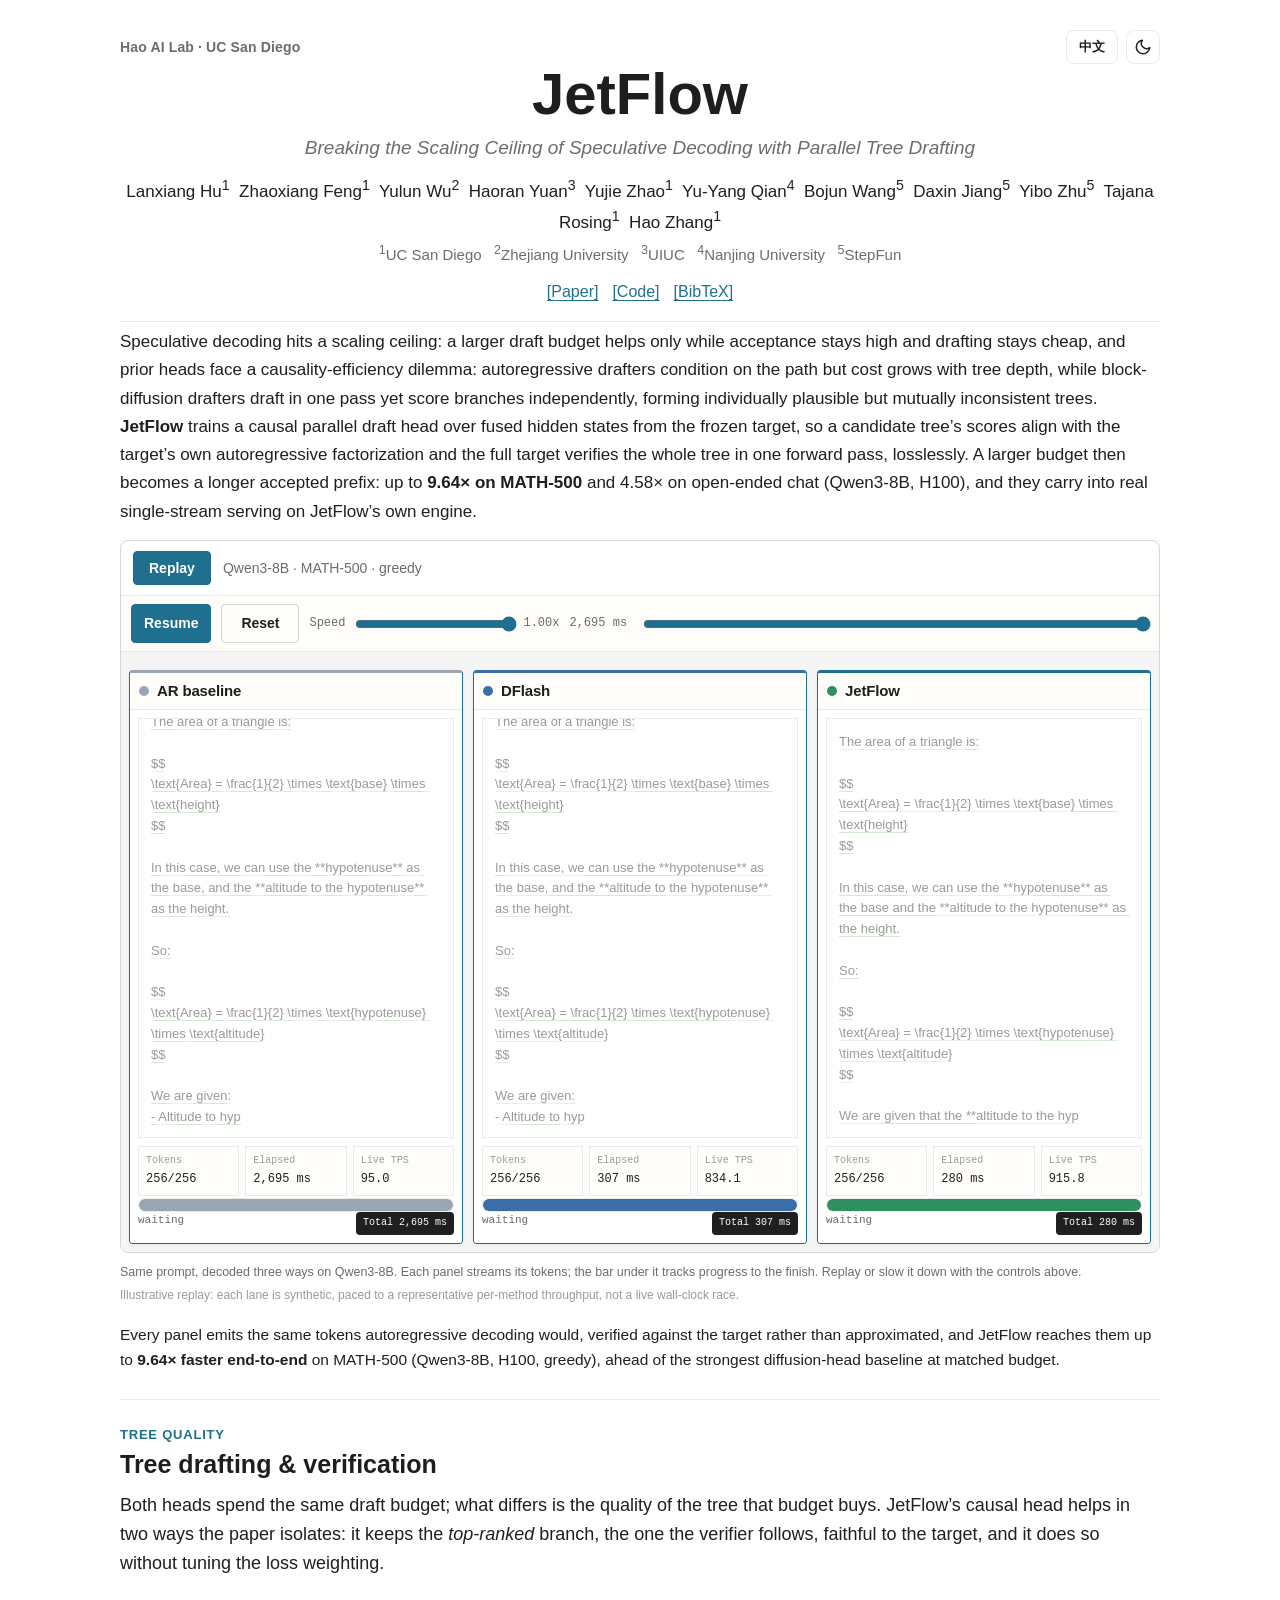
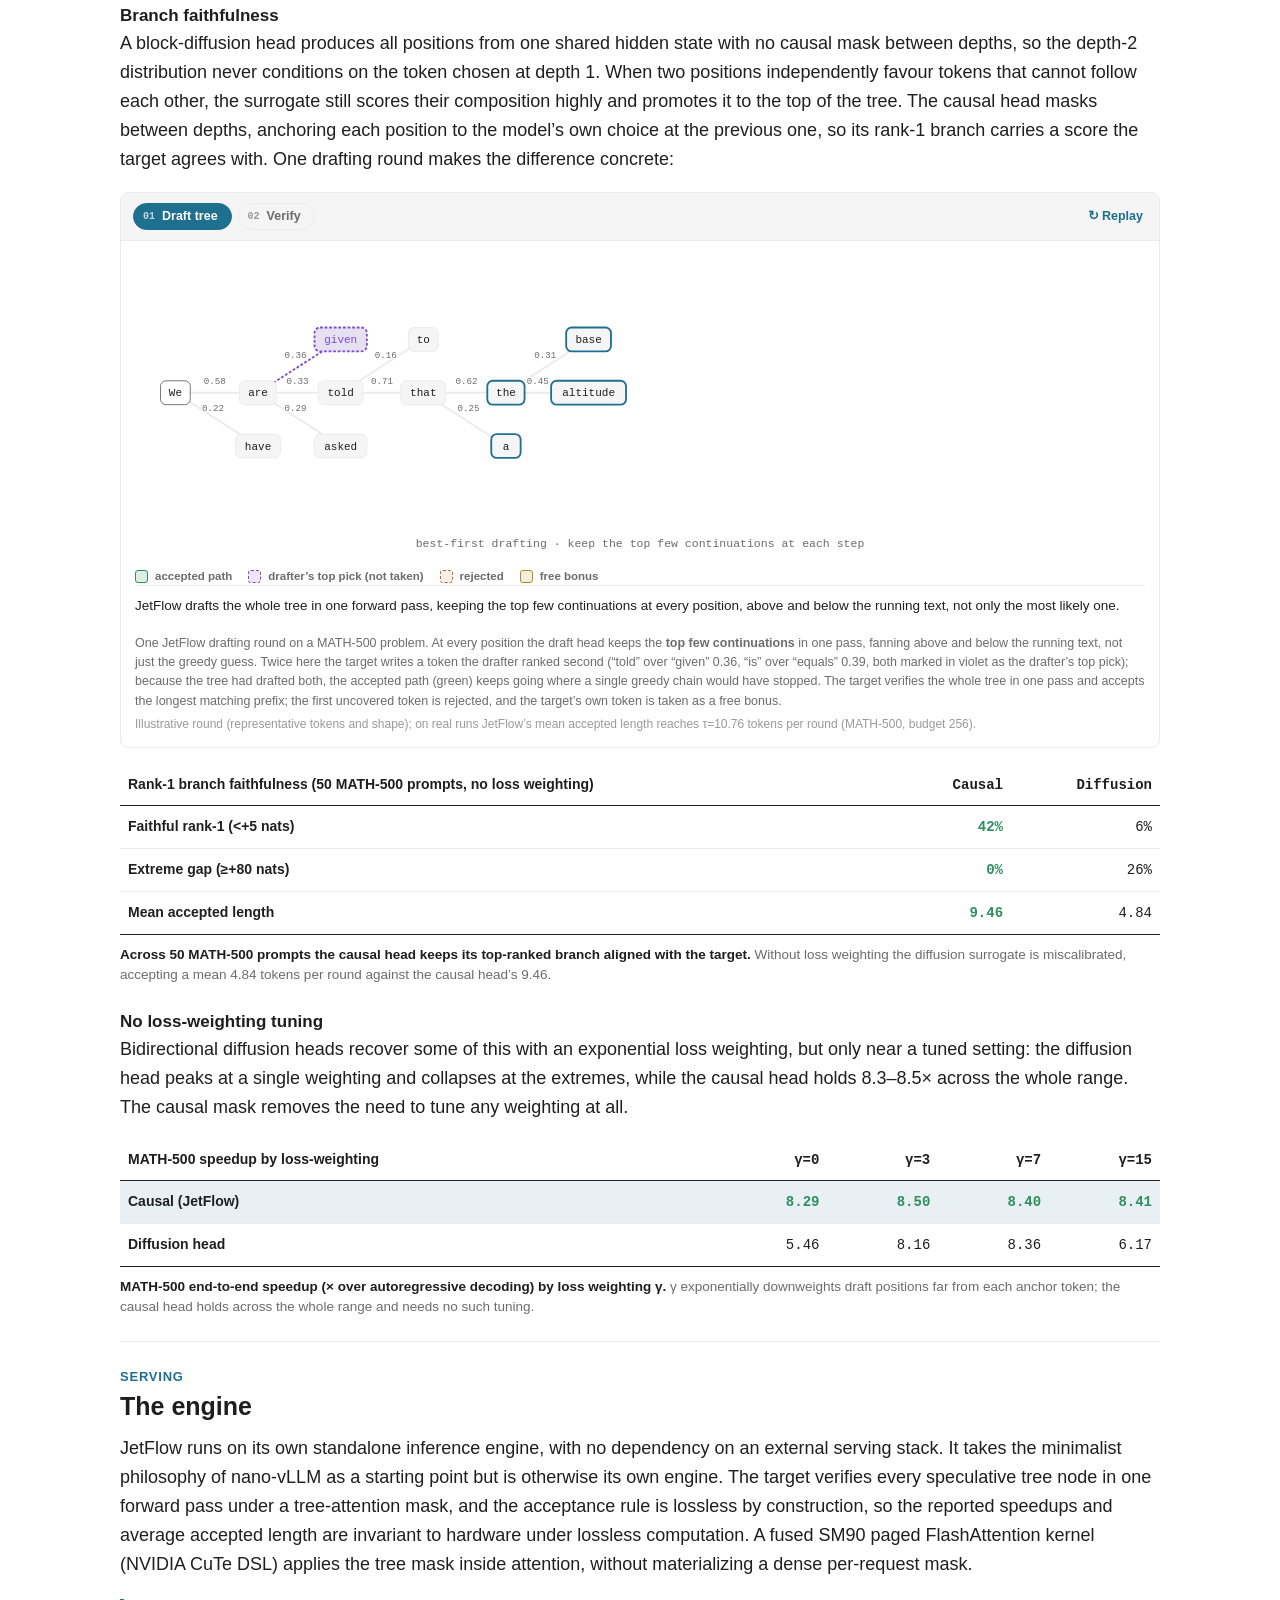
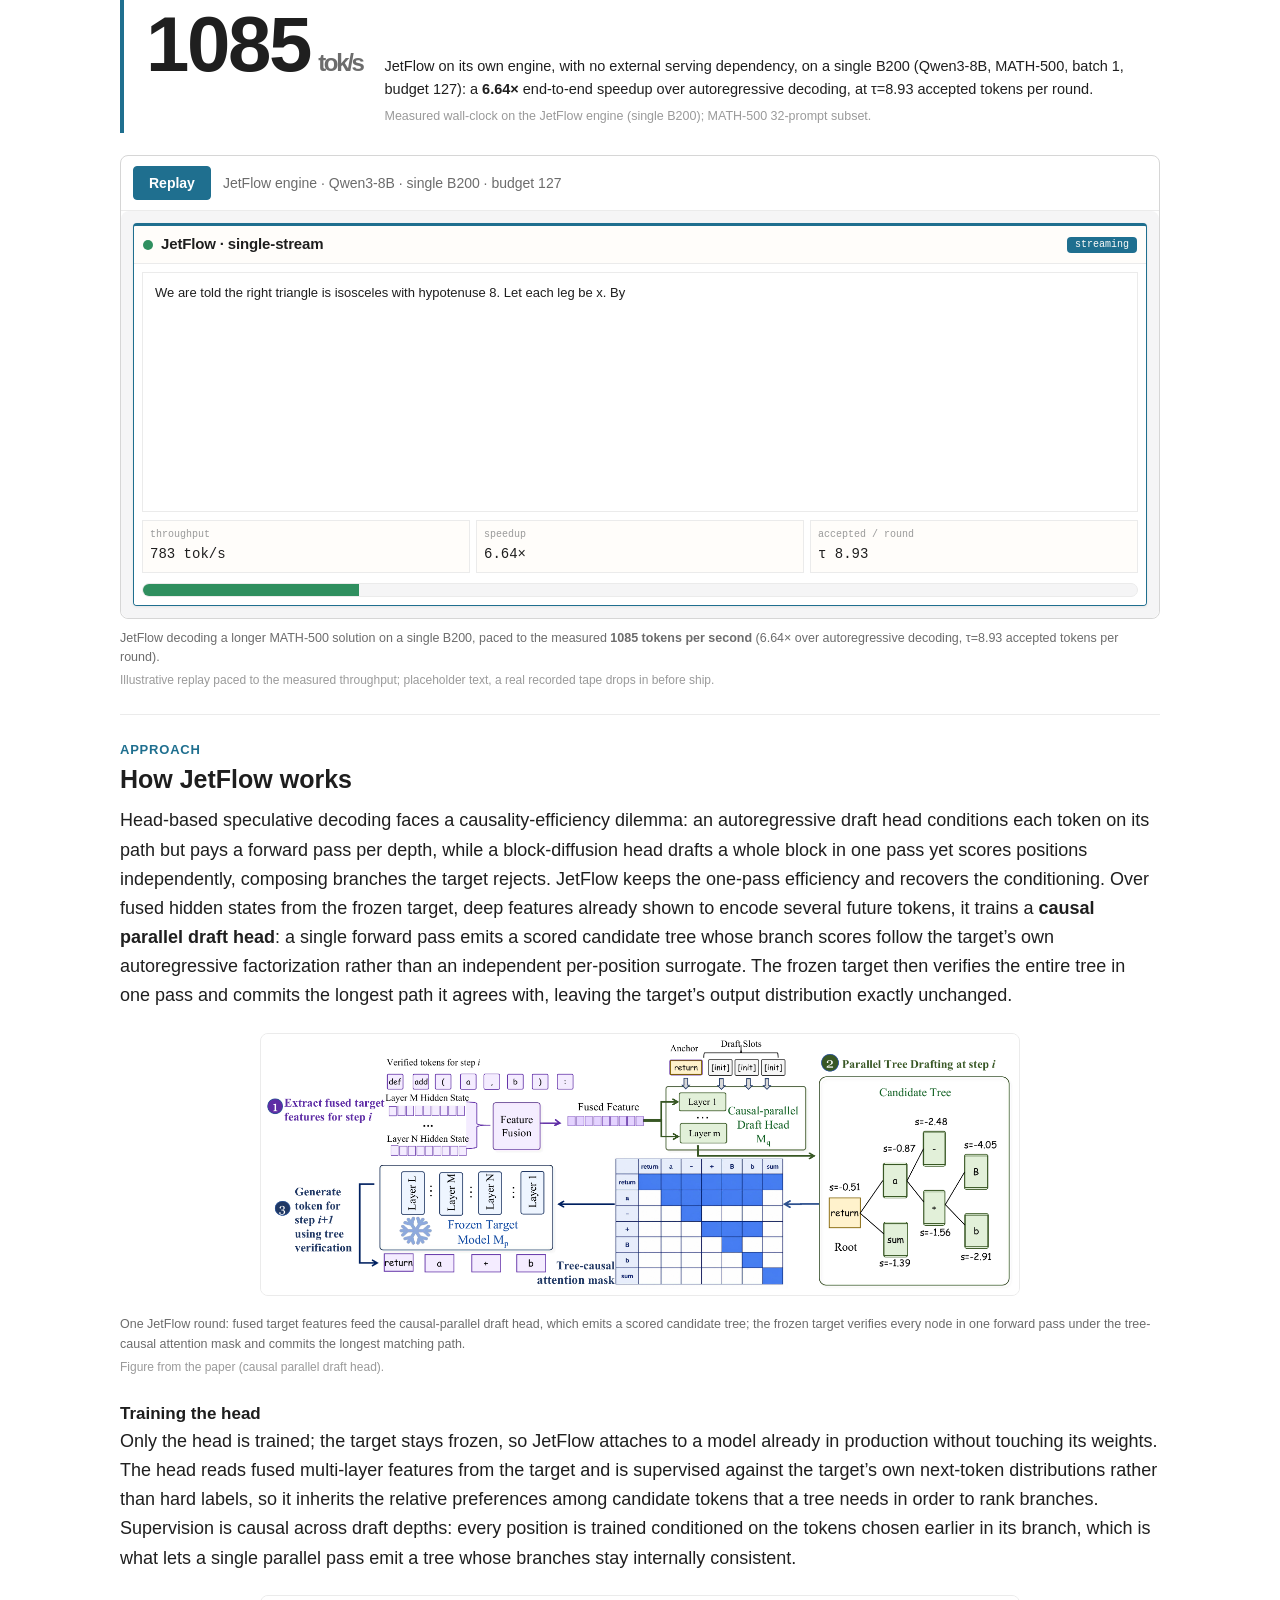
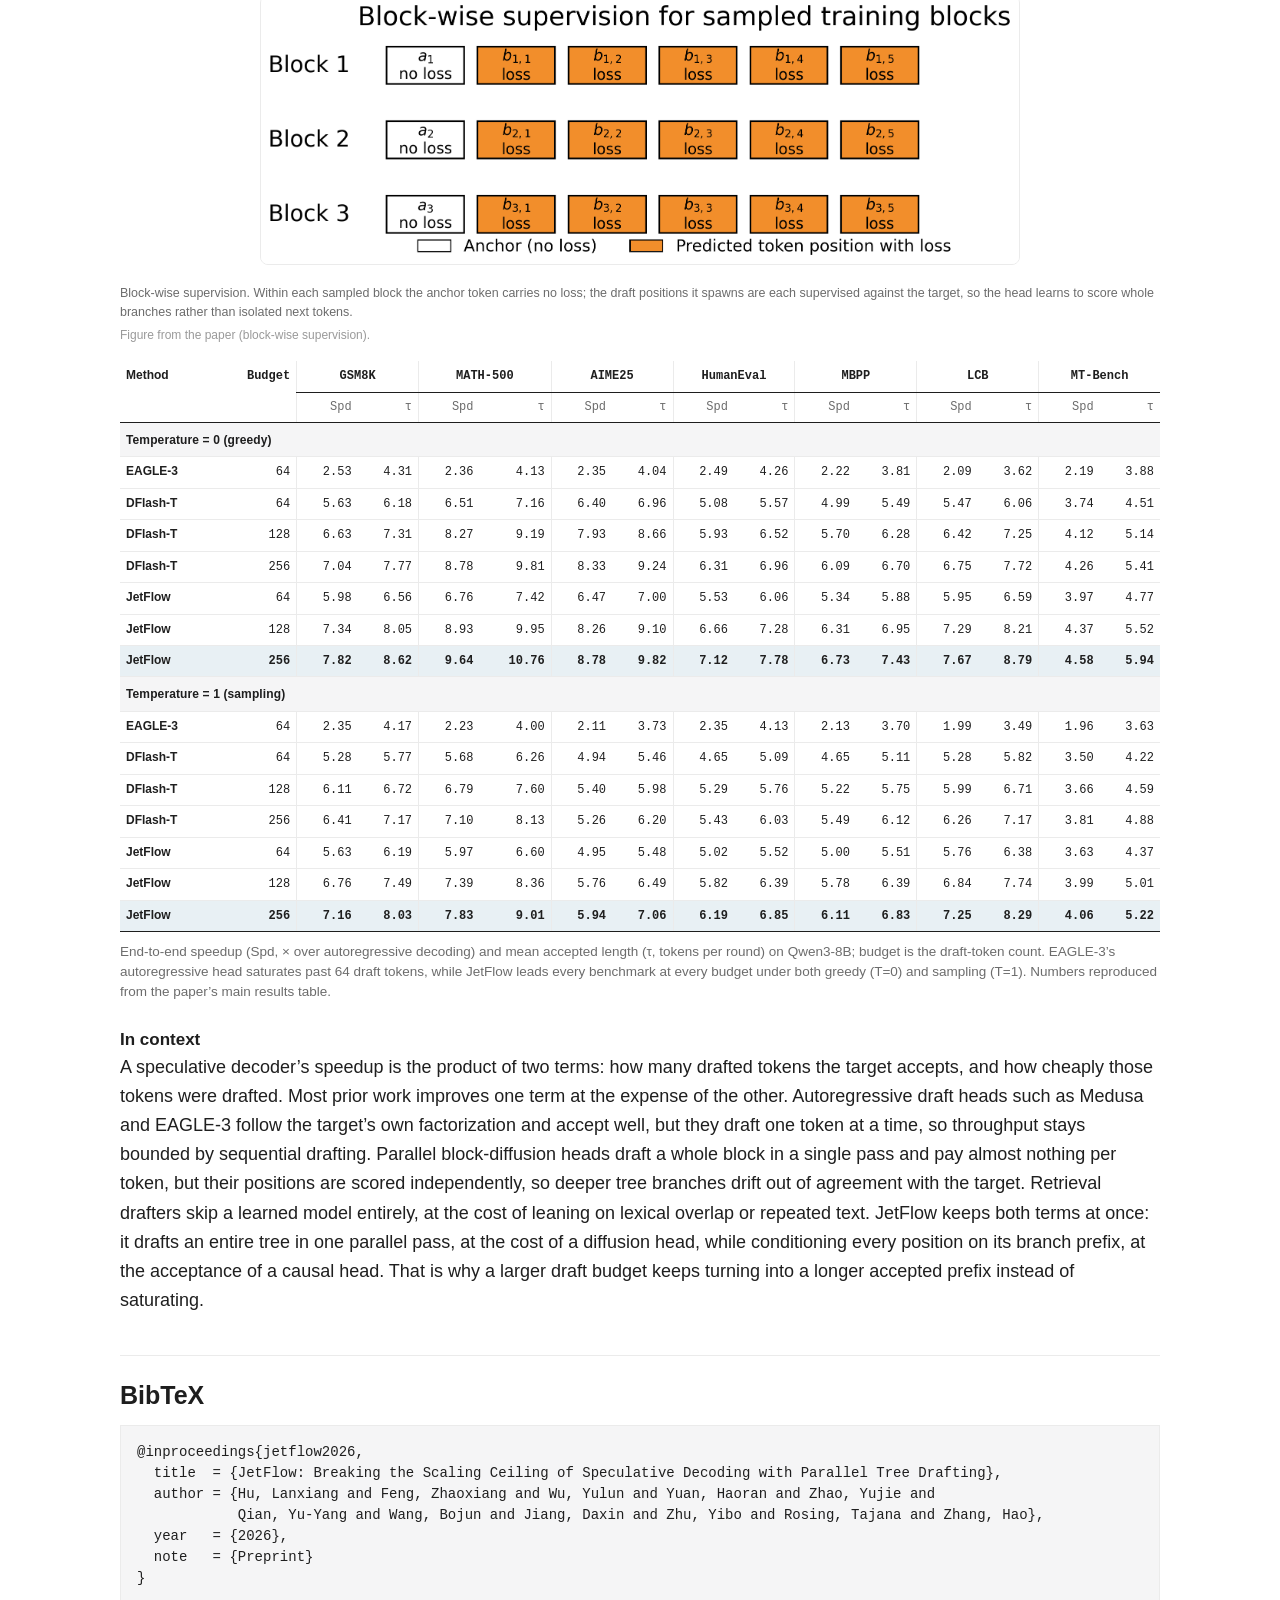
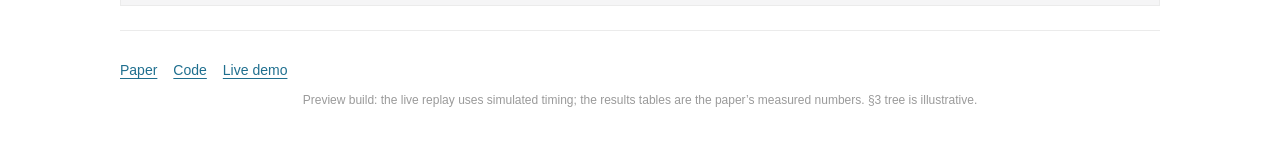
==== commit 2946e0ac: "Update JetFlow preview" ====
--- a/index.html
+++ b/index.html
@@ -19,10 +19,13 @@
   <main class="page" id="top">
     <div class="topbar">
       <a class="brand" href="https://haoailab.com/" title="Hao AI Lab @ UCSD">Hao AI Lab · UC San Diego</a>
-      <button id="theme-toggle" class="theme-toggle" type="button" aria-label="Toggle light/dark">
+      <div class="topbar-tools">
+        <a id="lang-toggle" class="lang-toggle" href="index.zh.html" aria-label="切换到中文">中文</a>
+        <button id="theme-toggle" class="theme-toggle" type="button" aria-label="Toggle light/dark">
         <svg id="moon" xmlns="http://www.w3.org/2000/svg" viewBox="0 0 24 24" fill="none" stroke="currentColor" stroke-width="2" stroke-linecap="round" stroke-linejoin="round"><path d="M21 12.79A9 9 0 1111.21 3 7 7 0 0021 12.79z"/></svg>
         <svg id="sun" xmlns="http://www.w3.org/2000/svg" viewBox="0 0 24 24" fill="none" stroke="currentColor" stroke-width="2" stroke-linecap="round" stroke-linejoin="round"><circle cx="12" cy="12" r="5"/><line x1="12" y1="1" x2="12" y2="3"/><line x1="12" y1="21" x2="12" y2="23"/><line x1="4.22" y1="4.22" x2="5.64" y2="5.64"/><line x1="18.36" y1="18.36" x2="19.78" y2="19.78"/><line x1="1" y1="12" x2="3" y2="12"/><line x1="21" y1="12" x2="23" y2="12"/><line x1="4.22" y1="19.78" x2="5.64" y2="18.36"/><line x1="18.36" y1="5.64" x2="19.78" y2="4.22"/></svg>
       </button>
+      </div>
     </div>
 
     <header class="paper-header">
@@ -93,6 +96,7 @@
         <figcaption class="cap">
           Same prompt, decoded three ways on Qwen3-8B. Each panel streams its tokens; the bar under it tracks
           progress to the finish. Replay or slow it down with the controls above.
+          <span class="src">Illustrative replay: each lane is synthetic, paced to a representative per-method throughput, not a live wall-clock race.</span>
         </figcaption>
       </figure>
       <p class="run-hud" data-run-hud hidden></p>
@@ -421,7 +425,7 @@
         "By the Pythagorean theorem, x^2 + x^2 = 8^2, so 2x^2 = 64 and x^2 = 32, giving x = 4√2. " +
         "The area of a right triangle is half the product of its legs, so the area is " +
         "(1/2)(4√2)(4√2) = (1/2)(32) = 16. Checking: 4√2 ≈ 5.657, and 5.657^2 ≈ 32, " +
-        "so 2(32) = 64 = 8^2 as required. Hence the area is 16 square units and the perimeter is 8 + 8√2.";
+        "so 2(32) = 64 = 8^2 as required. Hence the area is 16 square units.";
       var reduce = window.matchMedia("(prefers-reduced-motion: reduce)");
       var DUR = 7000, raf = null, t0 = null;
       function frame(ts) {
--- a/site.css
+++ b/site.css
@@ -1286,6 +1286,18 @@
 body.dark .theme-toggle #moon { display: none; }
 body.dark .theme-toggle #sun { display: inline; }
 
+/* language toggle (EN <-> 中文), sits beside the theme toggle */
+.topbar-tools { display: flex; align-items: center; gap: 8px; }
+.lang-toggle {
+  display: inline-flex; align-items: center; justify-content: center;
+  height: 34px; padding: 0 12px;
+  border: 1px solid var(--rule); border-radius: 8px;
+  background: var(--card); color: var(--ink);
+  font-family: var(--sans); font-size: 13px; font-weight: 600;
+  text-decoration: none; cursor: pointer;
+}
+.lang-toggle:hover { border-color: var(--accent); color: var(--accent); }
+
 /* ---- clearer headline number ---- */
 .headline-stat {
   background: transparent;
@@ -1672,3 +1684,21 @@
 }
 .engine-demo-figure .ed-stream { height: 240px; min-height: 240px; max-height: 240px; }
 .engine-demo-figure .ed-metrics .metric strong { font-size: 14px; }
+
+/* ============================================================
+   Dark-mode skin for the live demos. The race lanes + the engine
+   replay use a deliberately-light "document card" skin with
+   hardcoded white backgrounds, so they stayed light in dark mode
+   while the rest of the page (and the §3 tree canvas) flipped.
+   Re-skin the demo interior to the dark palette under body.dark.
+   ============================================================ */
+body.dark .player-shell .lane-card { background: var(--card); border-color: var(--rule); box-shadow: none; }
+body.dark .player-shell .lane-card.leader { border-color: var(--accent); }
+body.dark .player-shell .terminal-chrome { background: var(--paper-soft); border-bottom-color: var(--rule); }
+body.dark .player-shell .terminal-body { background: var(--card); }
+body.dark .player-shell .stream-text { background: var(--paper); border-color: var(--rule); }
+body.dark .player-shell .stream-burst.is-linked { background: rgba(92, 192, 144, 0.12); }
+body.dark .player-shell .metric { background: var(--paper-soft); border-color: var(--rule); }
+body.dark .player-shell .progress-track { background: var(--paper); border-color: var(--rule); }
+body.dark .player-shell .controls { background: var(--card); border-bottom-color: var(--rule); }
+body.dark .player-shell .lane-foot .finish-badge { background: var(--accent); color: #fff; }
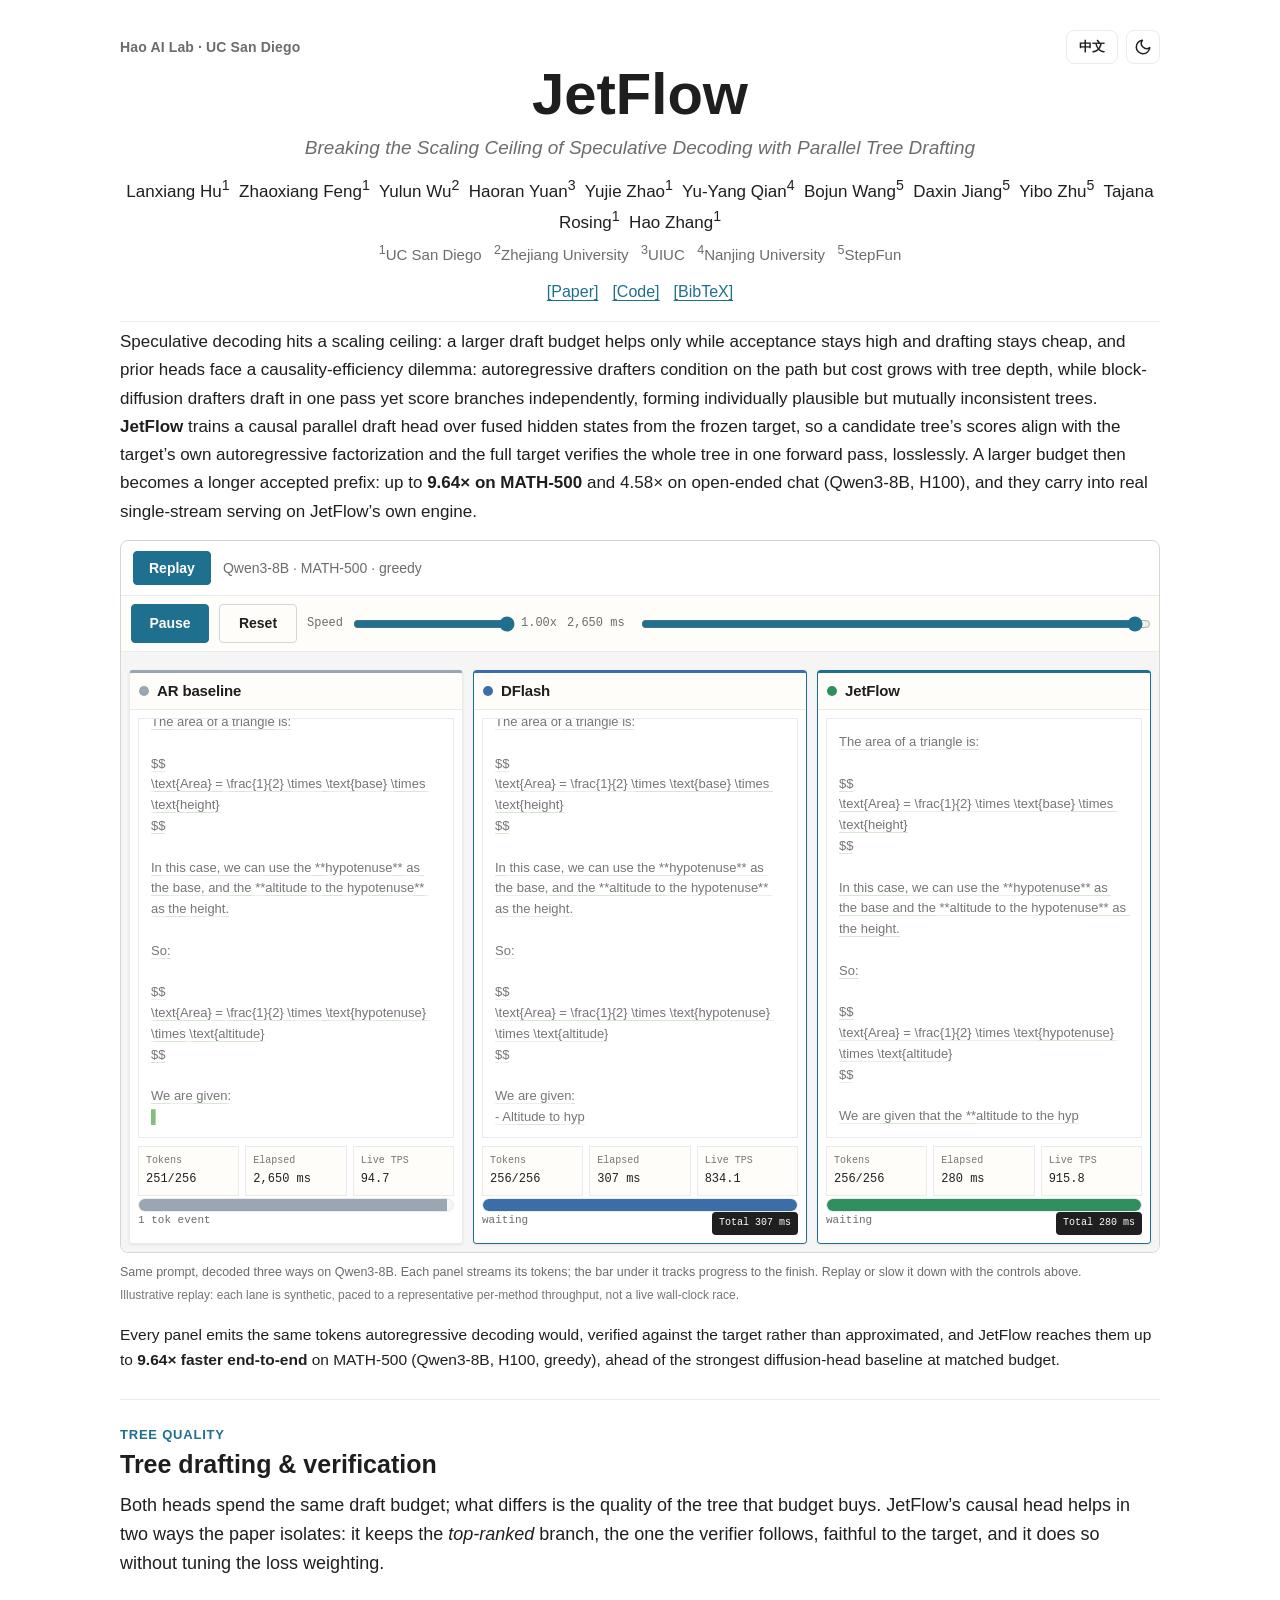
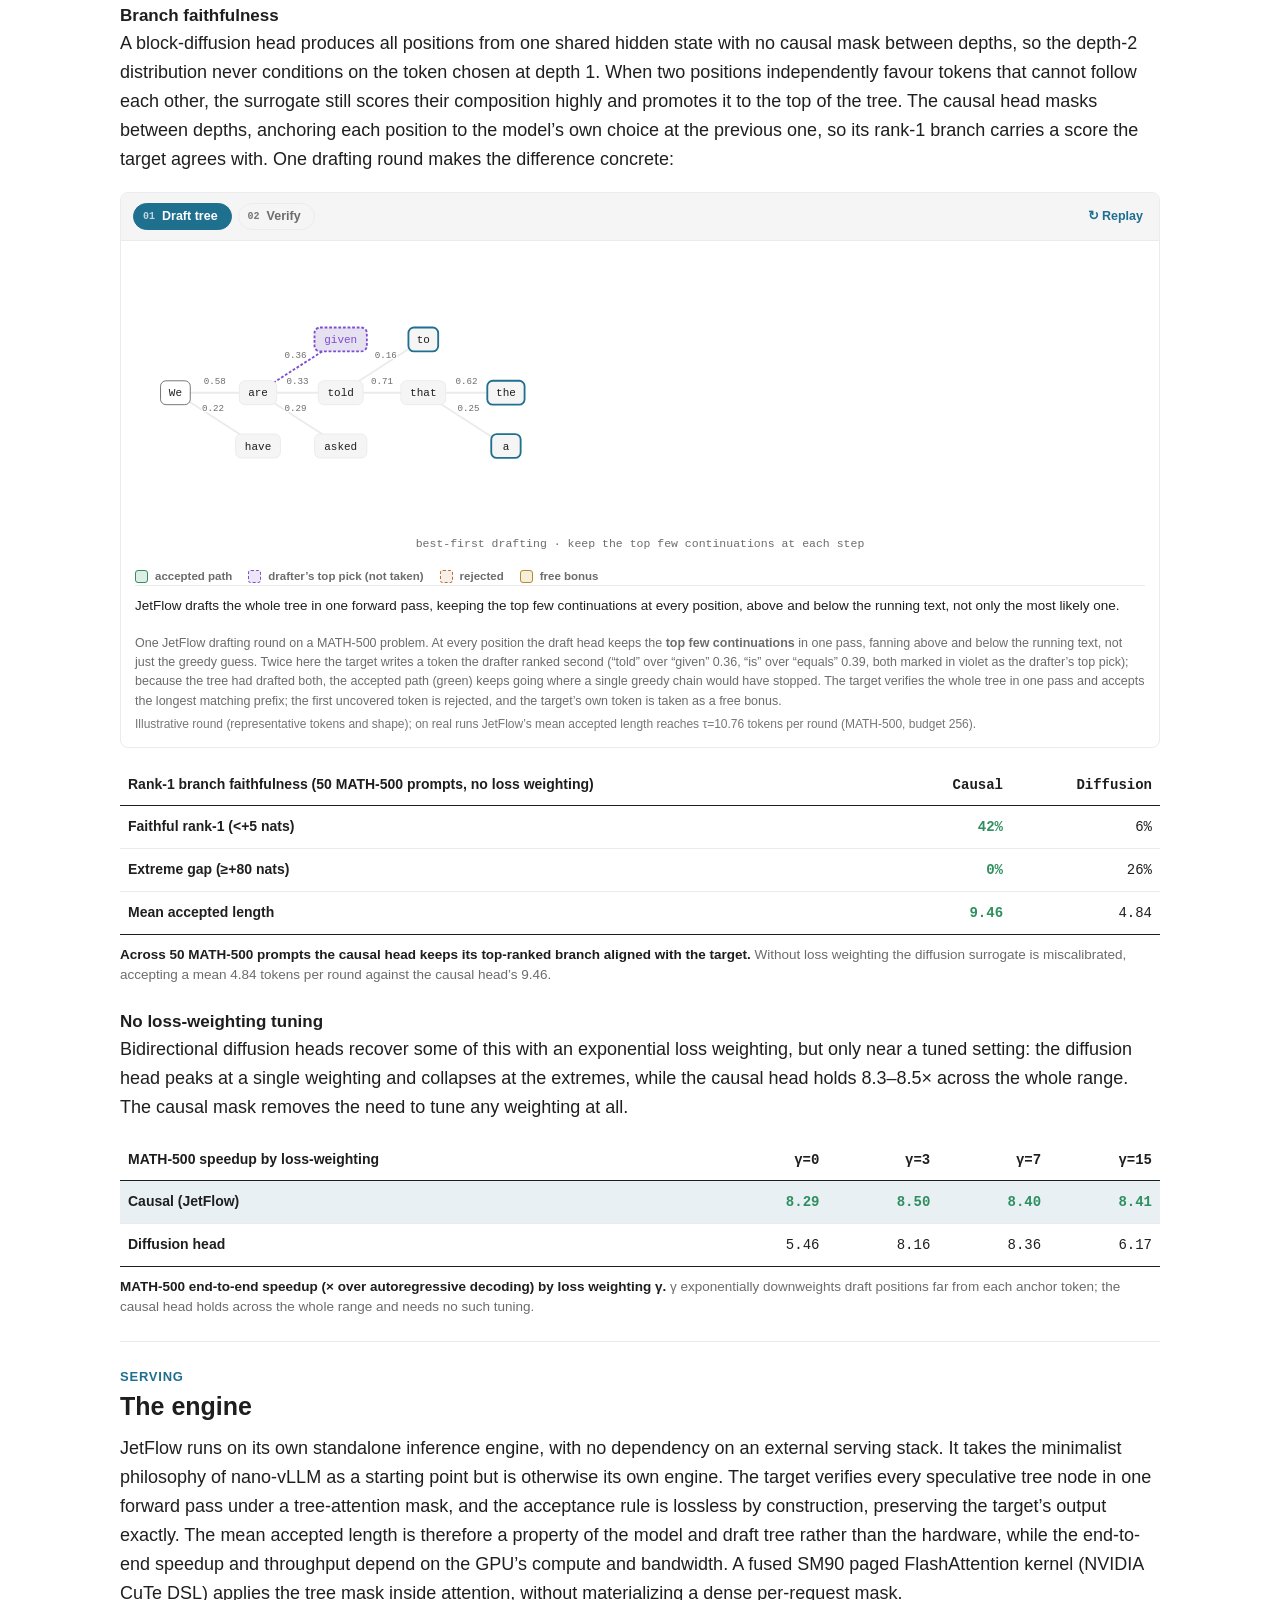
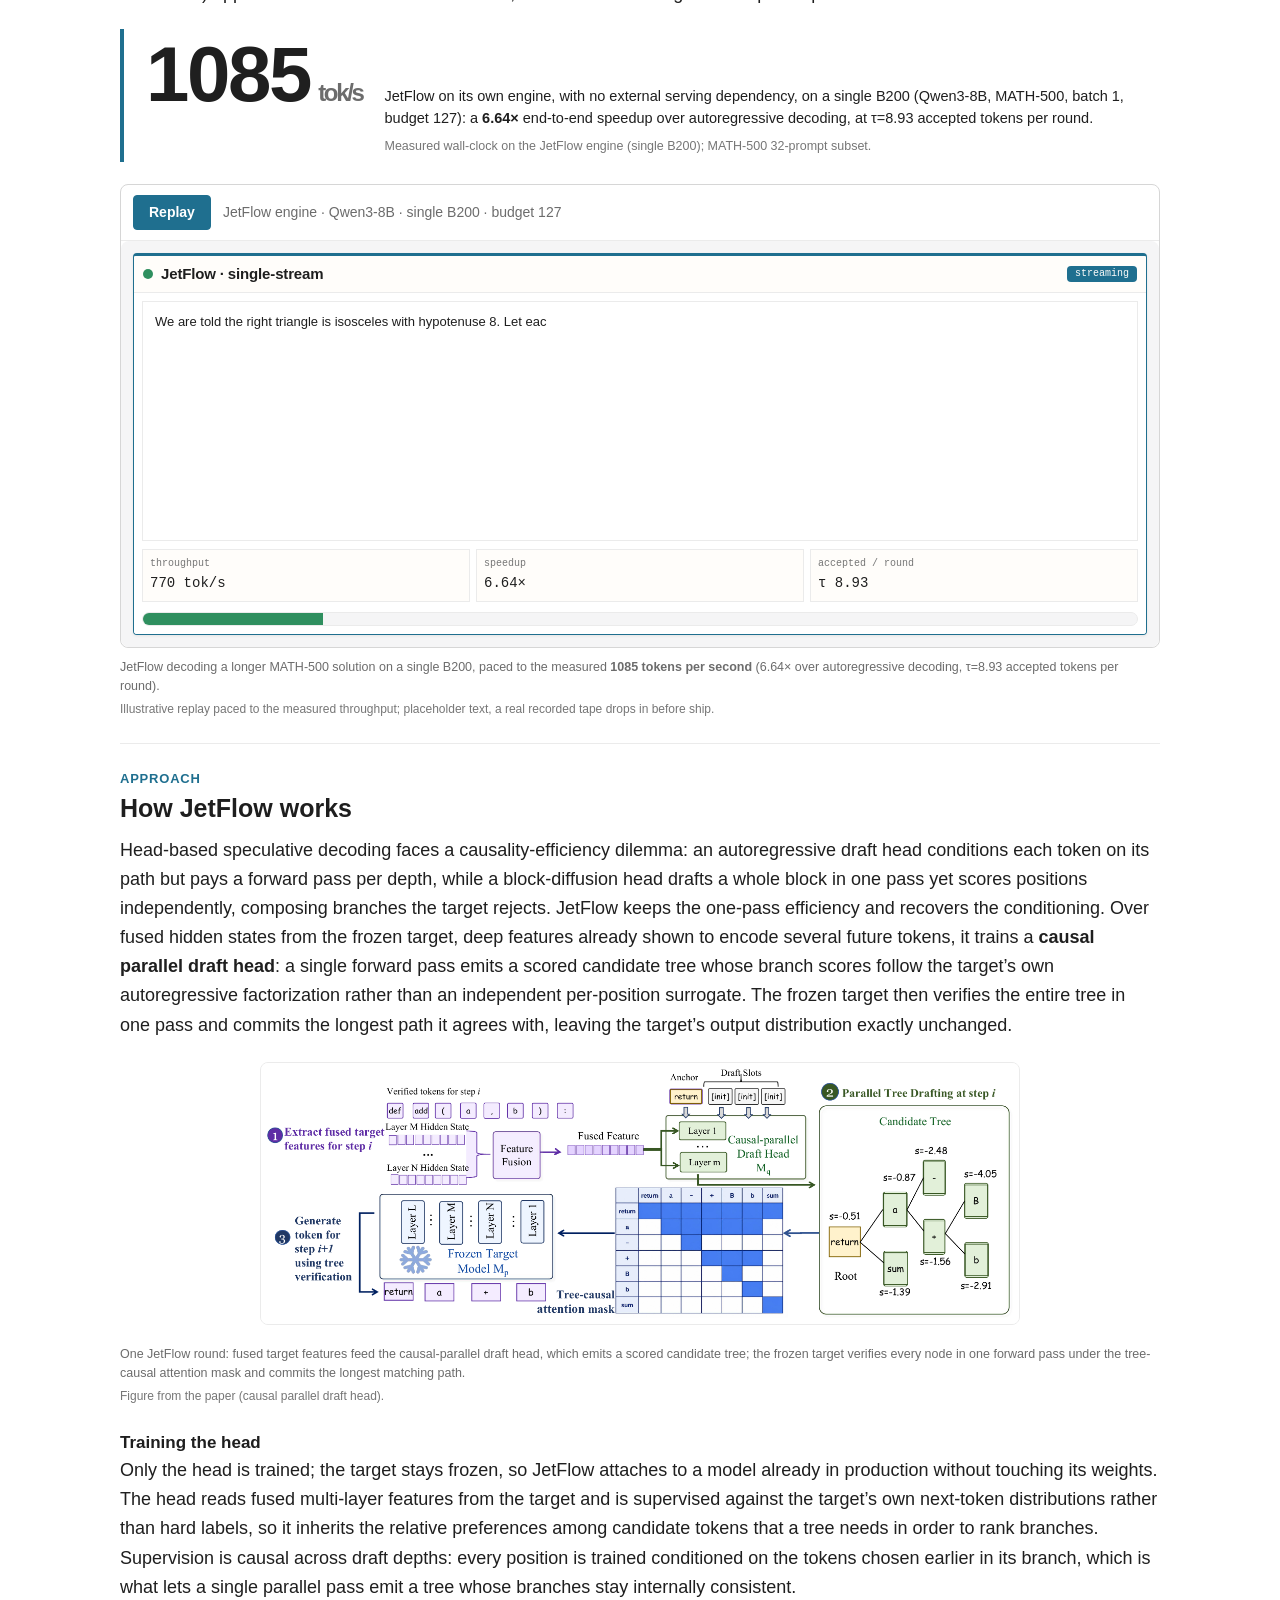
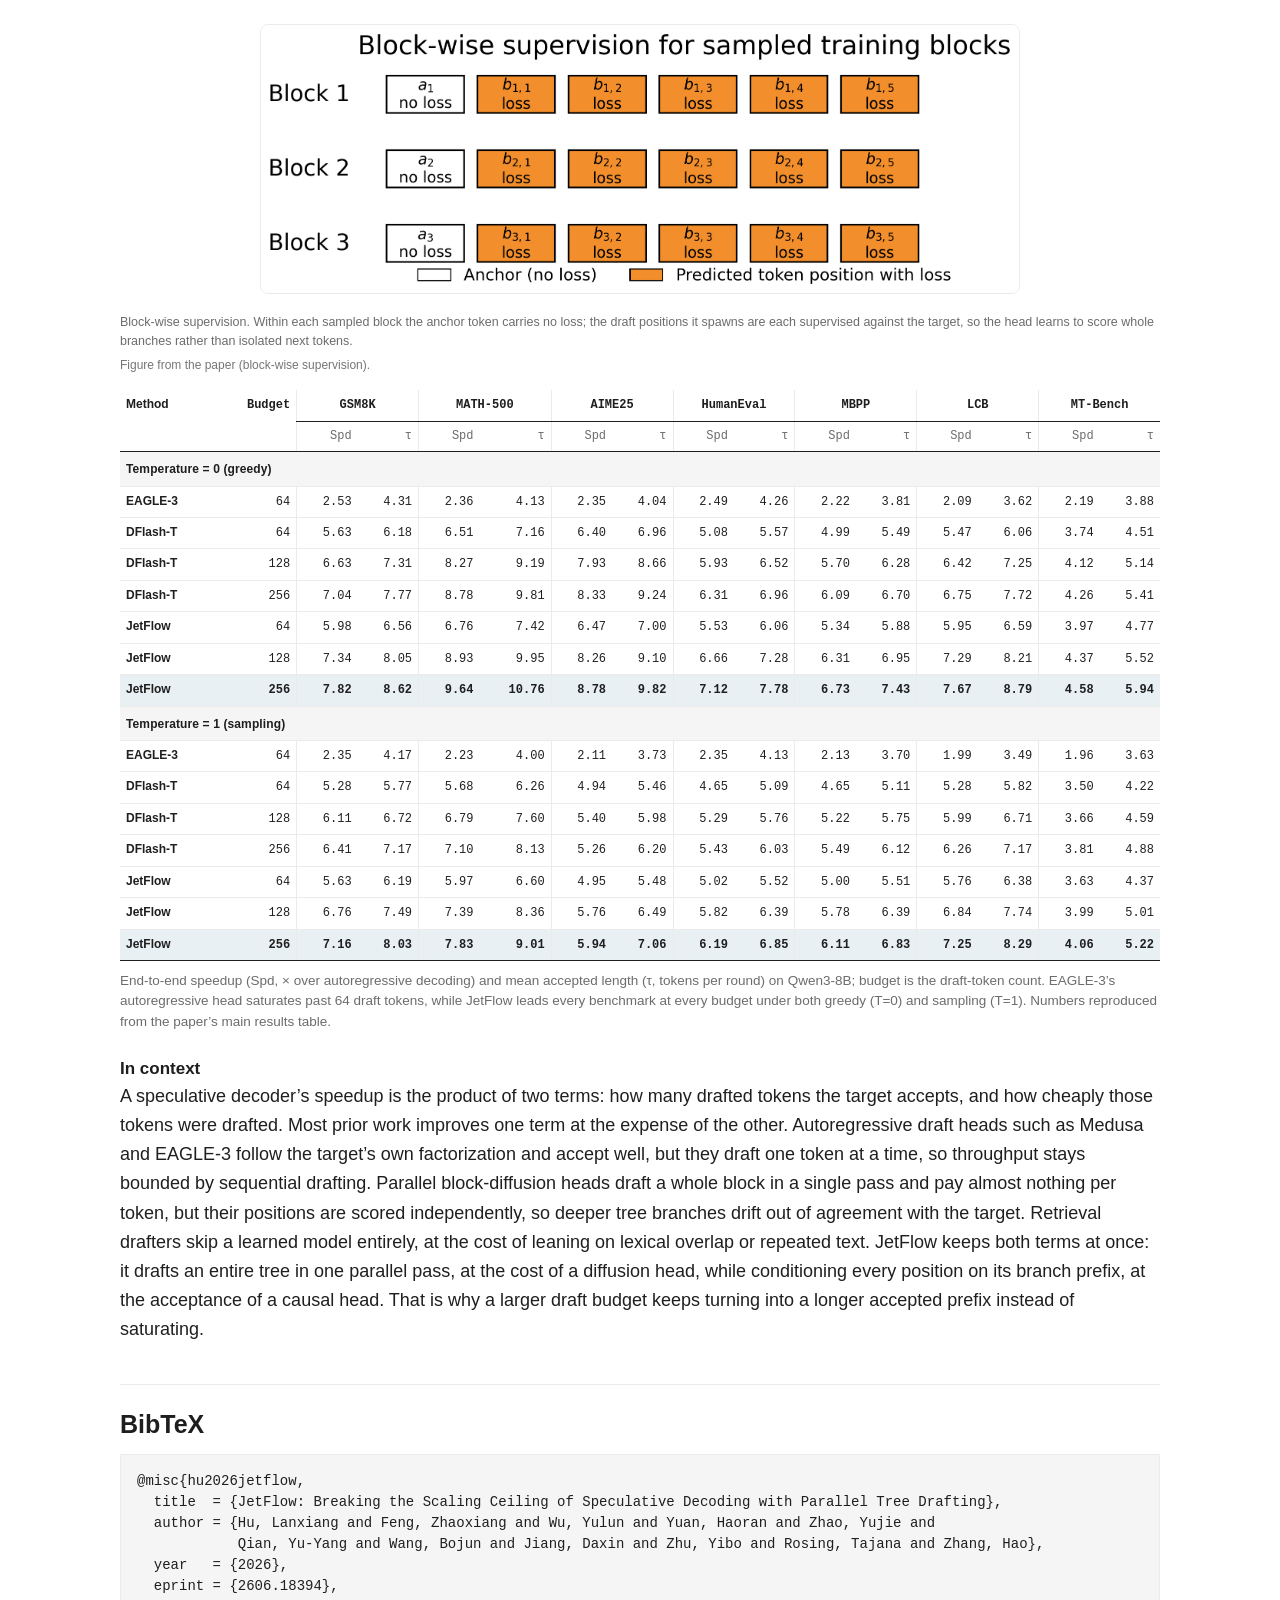
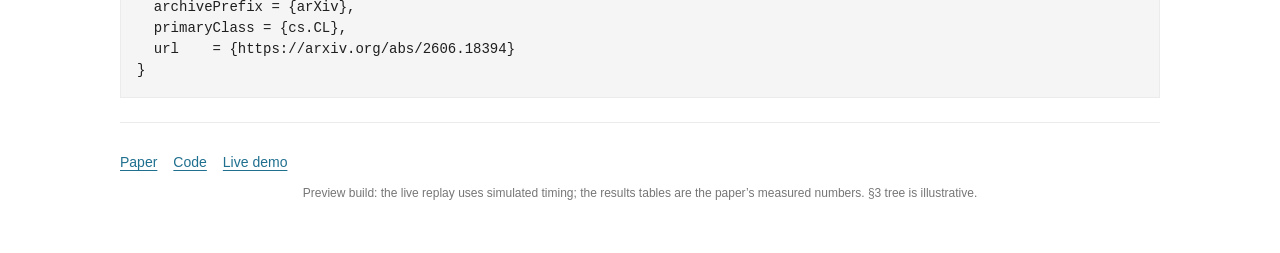
==== commit 0a14f157: "Update JetFlow preview" ====
--- a/index.html
+++ b/index.html
@@ -6,13 +6,17 @@
   <meta name="color-scheme" content="light dark">
   <title>JetFlow: Parallel Tree Drafting</title>
   <meta name="description" content="JetFlow: Breaking the Scaling Ceiling of Speculative Decoding with Parallel Tree Drafting. Live decoding replay + results from the paper.">
+  <link rel="alternate" hreflang="en" href="index.html">
+  <link rel="alternate" hreflang="zh-CN" href="index.zh.html">
   <link rel="stylesheet" href="site.css">
 </head>
 <body>
   <script>
     (function () {
-      // default to light (white); only honour an explicit user toggle
-      if (localStorage.getItem("jf-theme") === "dark") document.body.classList.add("dark");
+      // honour an explicit user choice; otherwise follow the OS colour scheme
+      var stored = localStorage.getItem("jf-theme");
+      var osDark = window.matchMedia && window.matchMedia("(prefers-color-scheme: dark)").matches;
+      if (stored === "dark" || (!stored && osDark)) document.body.classList.add("dark");
     })();
   </script>
 
@@ -21,7 +25,7 @@
       <a class="brand" href="https://haoailab.com/" title="Hao AI Lab @ UCSD">Hao AI Lab · UC San Diego</a>
       <div class="topbar-tools">
         <a id="lang-toggle" class="lang-toggle" href="index.zh.html" aria-label="切换到中文">中文</a>
-        <button id="theme-toggle" class="theme-toggle" type="button" aria-label="Toggle light/dark">
+        <button id="theme-toggle" class="theme-toggle" type="button" aria-label="Toggle light/dark" aria-pressed="false">
         <svg id="moon" xmlns="http://www.w3.org/2000/svg" viewBox="0 0 24 24" fill="none" stroke="currentColor" stroke-width="2" stroke-linecap="round" stroke-linejoin="round"><path d="M21 12.79A9 9 0 1111.21 3 7 7 0 0021 12.79z"/></svg>
         <svg id="sun" xmlns="http://www.w3.org/2000/svg" viewBox="0 0 24 24" fill="none" stroke="currentColor" stroke-width="2" stroke-linecap="round" stroke-linejoin="round"><circle cx="12" cy="12" r="5"/><line x1="12" y1="1" x2="12" y2="3"/><line x1="12" y1="21" x2="12" y2="23"/><line x1="4.22" y1="4.22" x2="5.64" y2="5.64"/><line x1="18.36" y1="18.36" x2="19.78" y2="19.78"/><line x1="1" y1="12" x2="3" y2="12"/><line x1="21" y1="12" x2="23" y2="12"/><line x1="4.22" y1="19.78" x2="5.64" y2="18.36"/><line x1="18.36" y1="5.64" x2="19.78" y2="4.22"/></svg>
       </button>
@@ -36,8 +40,8 @@
       </p>
       <p class="affiliations"><sup>1</sup>UC San Diego &nbsp; <sup>2</sup>Zhejiang University &nbsp; <sup>3</sup>UIUC &nbsp; <sup>4</sup>Nanjing University &nbsp; <sup>5</sup>StepFun</p>
       <nav class="resource-links" aria-label="Project resources">
-        <a href="#">[Paper]</a>
-        <a href="https://github.com/snyhlxde1/parallel-tree-decoding">[Code]</a>
+        <a href="https://arxiv.org/abs/2606.18394">[Paper]</a>
+        <a href="https://github.com/hao-ai-lab/JetFlow">[Code]</a>
         <a href="#bibtex">[BibTeX]</a>
       </nav>
     </header>
@@ -197,9 +201,11 @@
         JetFlow runs on its own standalone inference engine, with no dependency on an external serving stack. It
         takes the minimalist philosophy of nano-vLLM as a starting point but is otherwise its own engine. The
         target verifies every speculative tree node in one forward pass under a tree-attention mask, and the
-        acceptance rule is lossless by construction, so the reported speedups and average accepted length are
-        invariant to hardware under lossless computation. A fused SM90 paged FlashAttention kernel (NVIDIA CuTe
-        DSL) applies the tree mask inside attention, without materializing a dense per-request mask.
+        acceptance rule is lossless by construction, preserving the target&rsquo;s output exactly. The mean
+        accepted length is therefore a property of the model and draft tree rather than the hardware, while the
+        end-to-end speedup and throughput depend on the GPU&rsquo;s compute and bandwidth. A fused SM90 paged
+        FlashAttention kernel (NVIDIA CuTe DSL) applies the tree mask inside attention, without materializing a
+        dense per-request mask.
       </p>
 
       <div class="hero-tps">
@@ -340,18 +346,21 @@
     <!-- ===================== BIBTEX ===================== -->
     <section class="section bib-section" id="bibtex">
       <h2>BibTeX</h2>
-      <pre><code>@inproceedings{jetflow2026,
+      <pre><code>@misc{hu2026jetflow,
   title  = {JetFlow: Breaking the Scaling Ceiling of Speculative Decoding with Parallel Tree Drafting},
   author = {Hu, Lanxiang and Feng, Zhaoxiang and Wu, Yulun and Yuan, Haoran and Zhao, Yujie and
             Qian, Yu-Yang and Wang, Bojun and Jiang, Daxin and Zhu, Yibo and Rosing, Tajana and Zhang, Hao},
   year   = {2026},
-  note   = {Preprint}
+  eprint = {2606.18394},
+  archivePrefix = {arXiv},
+  primaryClass = {cs.CL},
+  url    = {https://arxiv.org/abs/2606.18394}
 }</code></pre>
     </section>
 
     <footer class="footer">
-      <a href="#">Paper</a>
-      <a href="https://github.com/snyhlxde1/parallel-tree-decoding">Code</a>
+      <a href="https://arxiv.org/abs/2606.18394">Paper</a>
+      <a href="https://github.com/hao-ai-lab/JetFlow">Code</a>
       <a href="#demo">Live demo</a>
     </footer>
       <p class="preview-note" style="text-align:center; font:12px/1.6 var(--sans); color:var(--faint); margin:10px 0 0;">Preview build: the live replay uses simulated timing; the results tables are the paper’s measured numbers. §3 tree is illustrative.</p>
@@ -359,7 +368,8 @@
   </main>
 
   <script>
-    window.PTD_DEMO_AUTOSTART = true;   /* demo autoplays on load */
+    /* autoplay on load, unless the visitor asked for reduced motion */
+    window.PTD_DEMO_AUTOSTART = !(window.matchMedia && window.matchMedia("(prefers-reduced-motion: reduce)").matches);
     window.PTD_DEMO_LANES = window.PTD_DEMO_LANES || [];
   </script>
   <script src="lane_ar_hf.js"></script>
@@ -400,9 +410,12 @@
     (function () {
       var btn = document.getElementById("theme-toggle");
       if (!btn) return;
+      var sync = function () { btn.setAttribute("aria-pressed", document.body.classList.contains("dark") ? "true" : "false"); };
+      sync();
       btn.addEventListener("click", function () {
         document.body.classList.toggle("dark");
         localStorage.setItem("jf-theme", document.body.classList.contains("dark") ? "dark" : "light");
+        sync();
       });
     })();
   </script>
--- a/site.css
+++ b/site.css
@@ -8,7 +8,7 @@
   --ink: #1f1f1f;          /* body text (PaperMod --content) */
   --primary: #1e1e1e;      /* headings (PaperMod --primary) */
   --muted: #6c6c6c;        /* PaperMod --secondary */
-  --faint: #9a9a9a;
+  --faint: #767676;        /* AA contrast (4.5:1 on white) for source/honesty notes */
   --rule: #ebebeb;         /* PaperMod --border */
   --rule-strong: #d6d6d6;  /* PaperMod --tertiary */
   --accent: #1f6f8f;       /* one restrained teal accent (links / active tabs) */
@@ -27,8 +27,8 @@
   --scope-warn: #d7aa5d;
   --scope-bad: #d47a72;
   /* PaperMod is all system-sans; --serif aliases the same stack (no web fonts) */
-  --sans: -apple-system, BlinkMacSystemFont, "Segoe UI", Roboto, Oxygen, Ubuntu, Cantarell, "Open Sans", "Helvetica Neue", sans-serif;
-  --serif: -apple-system, BlinkMacSystemFont, "Segoe UI", Roboto, Oxygen, Ubuntu, Cantarell, "Open Sans", "Helvetica Neue", sans-serif;
+  --sans: -apple-system, BlinkMacSystemFont, "Segoe UI", Roboto, Oxygen, Ubuntu, Cantarell, "Open Sans", "Helvetica Neue", "PingFang SC", "Hiragino Sans GB", "Microsoft YaHei", "Noto Sans CJK SC", sans-serif;
+  --serif: -apple-system, BlinkMacSystemFont, "Segoe UI", Roboto, Oxygen, Ubuntu, Cantarell, "Open Sans", "Helvetica Neue", "PingFang SC", "Hiragino Sans GB", "Microsoft YaHei", "Noto Sans CJK SC", sans-serif;
   --mono: ui-monospace, "SF Mono", Menlo, Monaco, "Cascadia Code", "Roboto Mono", monospace;
   --maxw: 1040px;     /* ONE width shared by the demo, text, and tables */
   --measure: 1040px;  /* text shares the demo width (no breakout) */
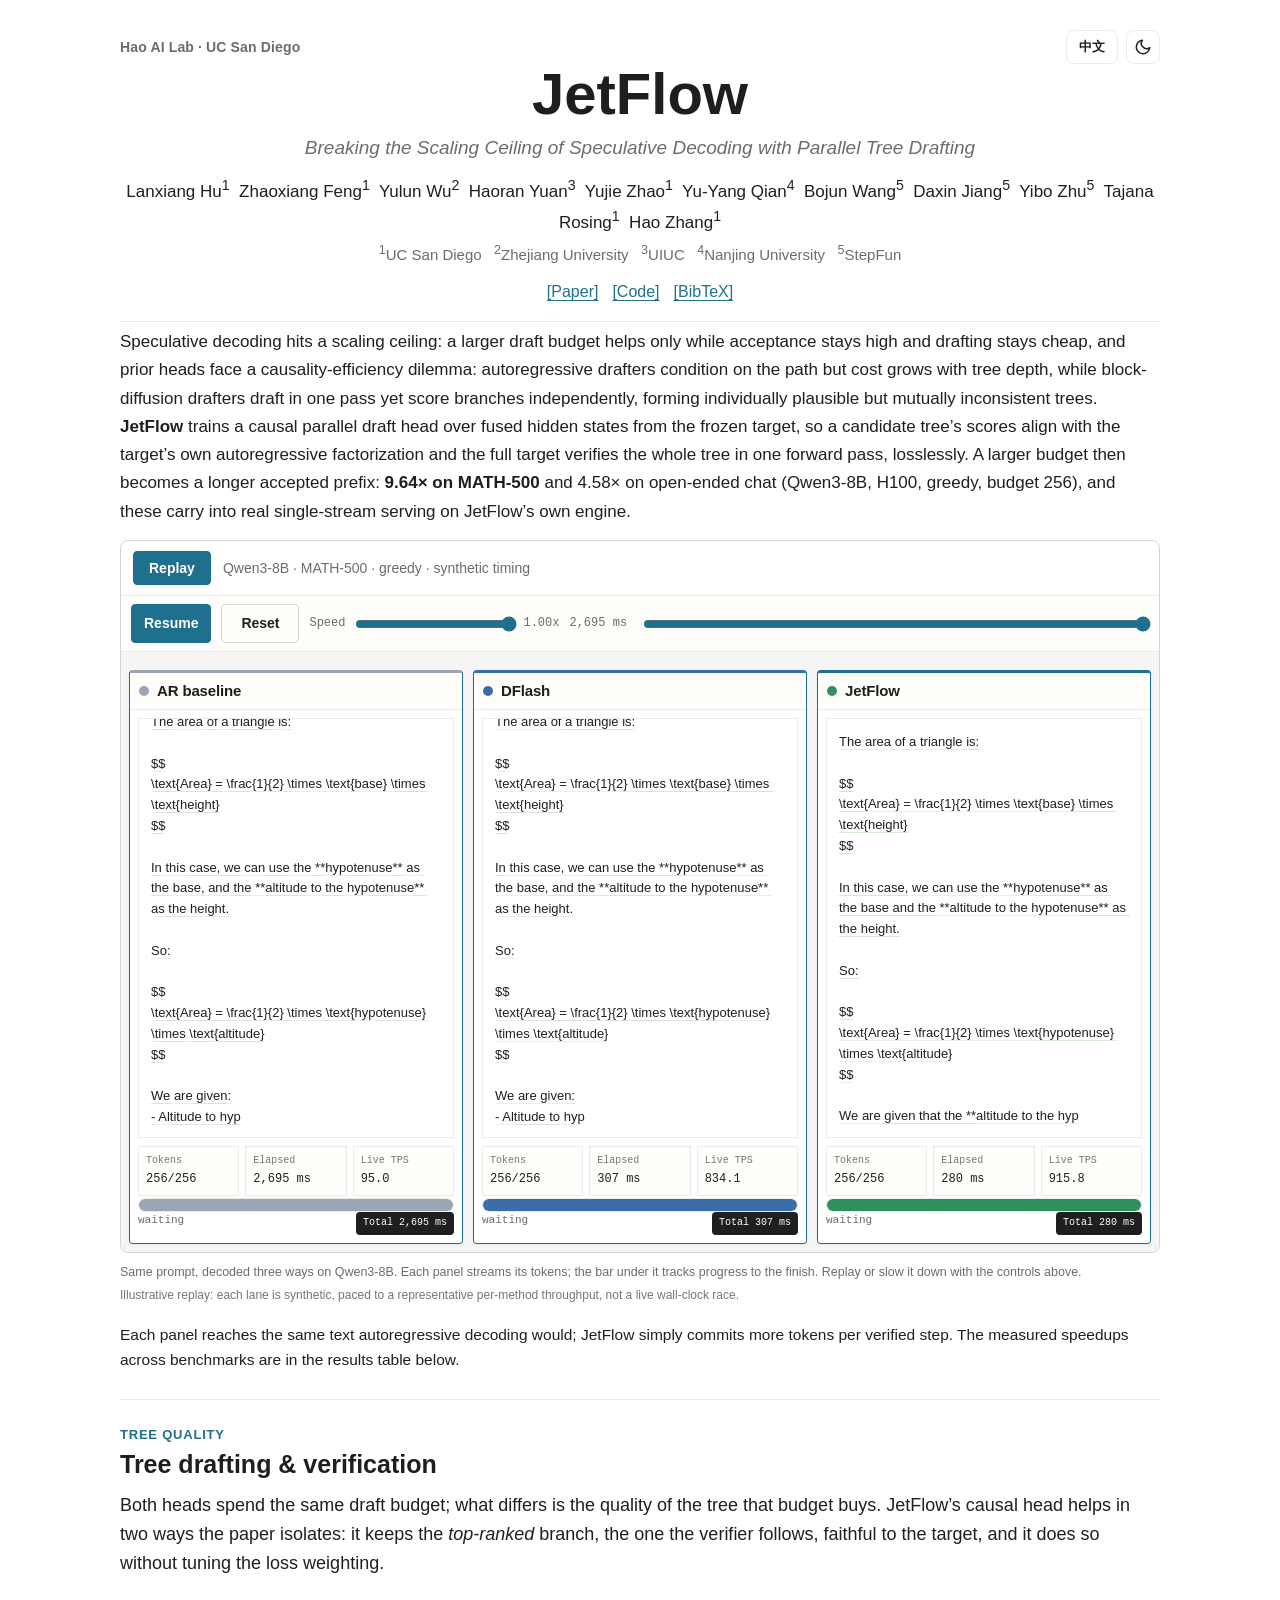
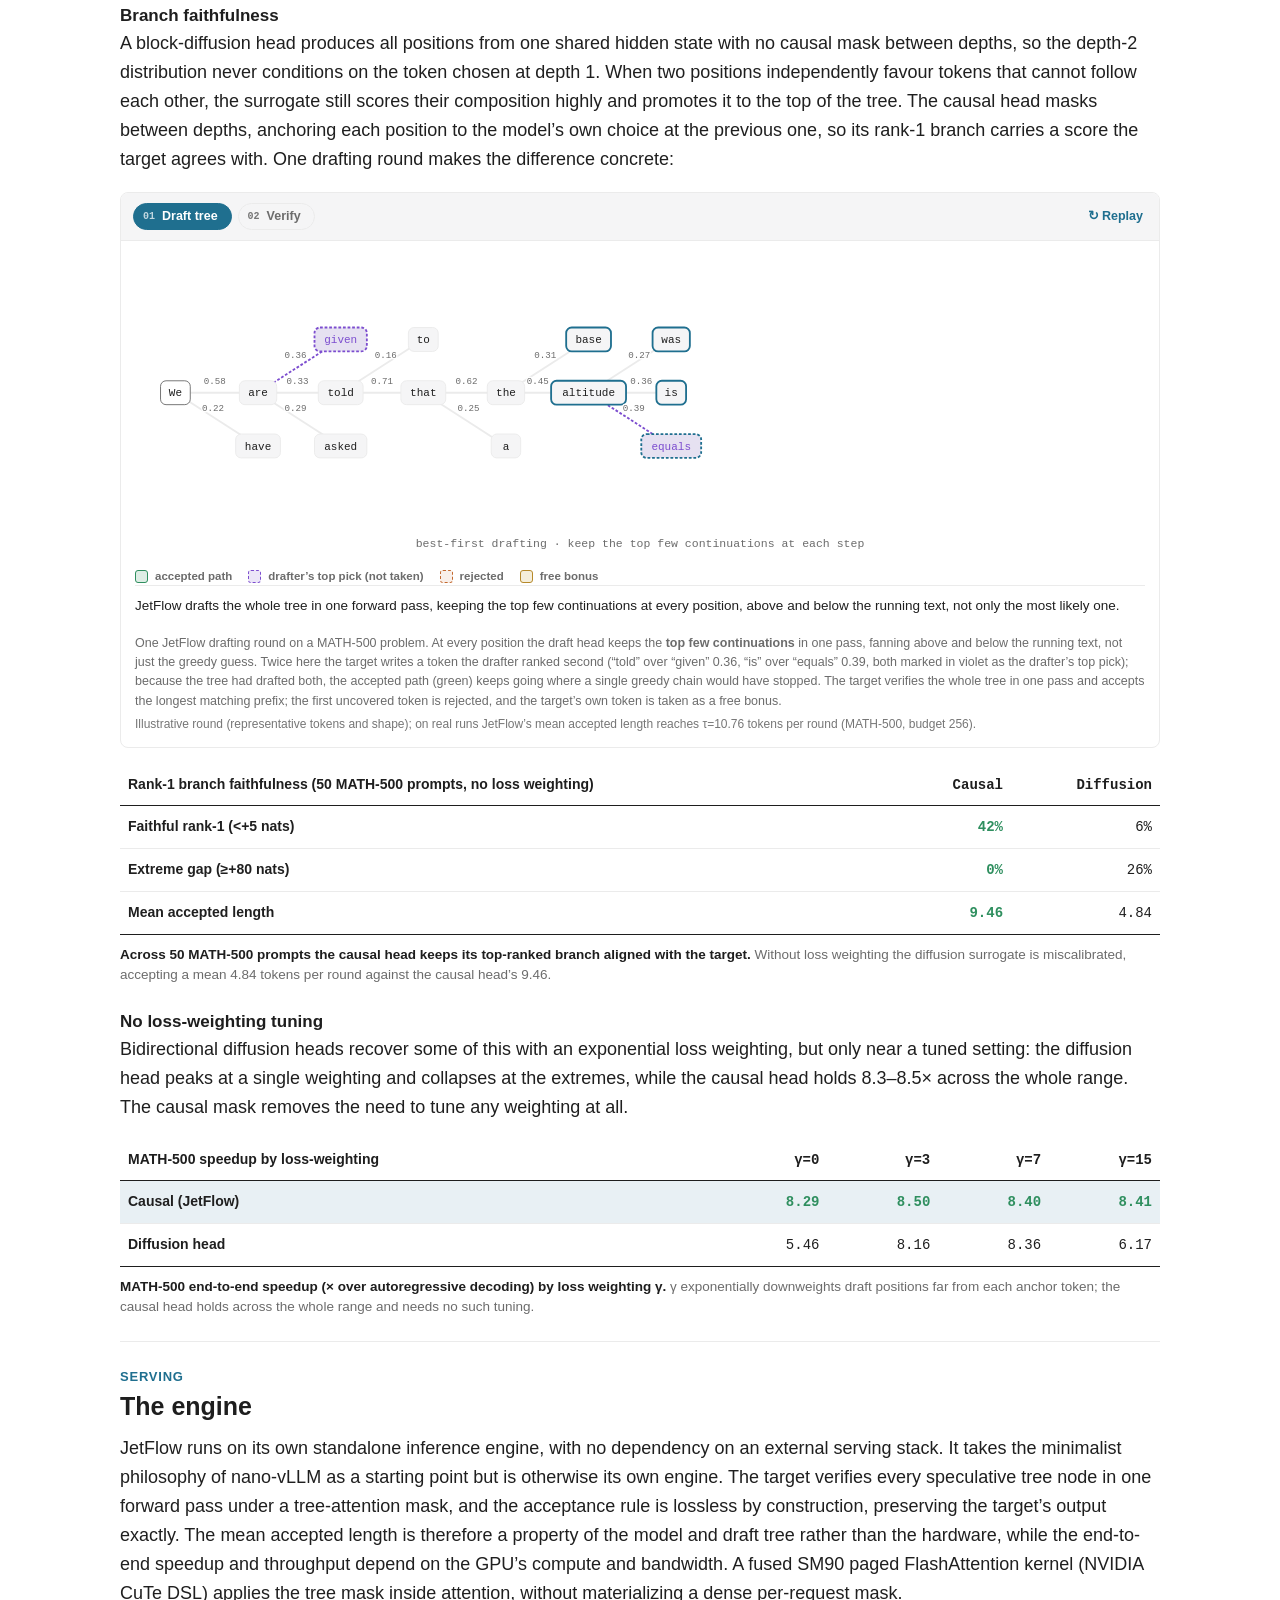
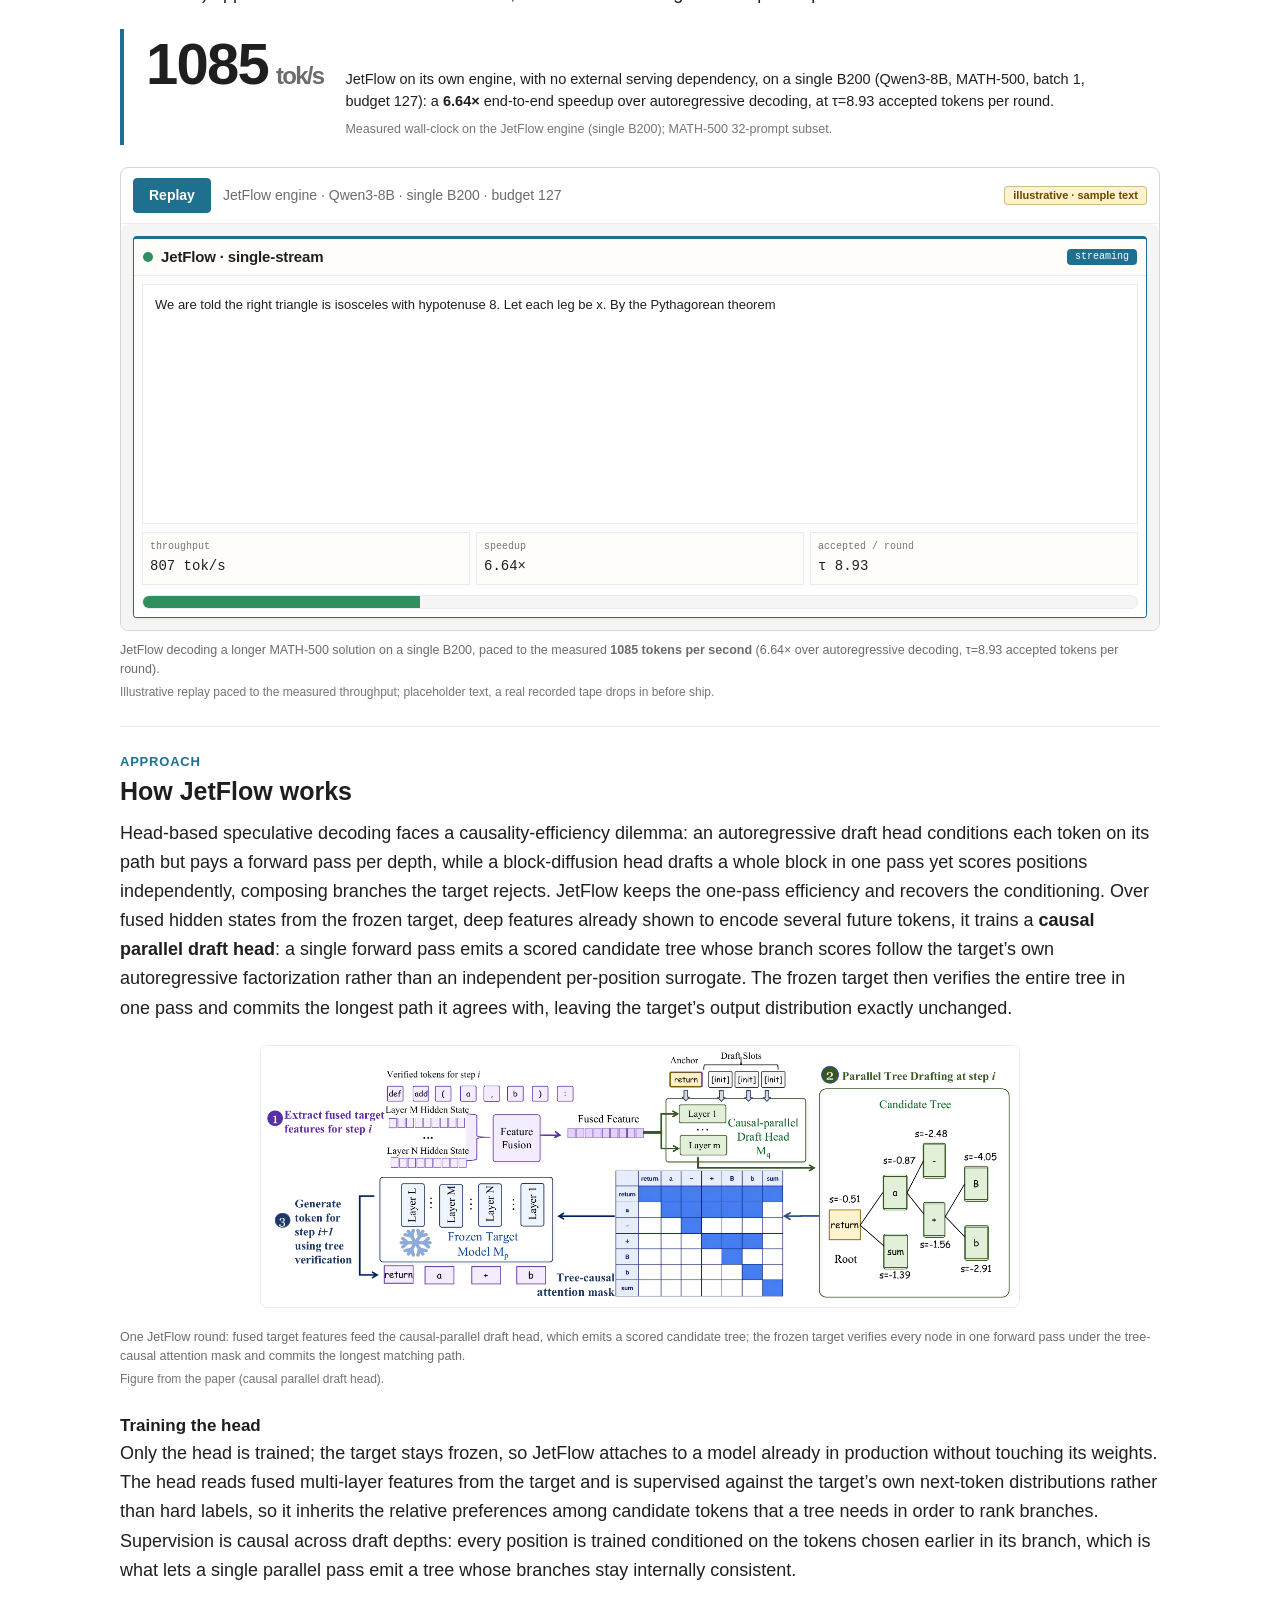
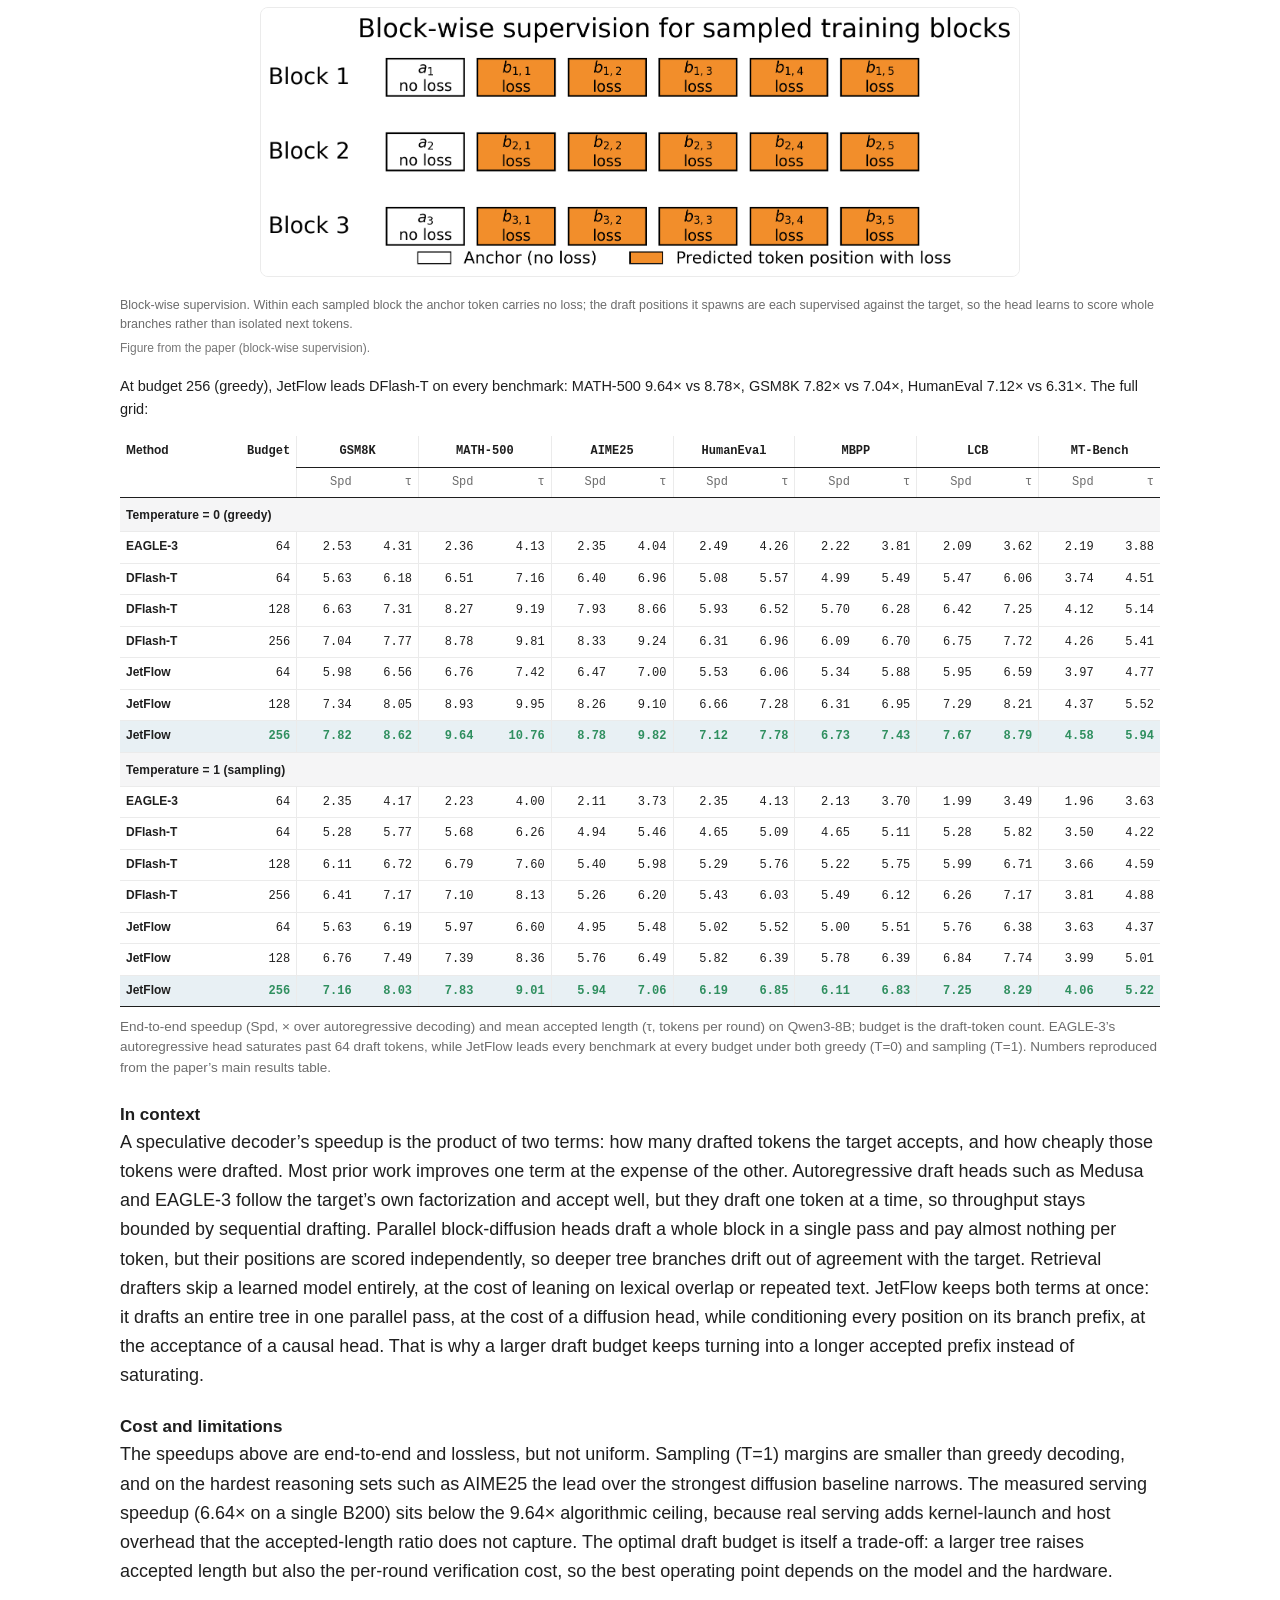
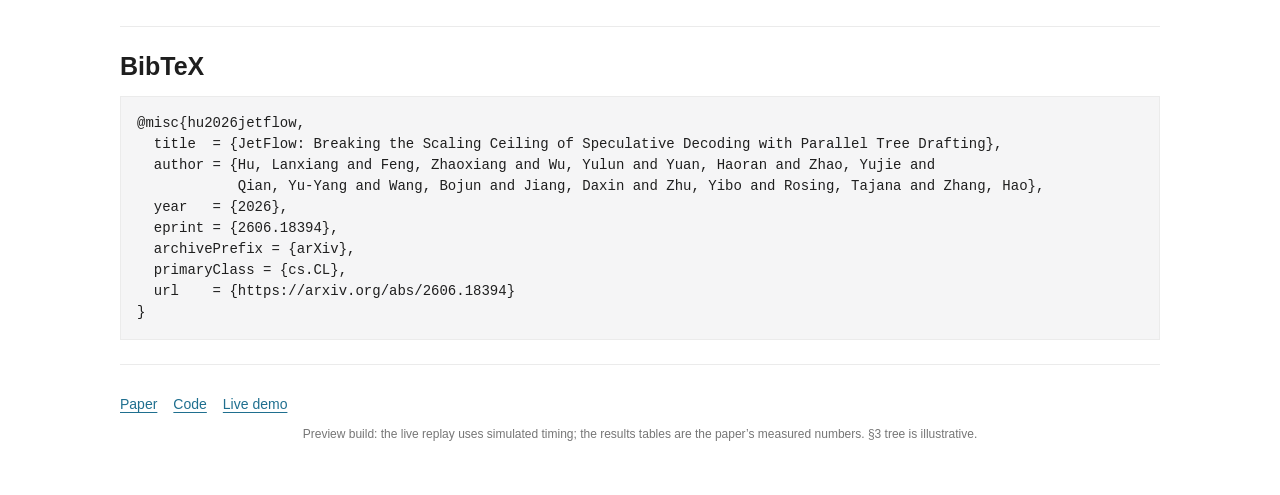
==== commit af7eb7bd: "Update JetFlow preview" ====
--- a/index.html
+++ b/index.html
@@ -53,8 +53,8 @@
       one pass yet score branches independently, forming individually plausible but mutually inconsistent
       trees. <strong>JetFlow</strong> trains a causal parallel draft head over fused hidden states from the
       frozen target, so a candidate tree&rsquo;s scores align with the target&rsquo;s own autoregressive
-      factorization and the full target verifies the whole tree in one forward pass, losslessly. A larger budget then becomes a longer accepted prefix: up to <strong>9.64&times; on
-      MATH-500</strong> and 4.58&times; on open-ended chat (Qwen3-8B, H100), and they carry into real
+      factorization and the full target verifies the whole tree in one forward pass, losslessly. A larger budget then becomes a longer accepted prefix: <strong>9.64&times; on
+      MATH-500</strong> and 4.58&times; on open-ended chat (Qwen3-8B, H100, greedy, budget&nbsp;256), and these carry into real
       single-stream serving on JetFlow&rsquo;s own engine.
     </p>
 
@@ -107,9 +107,8 @@
       <p class="result-plate" data-result-plate hidden></p>
 
       <p class="demo-note">
-        Every panel emits the same tokens autoregressive decoding would, verified against the target rather
-        than approximated, and JetFlow reaches them up to <strong>9.64&times; faster end-to-end</strong>
-        on MATH-500 (Qwen3-8B, H100, greedy), ahead of the strongest diffusion-head baseline at matched budget.
+        Each panel reaches the same text autoregressive decoding would; JetFlow simply commits more tokens per
+        verified step. The measured speedups across benchmarks are in the results table below.
       </p>
     </section>
 
@@ -223,6 +222,7 @@
           <div class="figure-toolbar">
             <button class="run-button" id="engineRunButton" type="button">Replay</button>
             <span class="metric-line">JetFlow engine · Qwen3-8B · single B200 · budget&nbsp;127</span>
+            <span class="illus-badge">illustrative · sample text</span>
           </div>
           <div class="player-shell">
             <div class="ed-stage">
@@ -299,6 +299,10 @@
         </figcaption>
       </figure>
 
+      <p class="table-summary">
+        At budget&nbsp;256 (greedy), JetFlow leads DFlash-T on every benchmark: MATH-500 9.64&times; vs
+        8.78&times;, GSM8K 7.82&times; vs 7.04&times;, HumanEval 7.12&times; vs 6.31&times;. The full grid:
+      </p>
       <div class="table-scroll">
       <table class="dtable wide">
         <thead>
@@ -341,6 +345,17 @@
         prefix, at the acceptance of a causal head. That is why a larger draft budget keeps turning into a longer
         accepted prefix instead of saturating.
       </p>
+
+      <h3 class="subhead">Cost and limitations</h3>
+      <p>
+        The speedups above are end-to-end and lossless, but not uniform. Sampling (T=1) margins are smaller than
+        greedy decoding, and on the hardest reasoning sets such as AIME25 the lead over the strongest diffusion
+        baseline narrows. The measured serving speedup (6.64&times; on a single B200) sits below the 9.64&times;
+        algorithmic ceiling, because real serving adds kernel-launch and host overhead that the accepted-length
+        ratio does not capture. The optimal draft budget is itself a trade-off: a larger tree raises accepted
+        length but also the per-round verification cost, so the best operating point depends on the model and
+        the hardware.
+      </p>
     </section>
 
     <!-- ===================== BIBTEX ===================== -->
@@ -373,7 +388,6 @@
     window.PTD_DEMO_LANES = window.PTD_DEMO_LANES || [];
   </script>
   <script src="lane_ar_hf.js"></script>
-  <script src="lane_vllm_ar.js"></script>
   <script src="lane_dflash.js"></script>
   <script src="lane_ptd.js"></script>
   <script>
@@ -401,7 +415,7 @@
           if (TITLES[m]) el.textContent = TITLES[m];
         });
         var cap = document.querySelector("[data-race-caption]");
-        if (cap) cap.textContent = "Qwen3-8B · MATH-500 · greedy";
+        if (cap) cap.textContent = "Qwen3-8B · MATH-500 · greedy · synthetic timing";
       }, 80);
     })();
   </script>
--- a/site.css
+++ b/site.css
@@ -1605,7 +1605,7 @@
   border-left: 4px solid var(--accent); padding: 6px 0 6px 22px;
 }
 .ht-num {
-  font: 700 clamp(56px, 8vw, 78px)/1 var(--sans); color: var(--ink);
+  font: 700 clamp(40px, 6vw, 58px)/1 var(--sans); color: var(--ink);
   letter-spacing: -0.03em; font-variant-numeric: tabular-nums; white-space: nowrap;
 }
 .ht-num .ht-unit { font-size: 24px; font-weight: 600; color: var(--muted); margin-left: 8px; }
@@ -1702,3 +1702,20 @@
 body.dark .player-shell .progress-track { background: var(--paper); border-color: var(--rule); }
 body.dark .player-shell .controls { background: var(--card); border-bottom-color: var(--rule); }
 body.dark .player-shell .lane-foot .finish-badge { background: var(--accent); color: #fff; }
+
+/* wide results table: pin the Method column so the row label survives the horizontal scroll */
+.dtable.wide thead tr:first-child th:first-child,
+.dtable.wide tbody th { position: sticky; left: 0; z-index: 2; background: var(--card); }
+.dtable.wide tr.grp th { background: var(--paper-soft); }
+
+/* headline (budget-256) JetFlow rows read green; a one-line summary ledes the table */
+.dtable.wide tr.hl td.num { color: var(--data-green); font-weight: 600; }
+.table-summary { max-width: var(--measure); margin: 18px 0 0; color: var(--ink); font-size: 14.5px; line-height: 1.55; }
+
+/* engine replay: an explicit "illustrative" badge in the toolbar (honesty marker) */
+.illus-badge {
+  display: inline-flex; align-items: center; justify-self: end; padding: 2px 8px;
+  border: 1px solid rgba(126, 83, 0, 0.35); border-radius: 4px;
+  background: #fff2cf; color: #6b4700; font: 600 11px/1.2 var(--sans); white-space: nowrap;
+}
+body.dark .illus-badge { background: rgba(215, 170, 93, 0.16); color: var(--scope-warn); border-color: rgba(215, 170, 93, 0.4); }
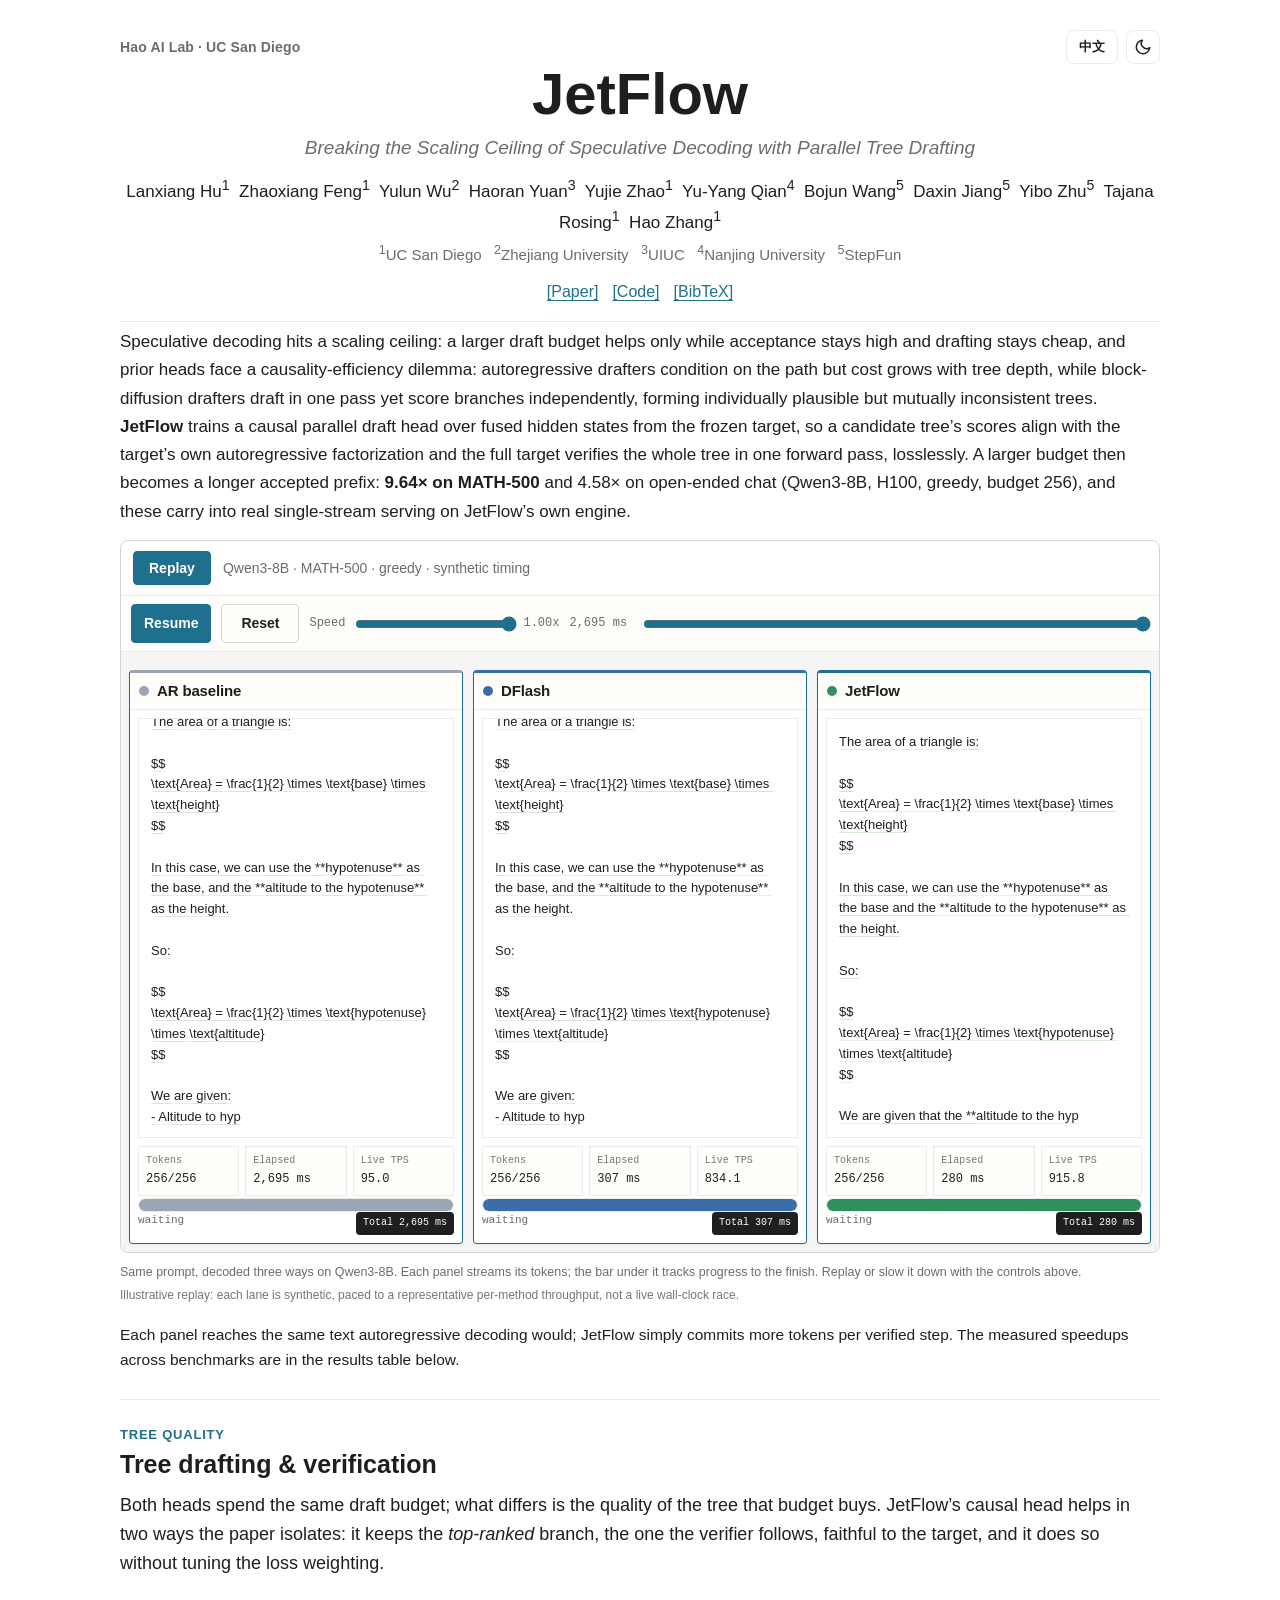
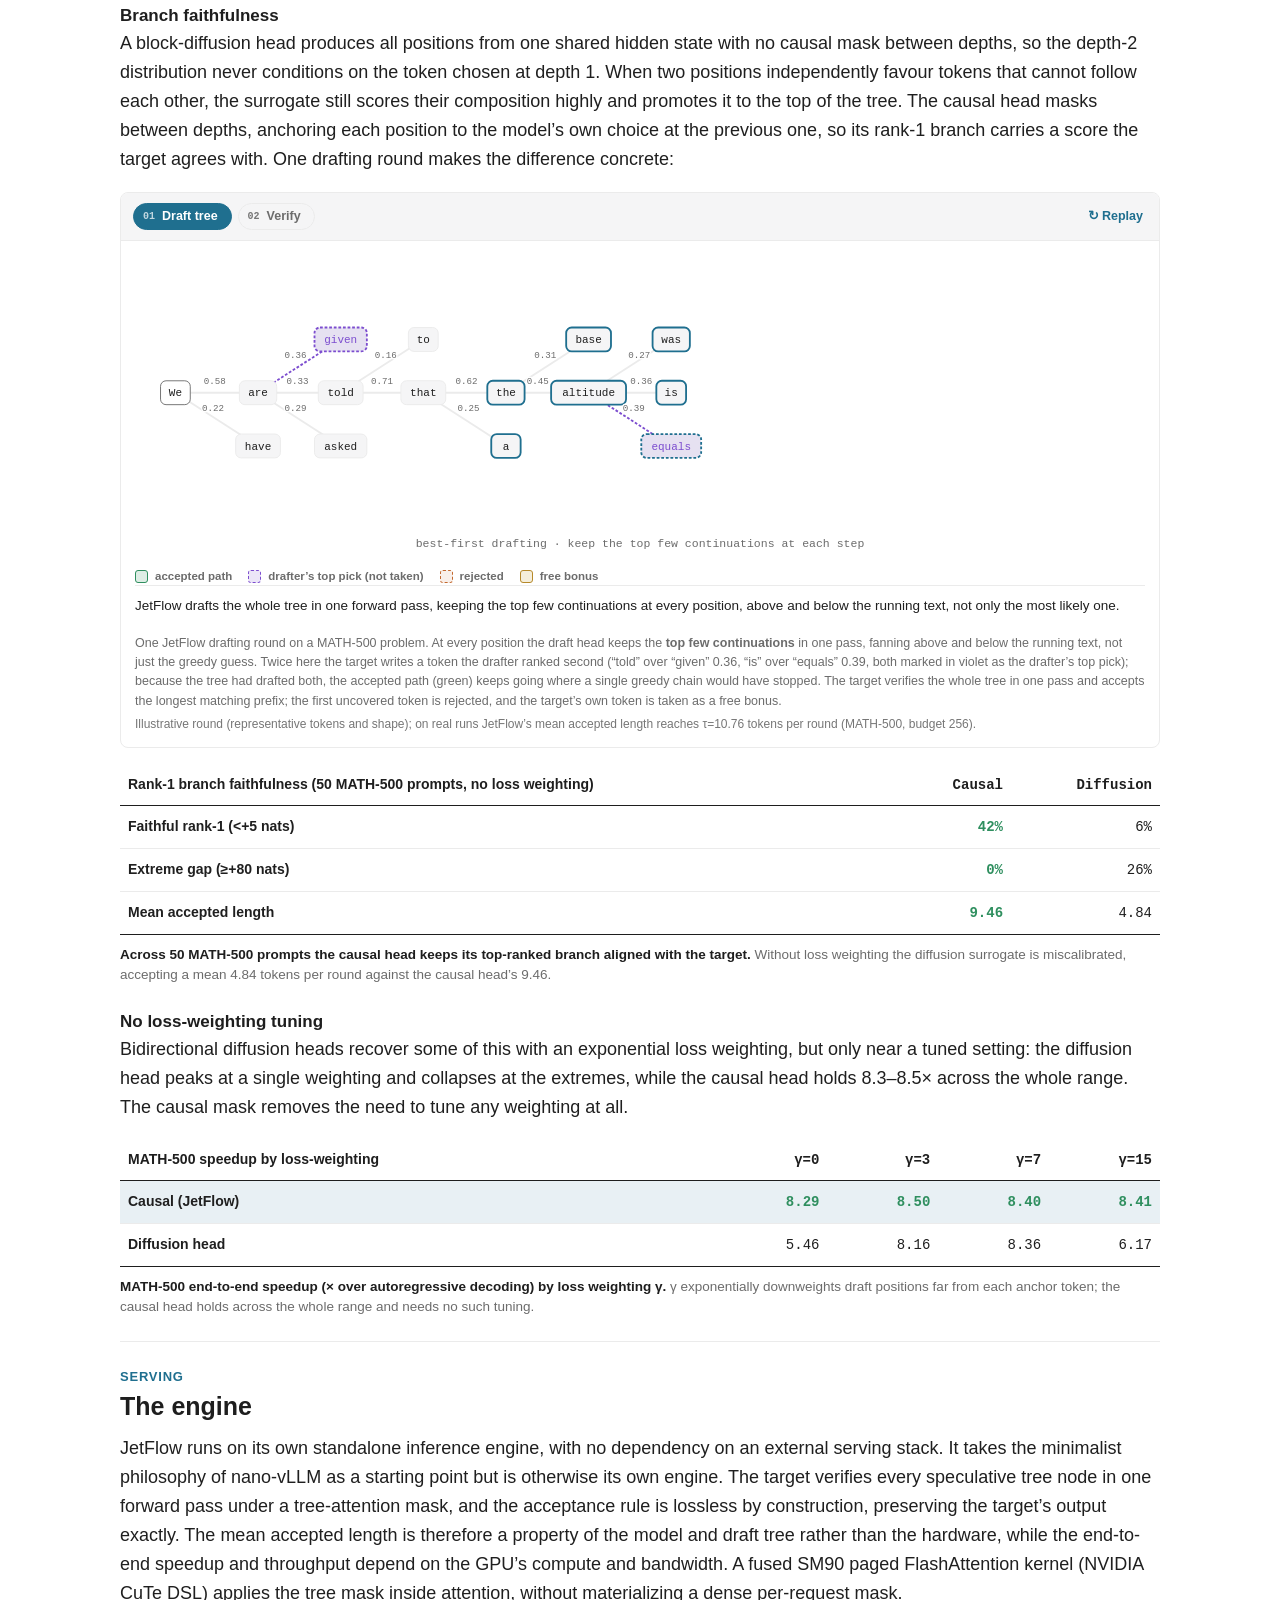
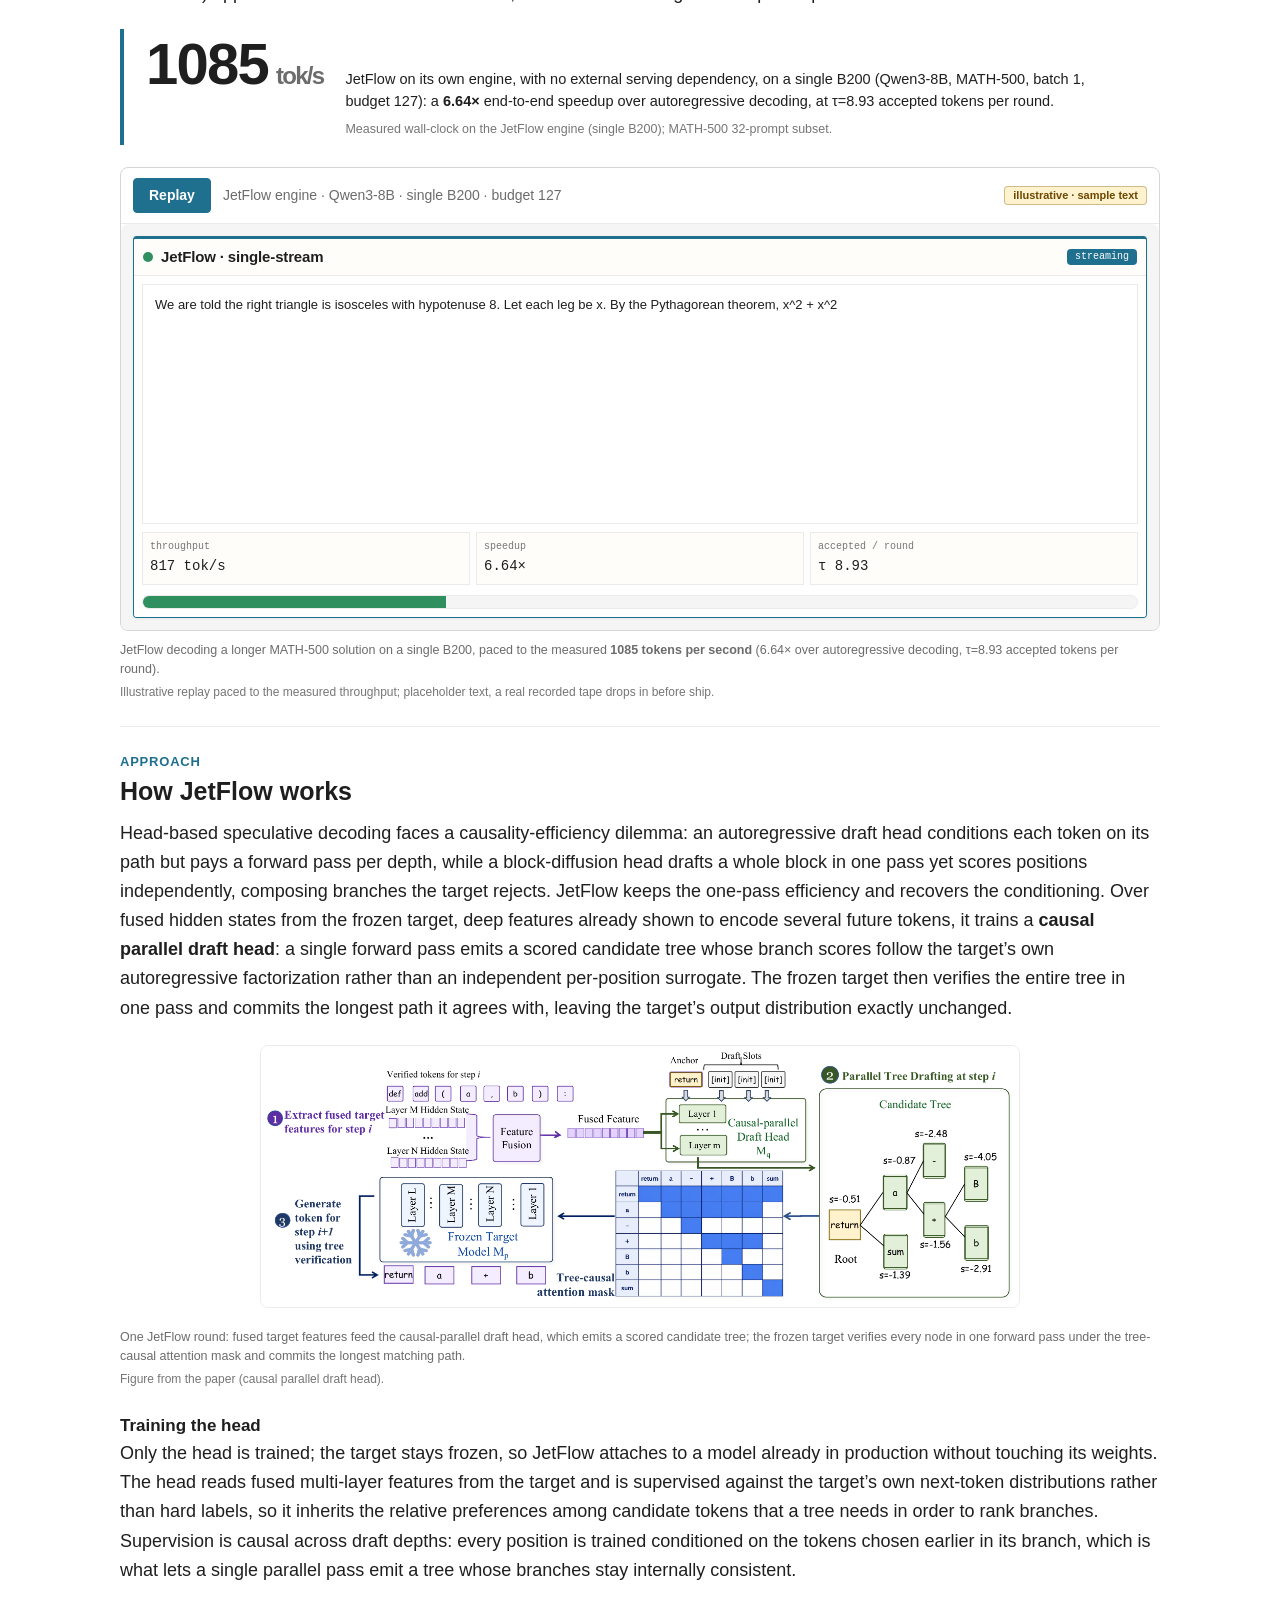
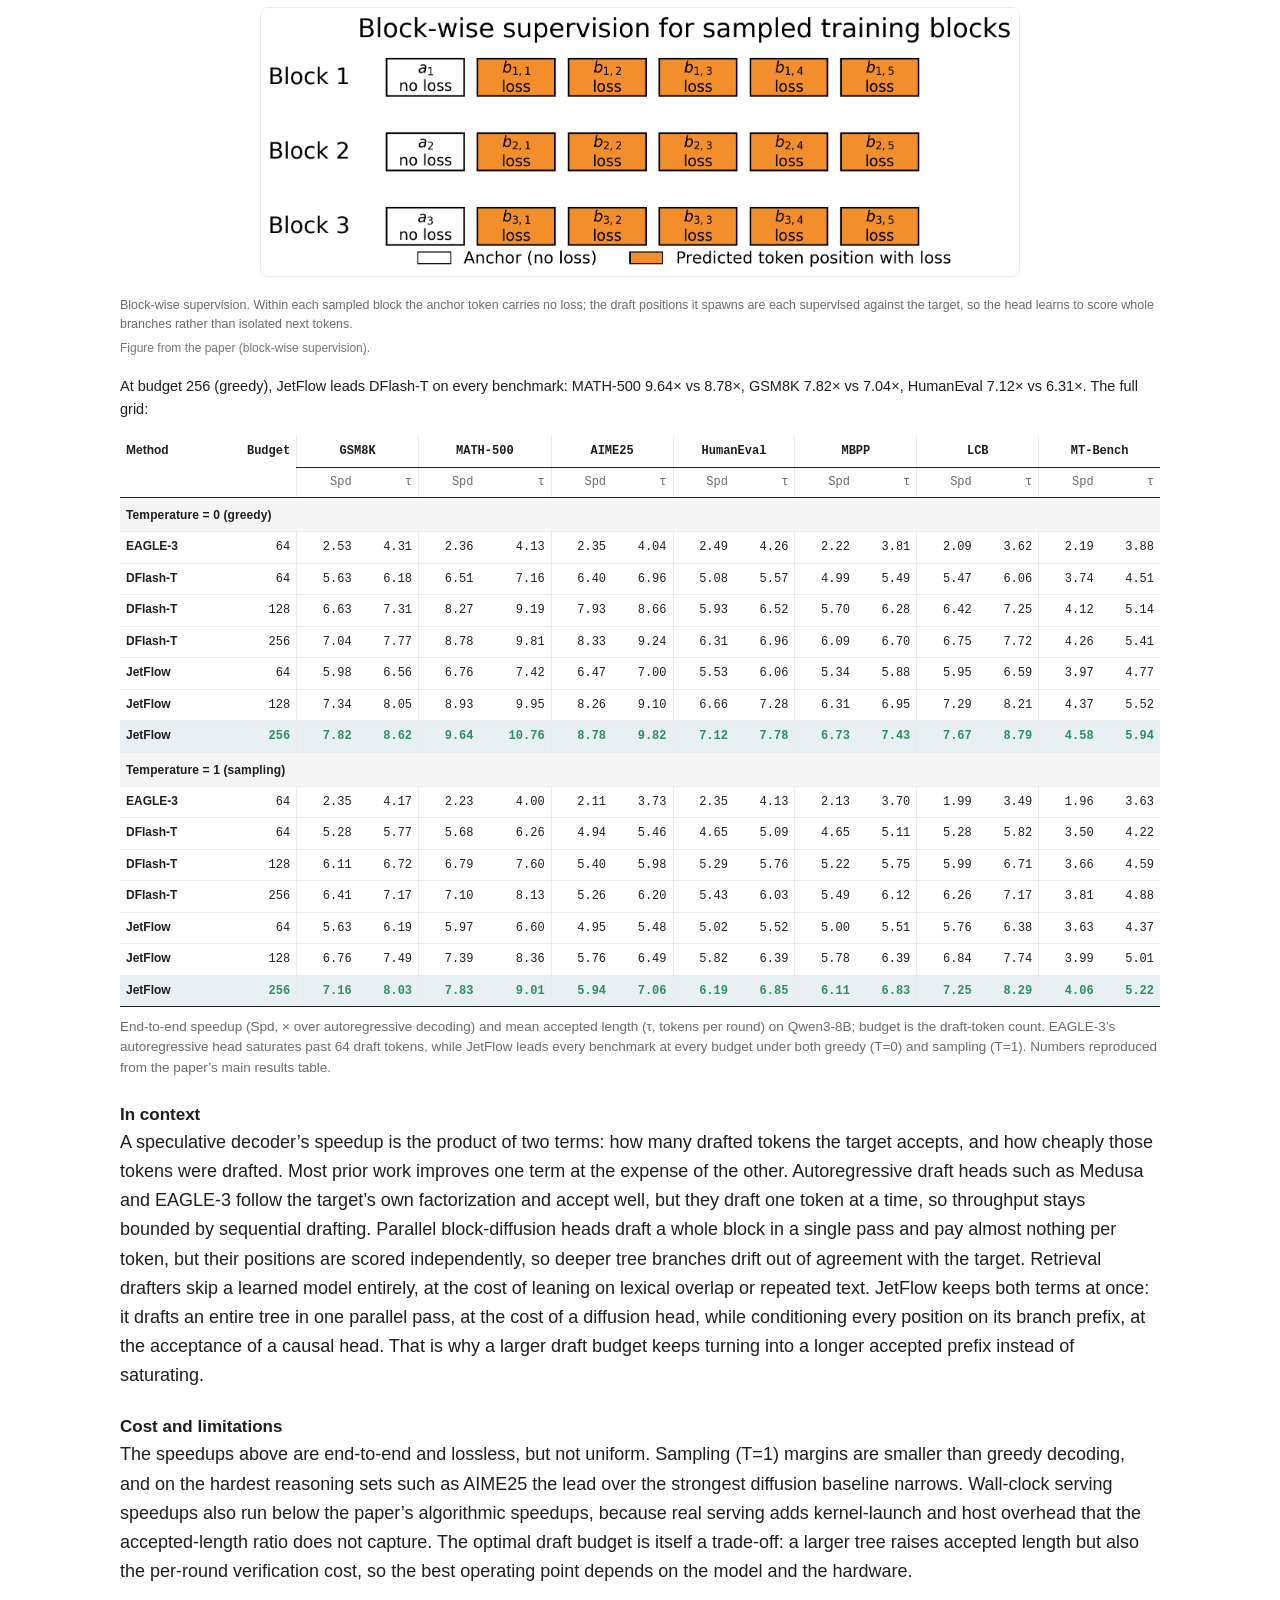
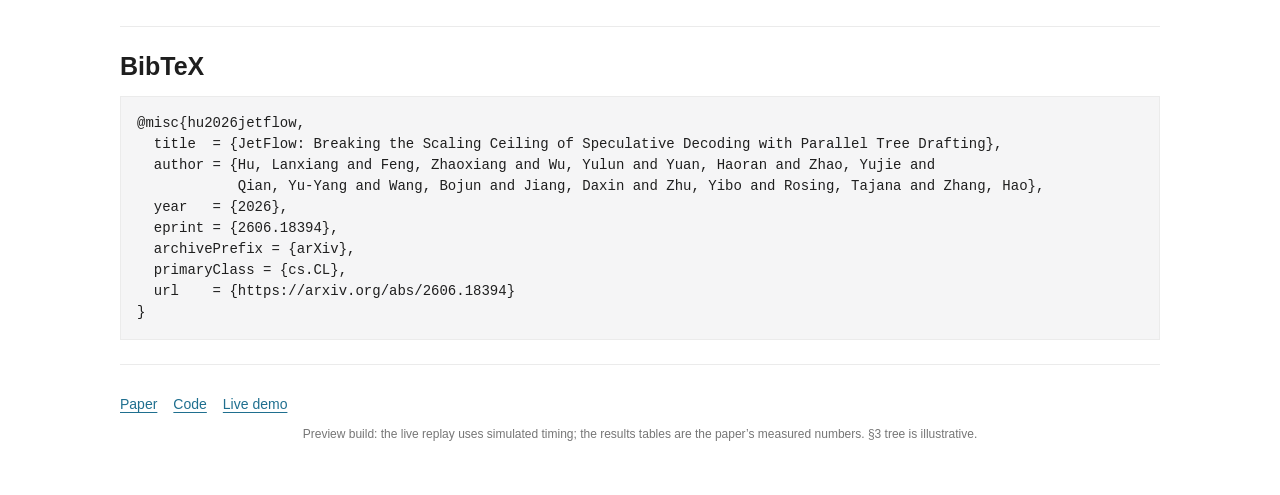
==== commit 9d1743bb: "Update JetFlow preview" ====
--- a/index.html
+++ b/index.html
@@ -350,9 +350,9 @@
       <p>
         The speedups above are end-to-end and lossless, but not uniform. Sampling (T=1) margins are smaller than
         greedy decoding, and on the hardest reasoning sets such as AIME25 the lead over the strongest diffusion
-        baseline narrows. The measured serving speedup (6.64&times; on a single B200) sits below the 9.64&times;
-        algorithmic ceiling, because real serving adds kernel-launch and host overhead that the accepted-length
-        ratio does not capture. The optimal draft budget is itself a trade-off: a larger tree raises accepted
+        baseline narrows. Wall-clock serving speedups also run below the paper&rsquo;s algorithmic speedups,
+        because real serving adds kernel-launch and host overhead that the accepted-length ratio does not
+        capture. The optimal draft budget is itself a trade-off: a larger tree raises accepted
         length but also the per-round verification cost, so the best operating point depends on the model and
         the hardware.
       </p>
